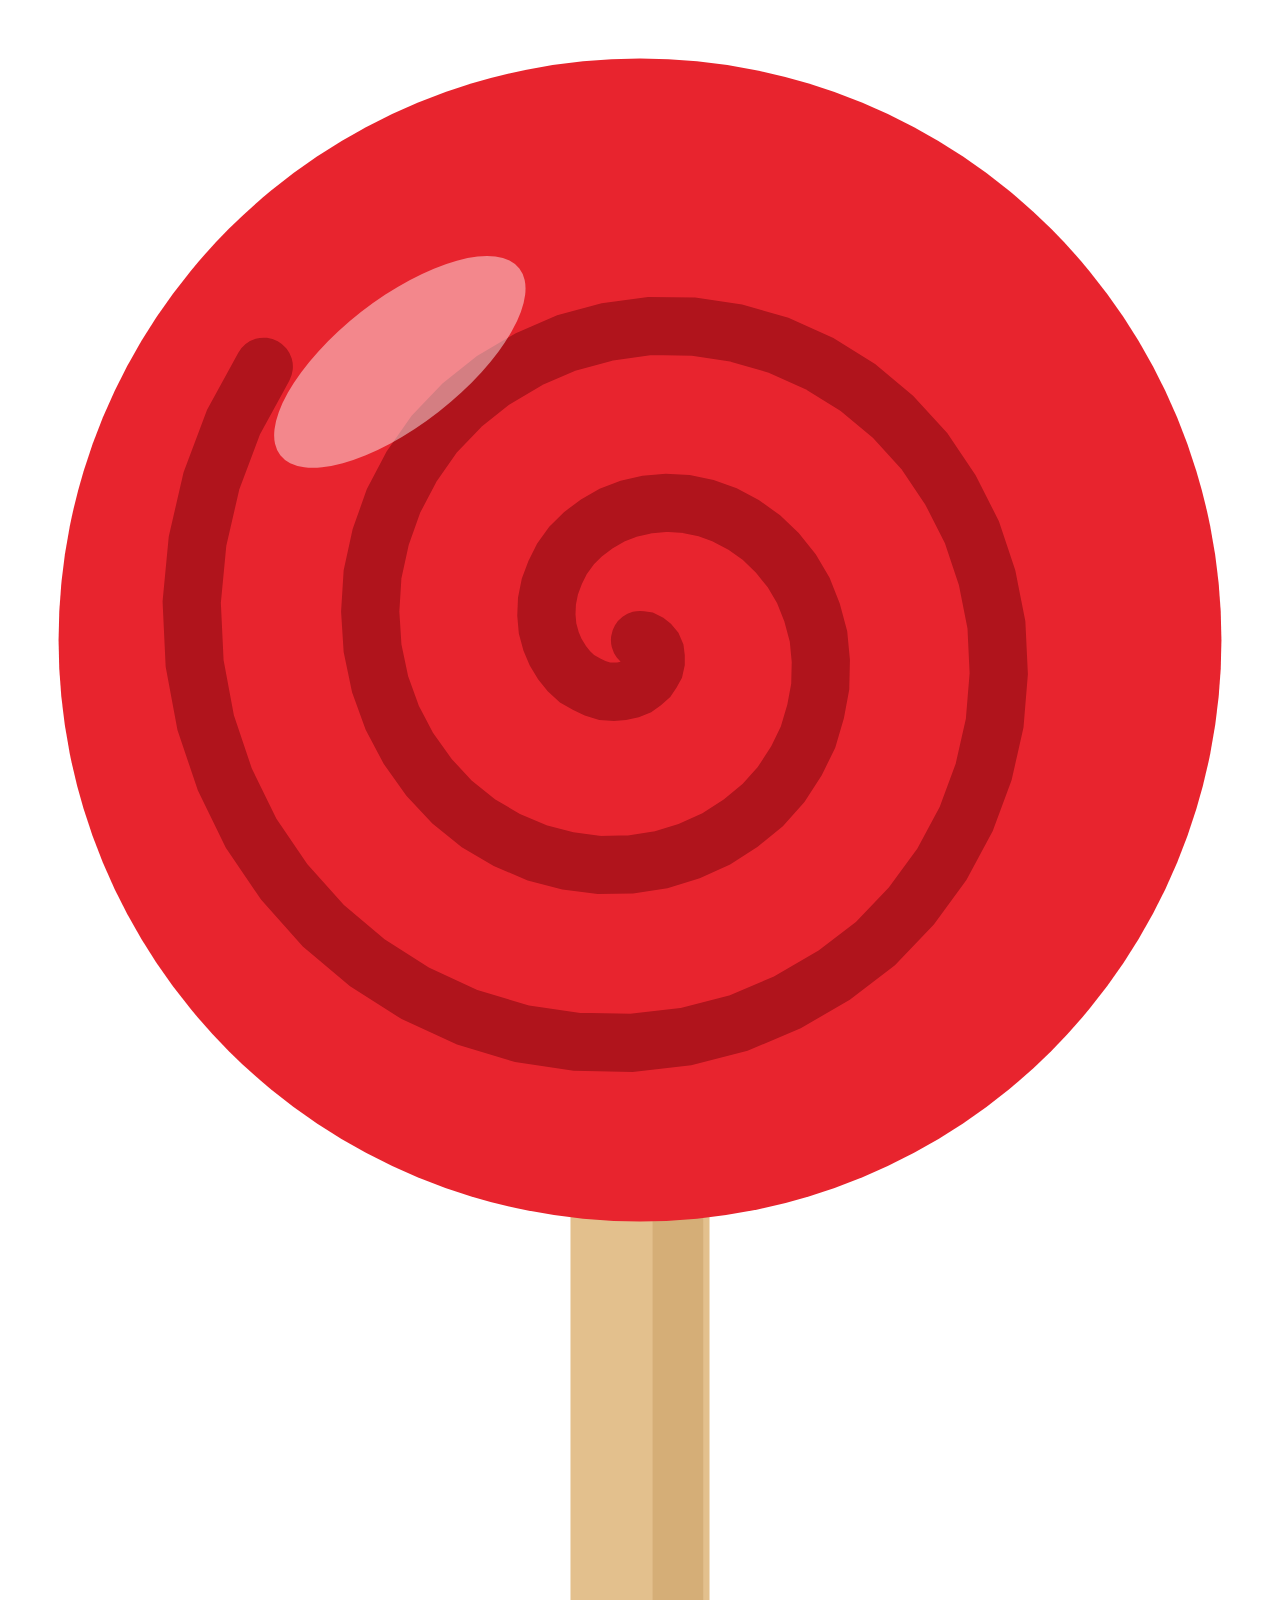
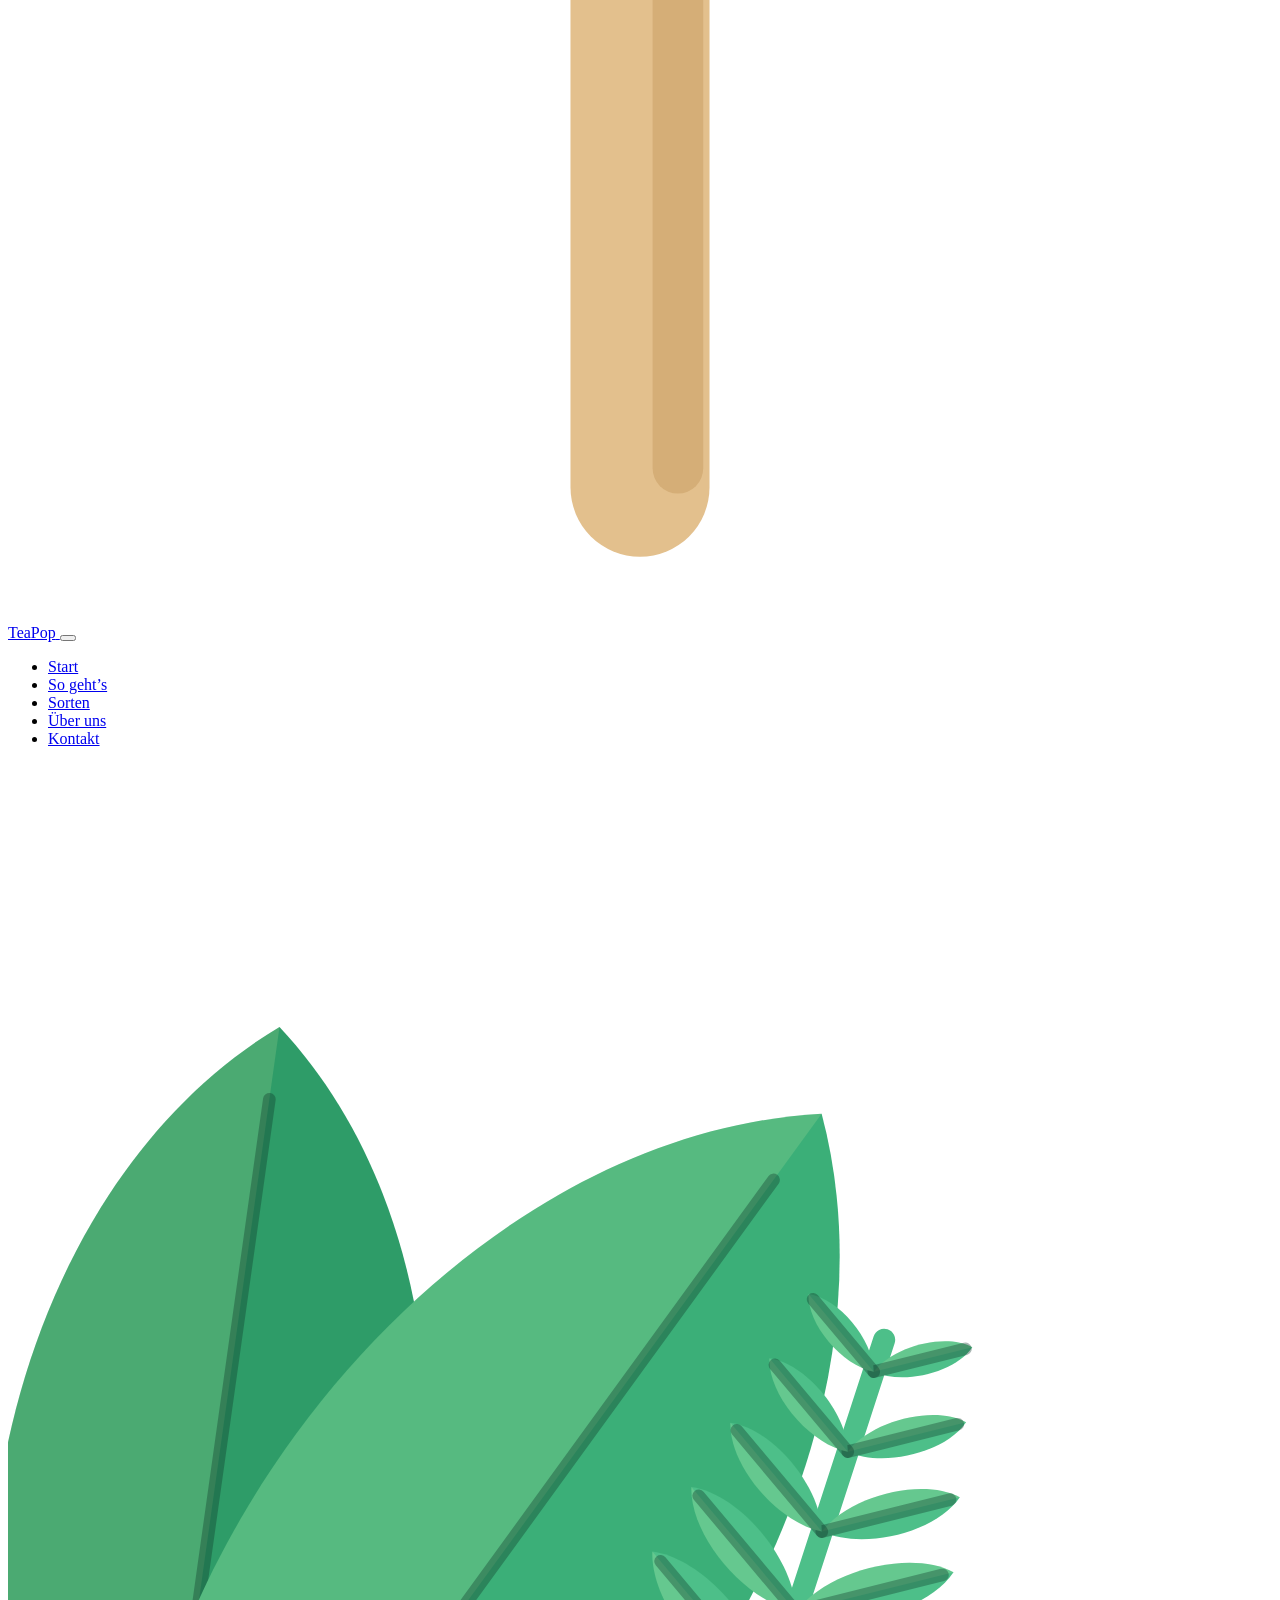
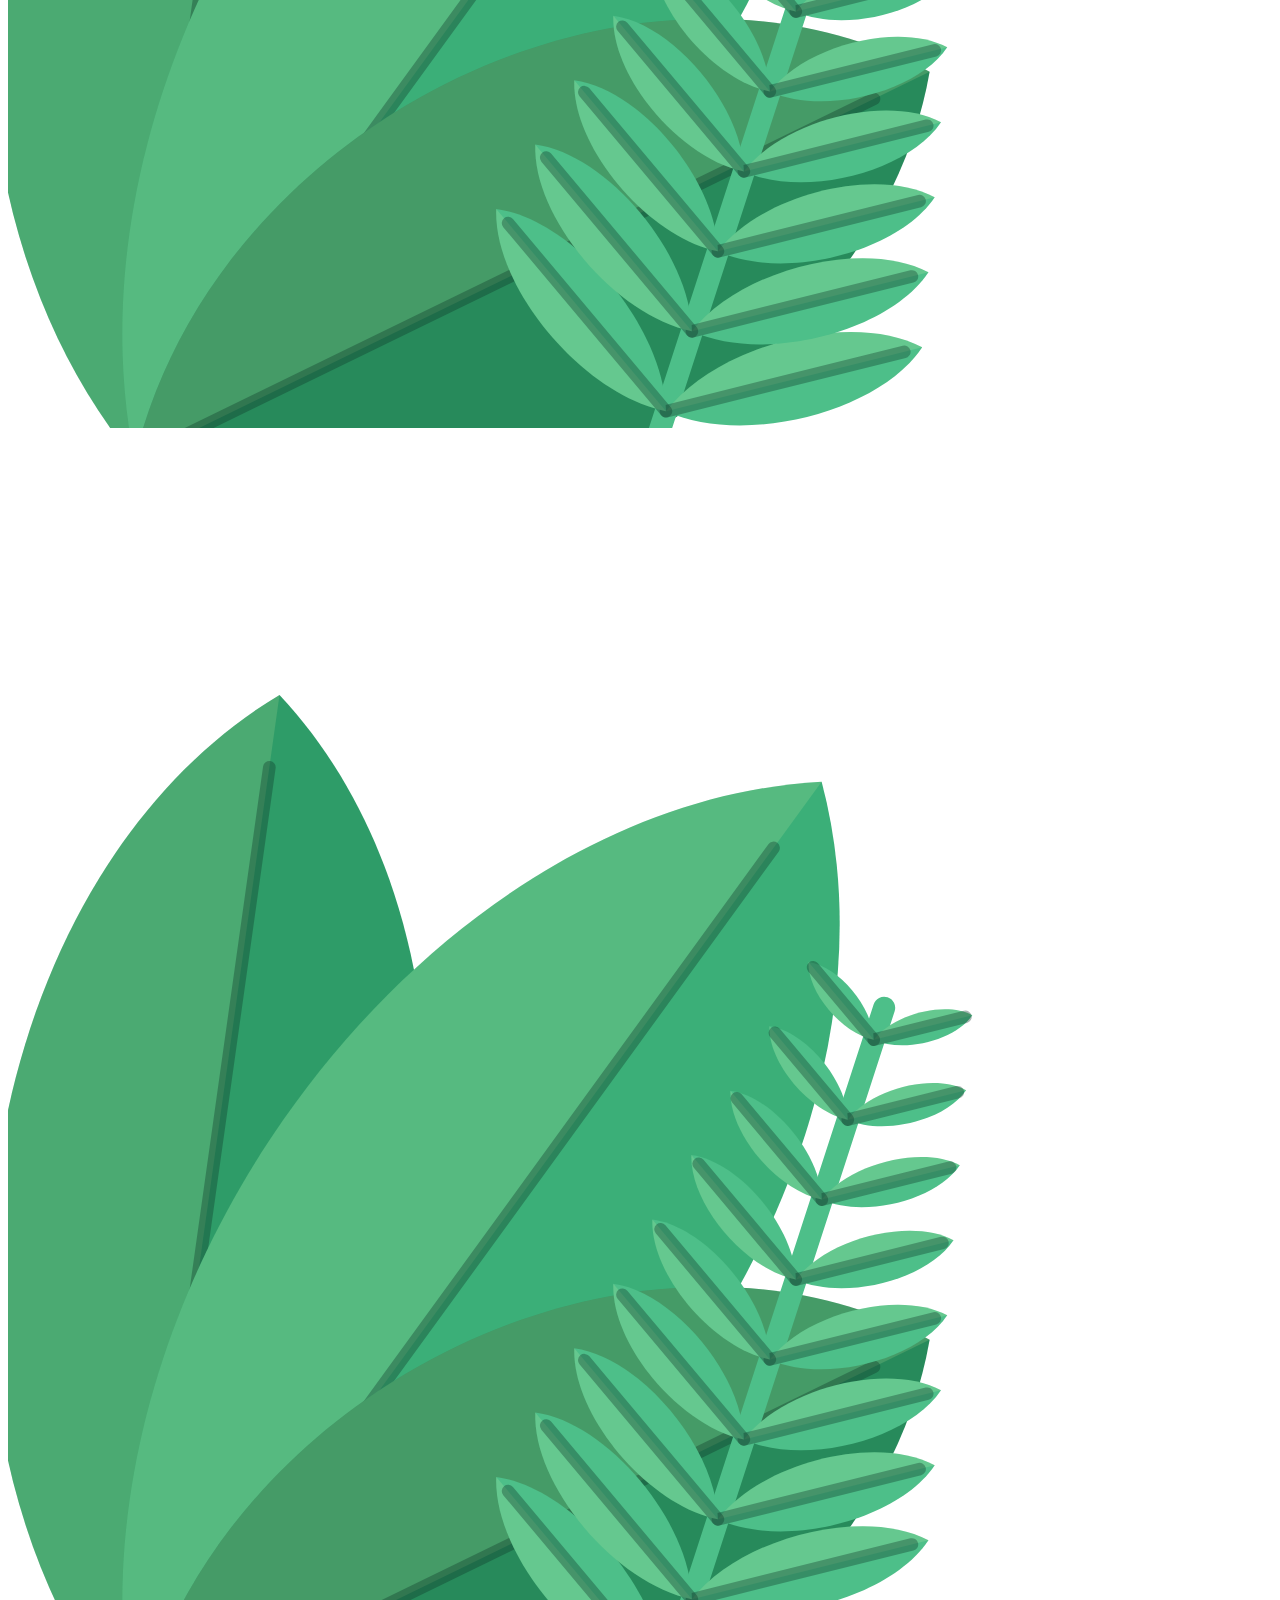
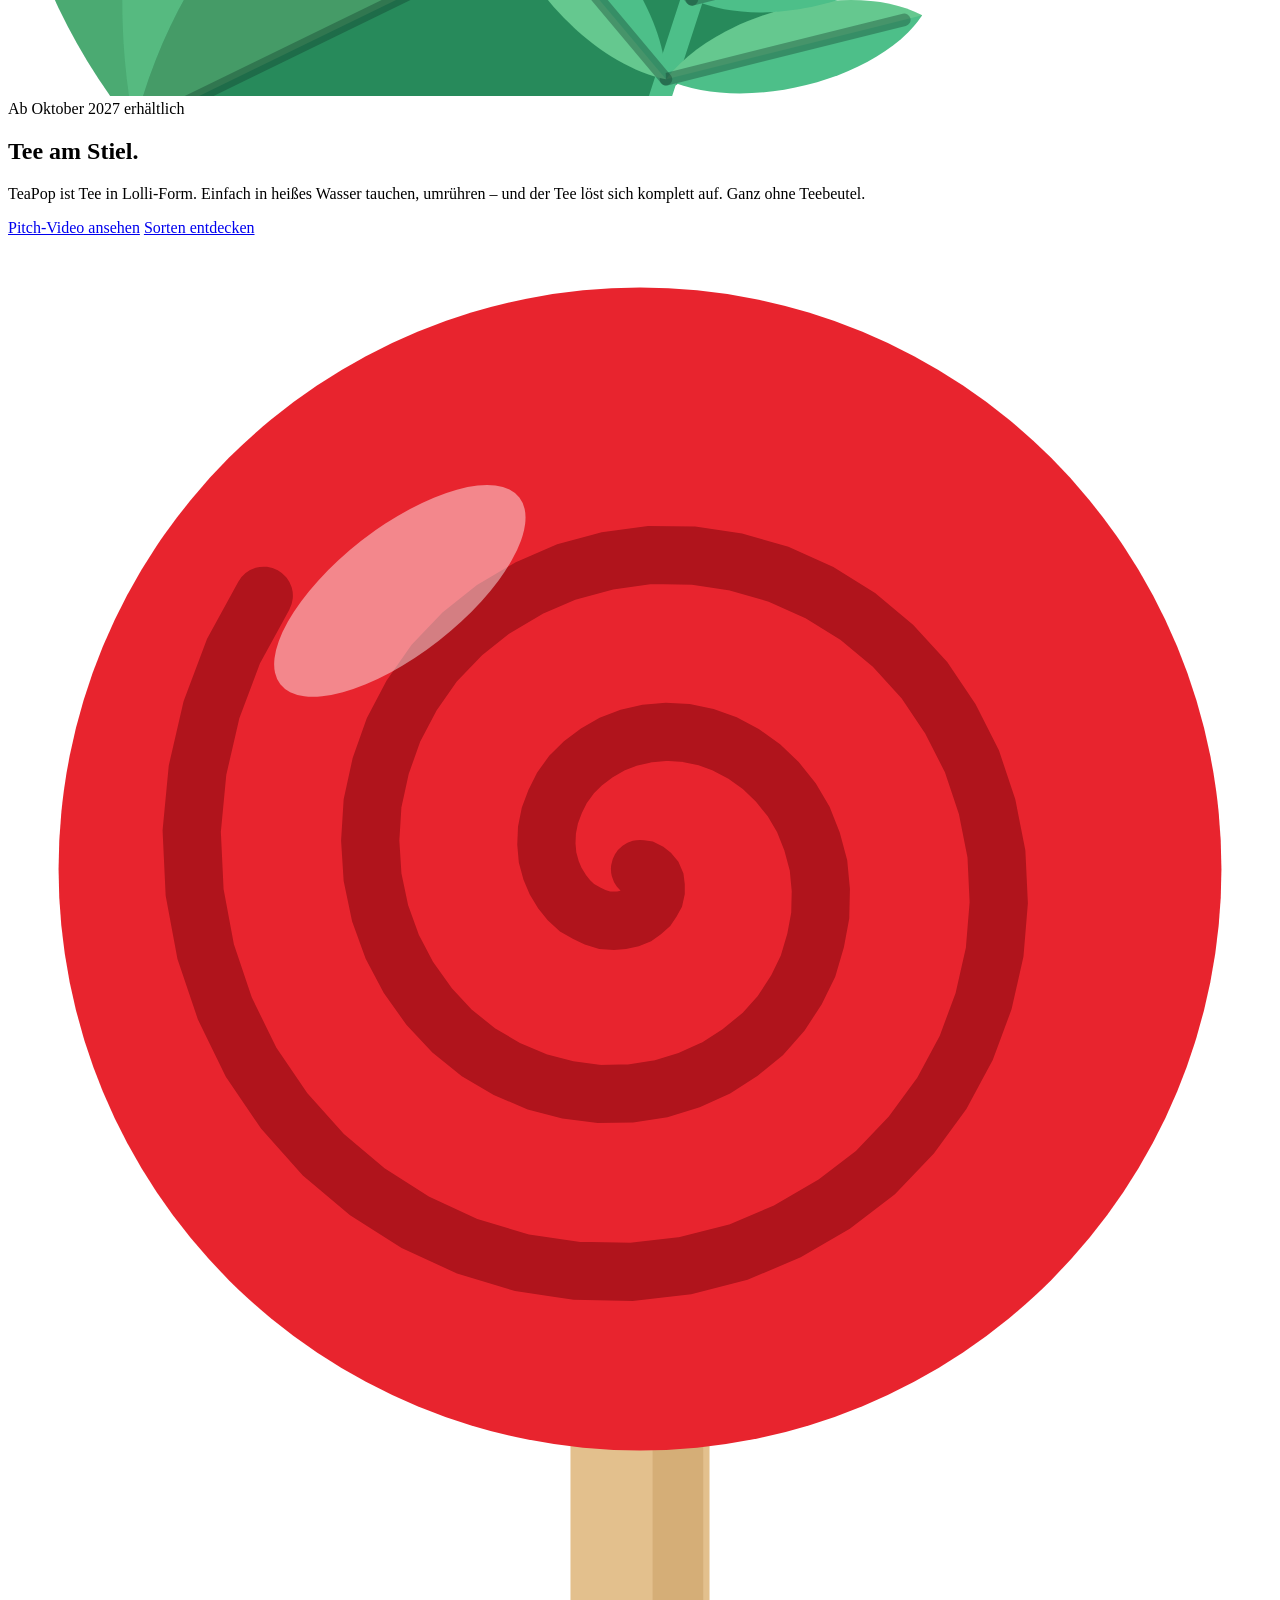
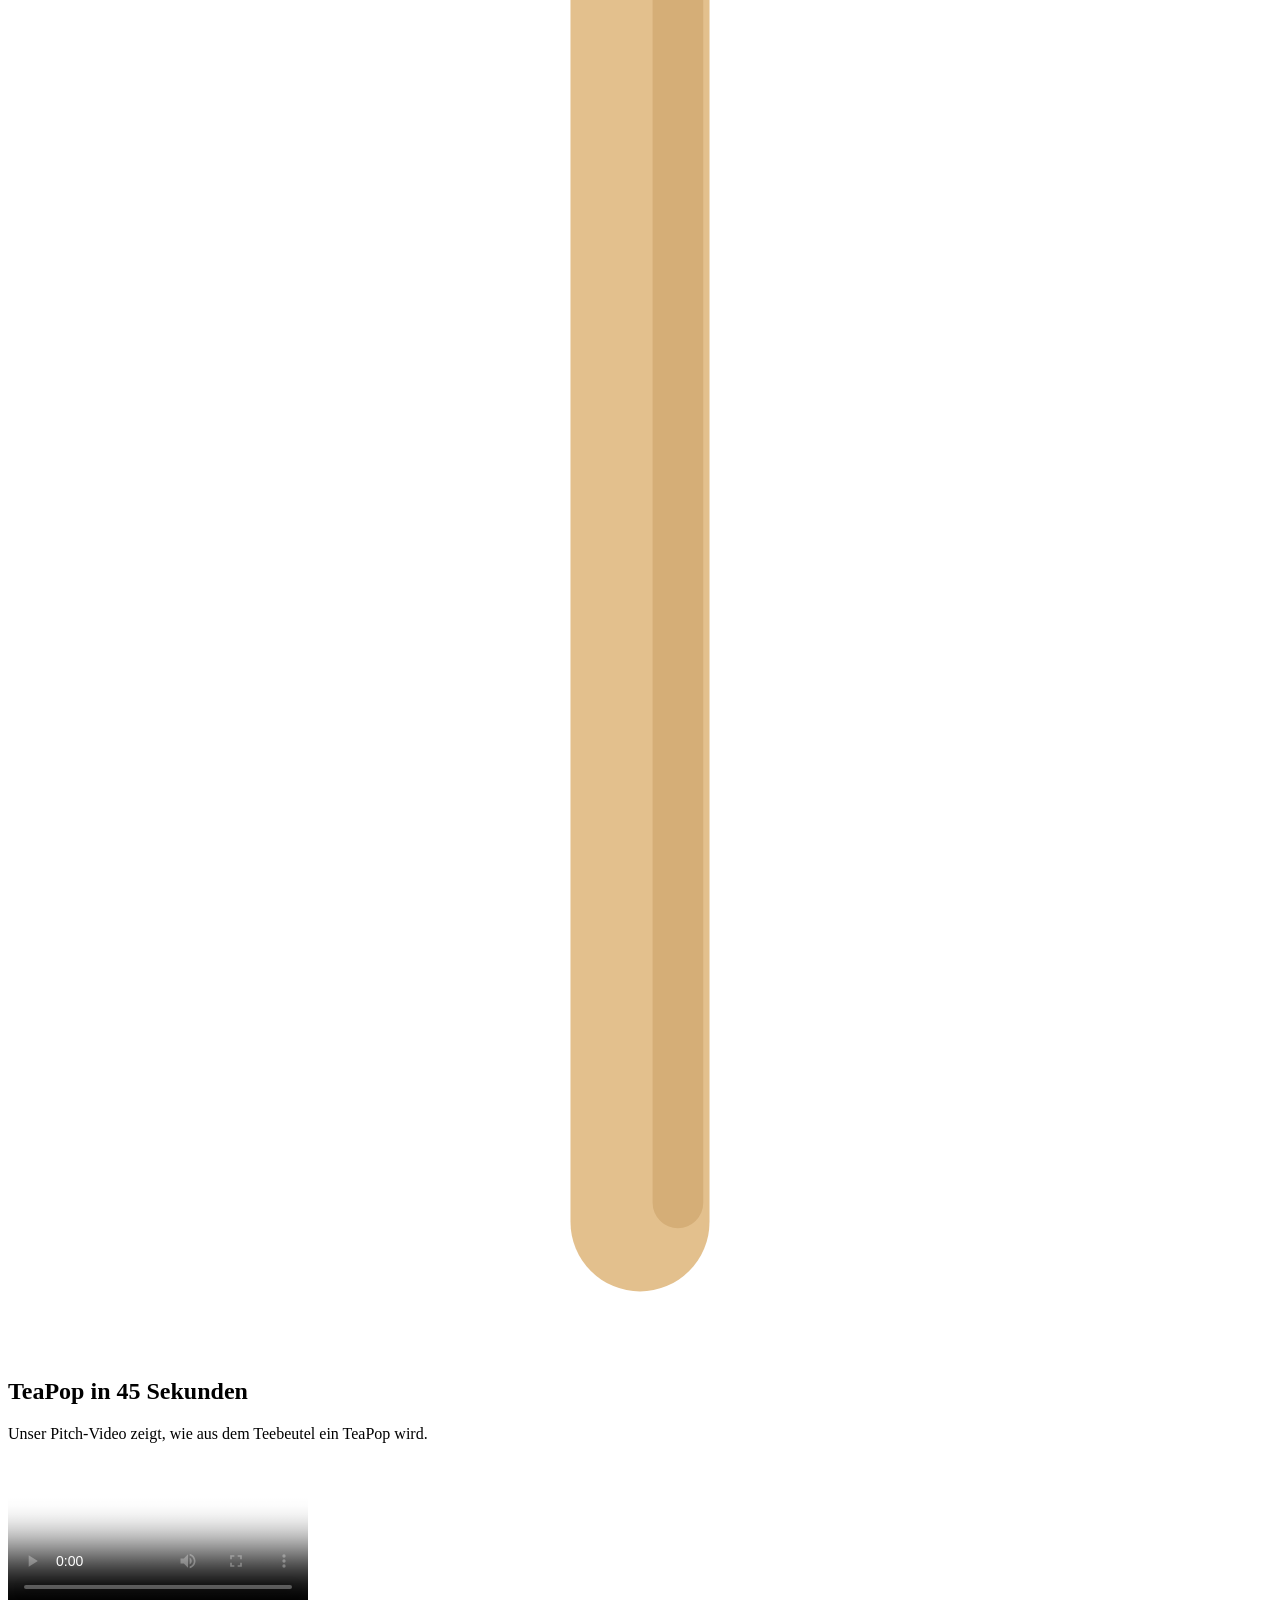
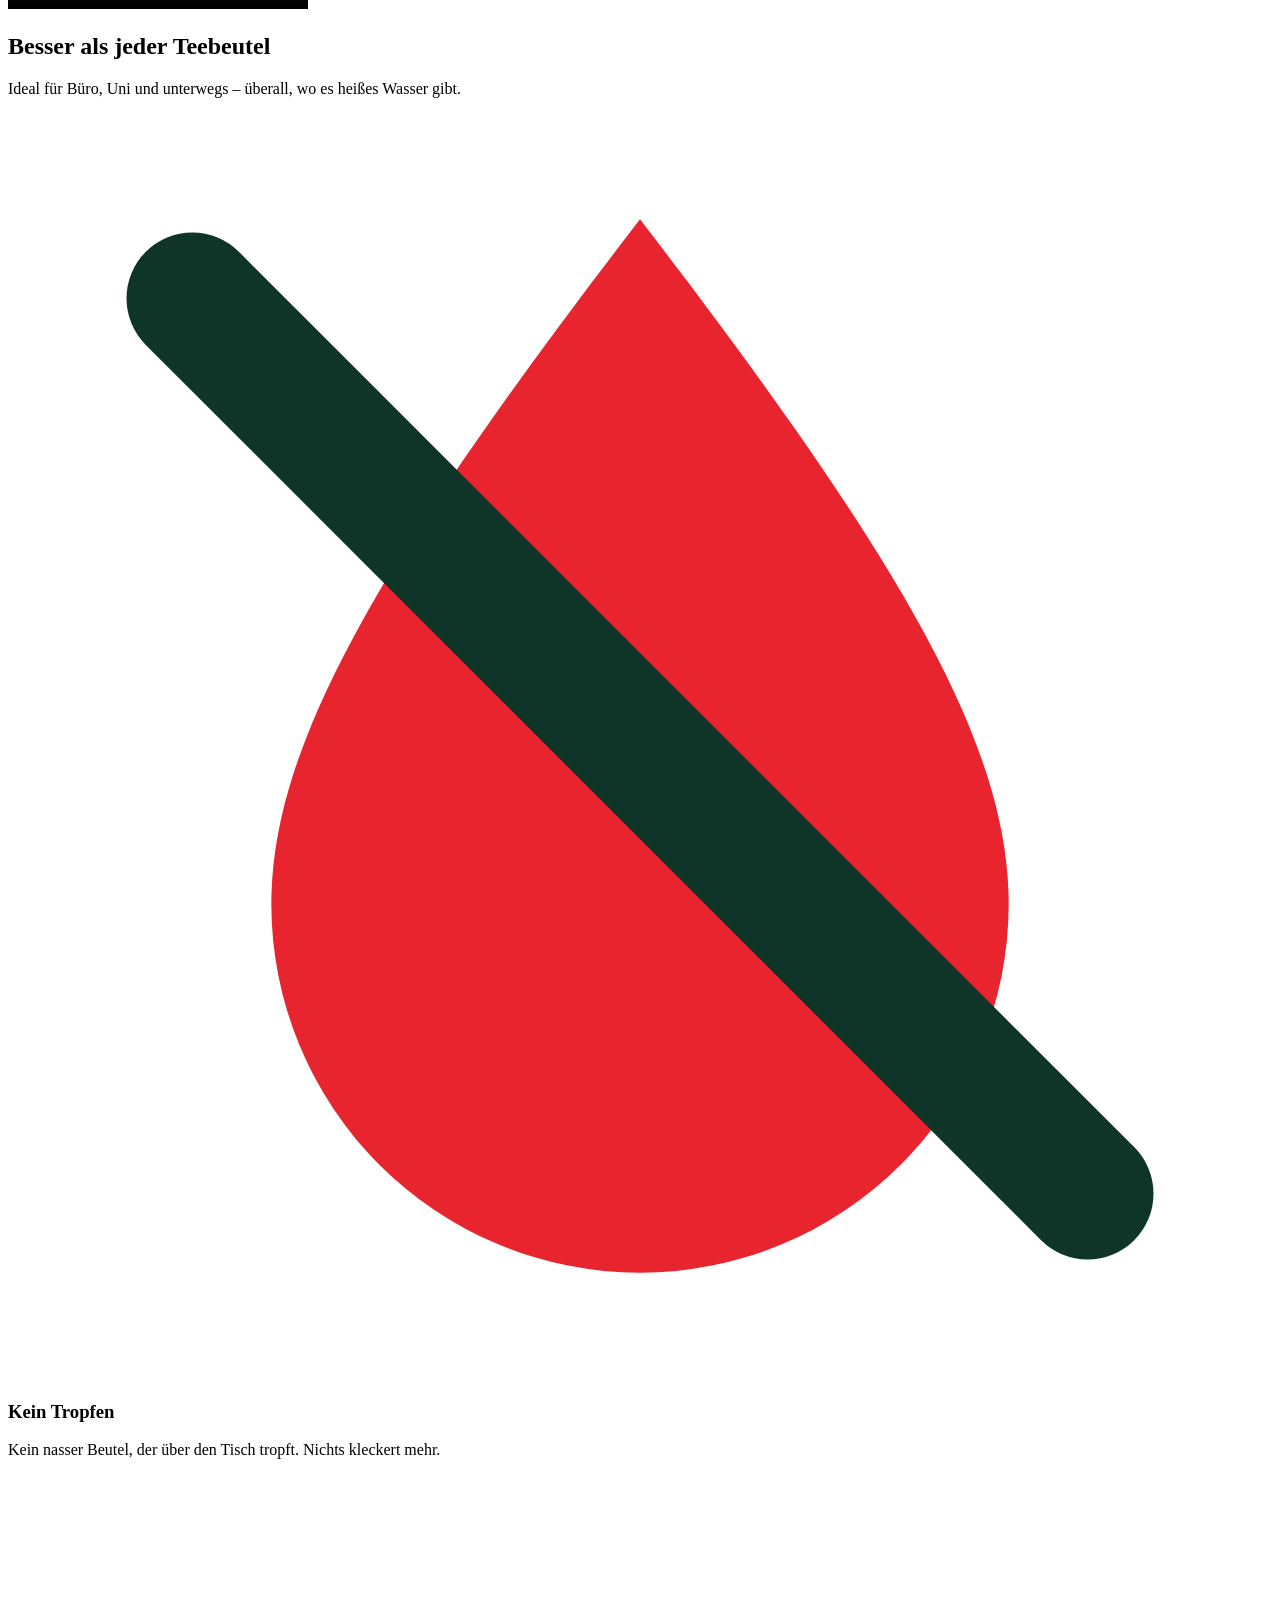
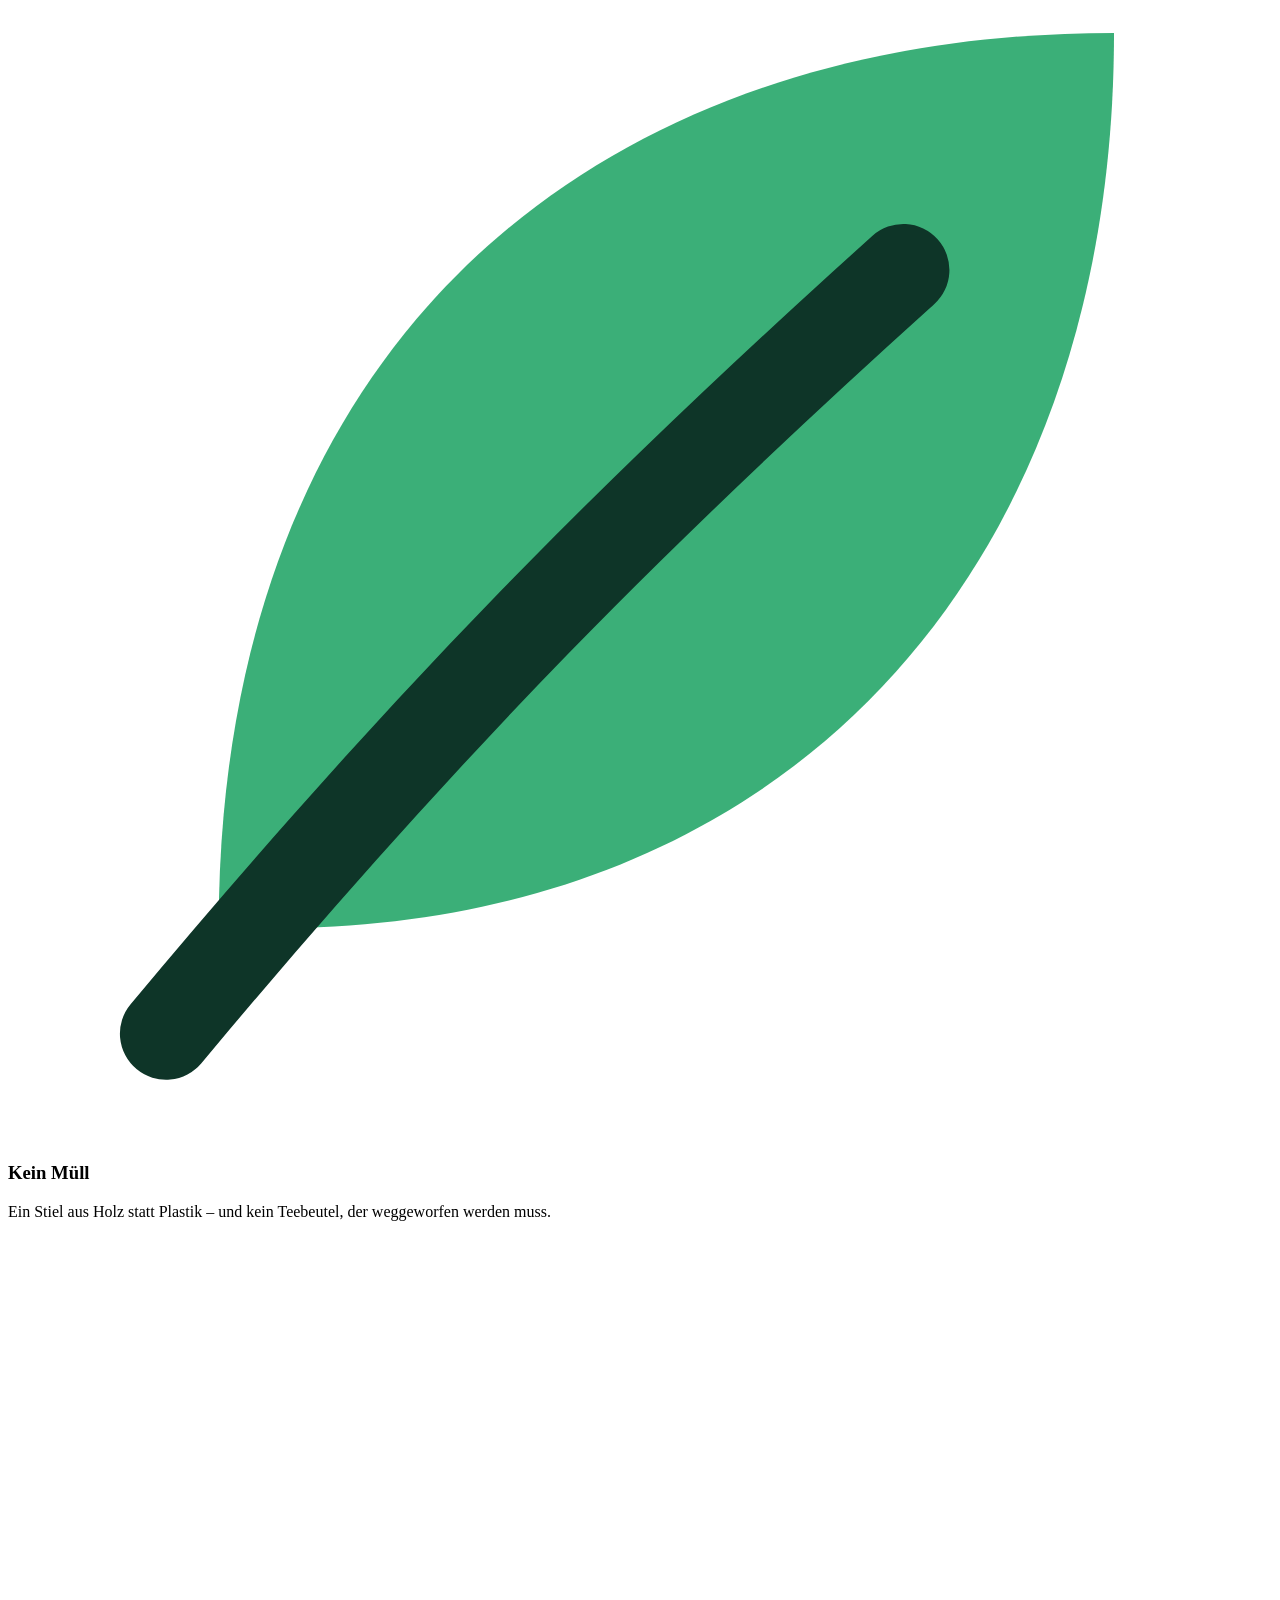
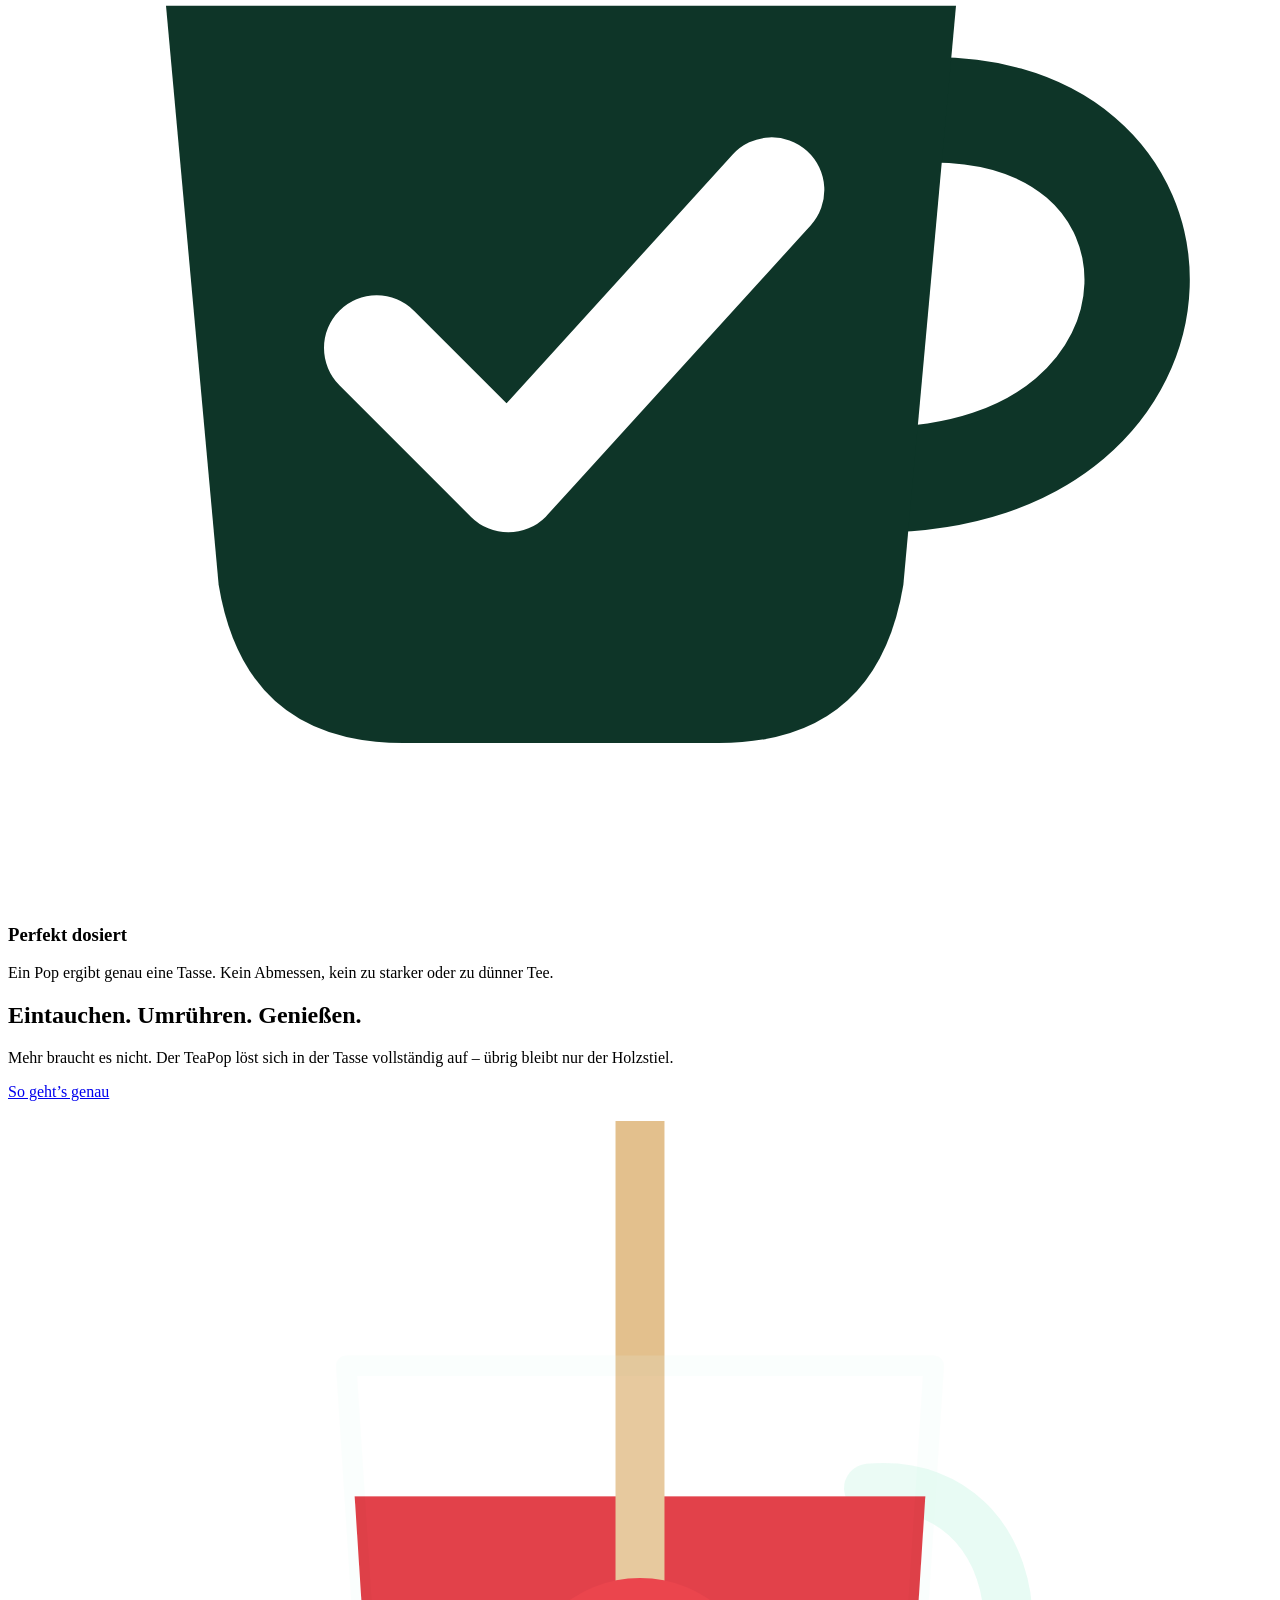
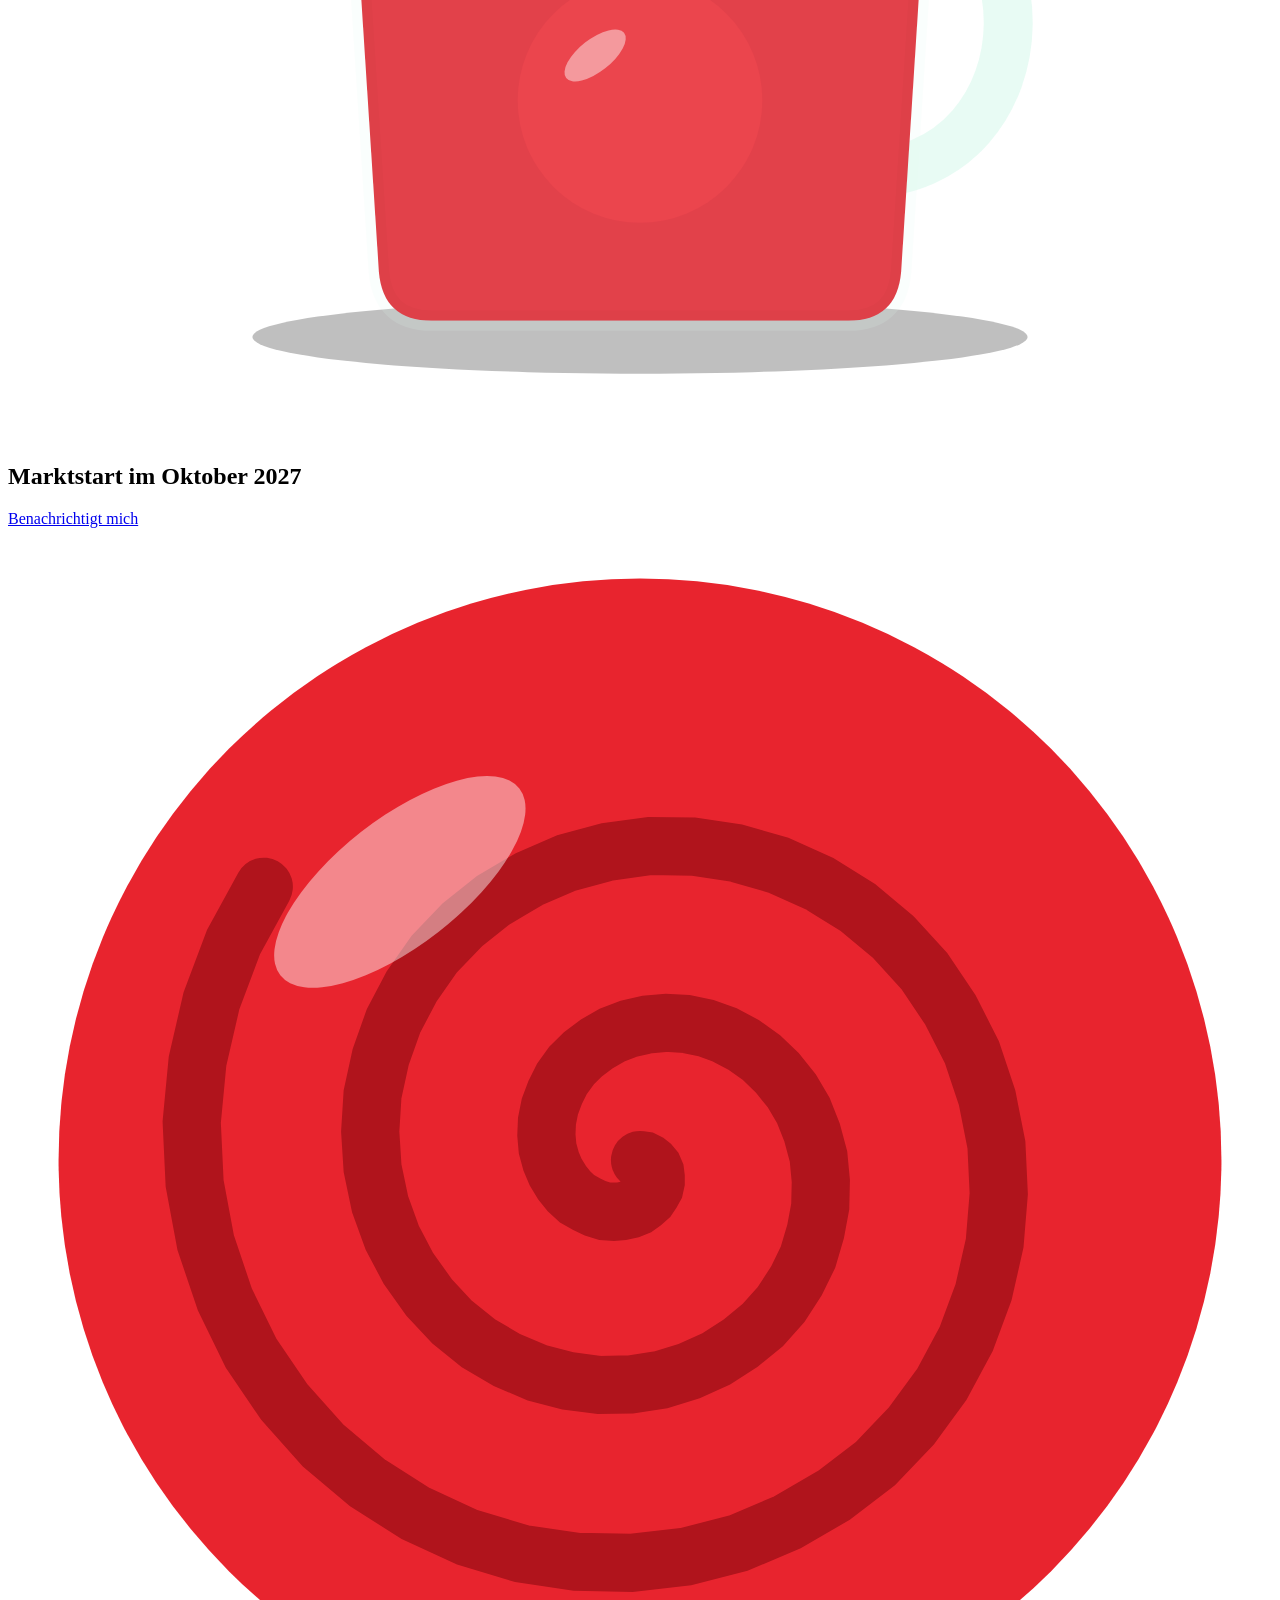
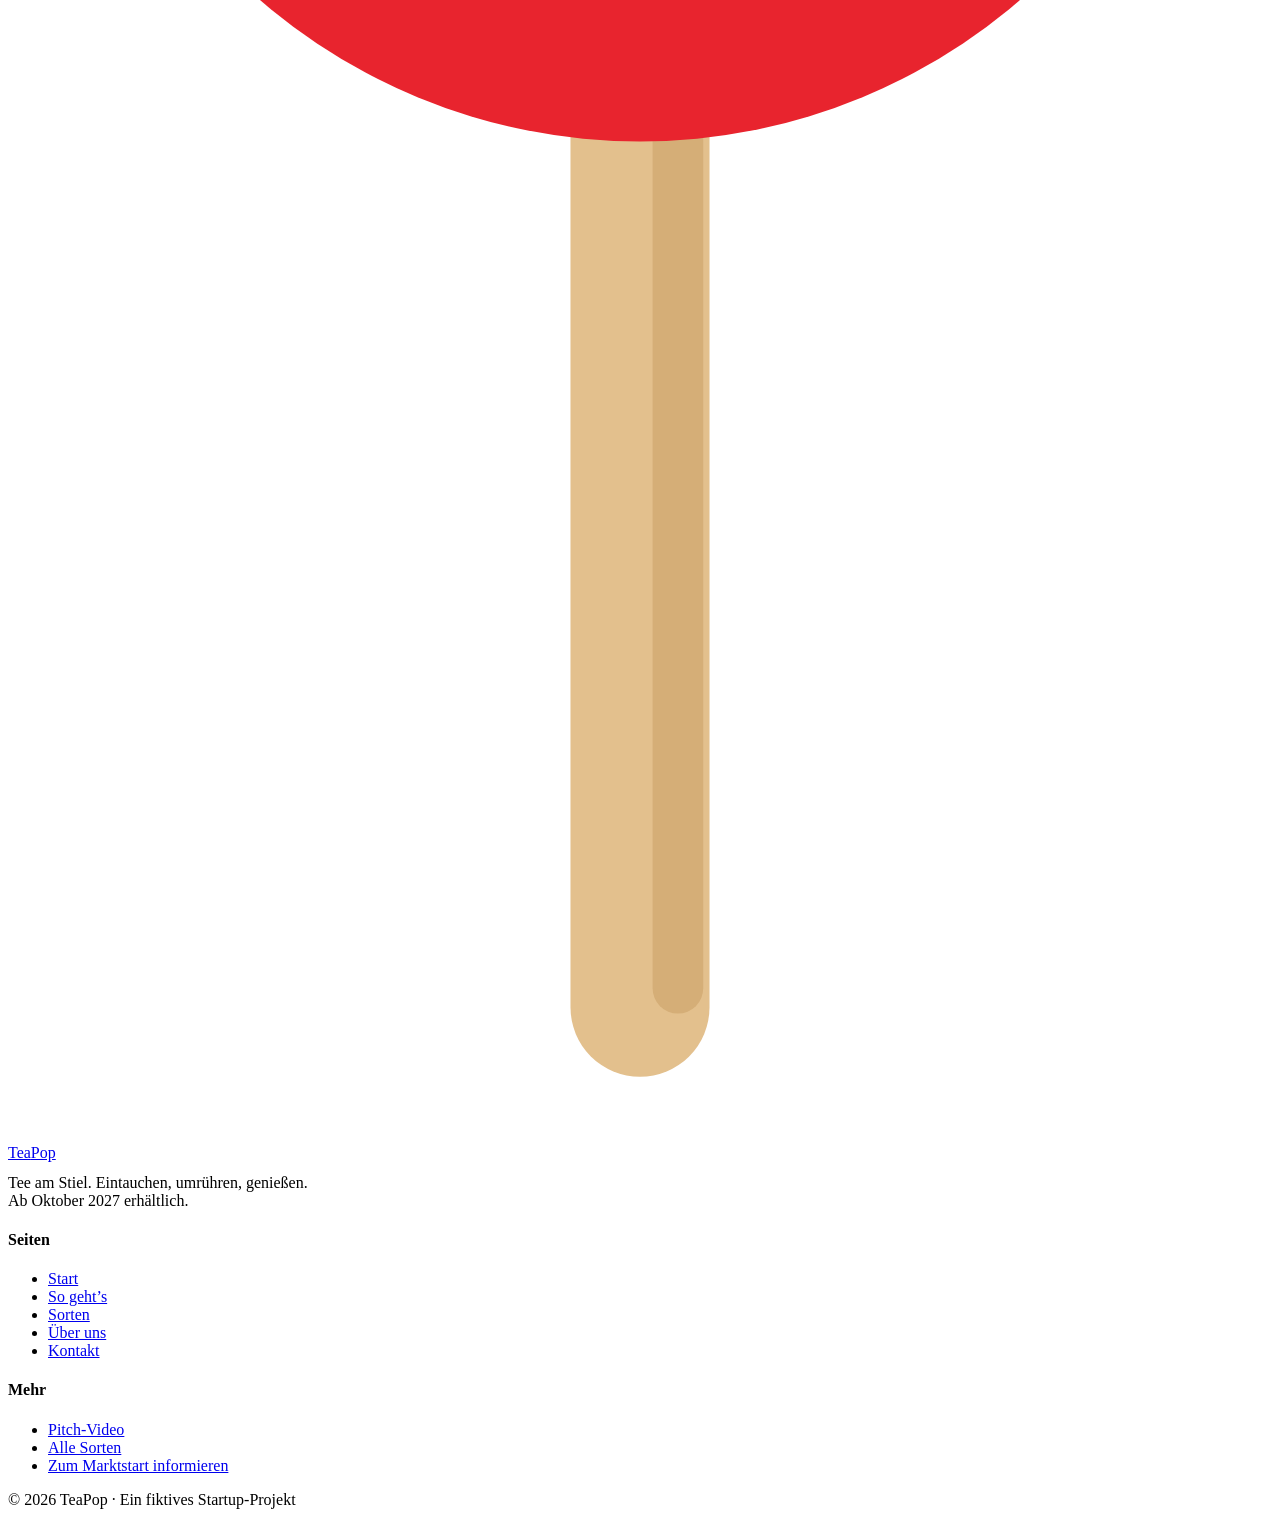
==== index.html @ 4ae007fb "likaunruh.github.io" ====
<!DOCTYPE html>
<html lang="de">
<head>
  <meta charset="utf-8">
  <meta name="viewport" content="width=device-width, initial-scale=1">
  <title>TeaPop – Tee am Stiel</title>
  <meta name="description" content="TeaPop ist Tee in Lolli-Form: eintauchen, umrühren, genießen. Ab Oktober 2027 erhältlich.">
  <link rel="preconnect" href="https://fonts.googleapis.com">
  <link rel="preconnect" href="https://fonts.gstatic.com" crossorigin>
  <link href="https://fonts.googleapis.com/css2?family=Poppins:wght@300;400;500;600;700&display=swap" rel="stylesheet">
  <link rel="stylesheet" href="style.css">
</head>
<body>

  <header class="kopf">
    <div class="wrap">
      <a class="logo" href="index.html" aria-label="TeaPop – zur Startseite">
        <svg class="" viewBox="0 0 200 350" aria-hidden="true"><rect x="89" y="100" width="22" height="240" rx="11" fill="#E3C08D"/><rect x="102" y="100" width="8" height="230" rx="4" fill="#C4975C" opacity=".45"/><circle cx="100" cy="100" r="92" fill="#E8242E"/><path d="M0.000,0.000 L0.007,0.001 L0.013,0.004 L0.018,0.008 L0.023,0.014 L0.026,0.021 L0.027,0.029 L0.027,0.038 L0.025,0.047 L0.020,0.056 L0.014,0.065 L0.005,0.073 L-0.005,0.080 L-0.017,0.085 L-0.031,0.088 L-0.045,0.089 L-0.061,0.088 L-0.077,0.083 L-0.092,0.076 L-0.108,0.067 L-0.122,0.054 L-0.134,0.039 L-0.145,0.021 L-0.153,0.002 L-0.159,-0.020 L-0.161,-0.043 L-0.160,-0.067 L-0.155,-0.092 L-0.146,-0.116 L-0.134,-0.140 L-0.118,-0.162 L-0.098,-0.182 L-0.074,-0.200 L-0.048,-0.215 L-0.019,-0.226 L0.012,-0.233 L0.045,-0.236 L0.079,-0.234 L0.113,-0.227 L0.146,-0.215 L0.178,-0.198 L0.209,-0.176 L0.236,-0.150 L0.261,-0.119 L0.281,-0.085 L0.296,-0.047 L0.307,-0.006 L0.311,0.036 L0.310,0.080 L0.302,0.123 L0.289,0.167 L0.269,0.208 L0.243,0.248 L0.211,0.284 L0.173,0.315 L0.131,0.342 L0.085,0.363 L0.036,0.378 L-0.016,0.386 L-0.070,0.387 L-0.124,0.380 L-0.177,0.366 L-0.229,0.344 L-0.278,0.315 L-0.323,0.279 L-0.363,0.236 L-0.398,0.187 L-0.426,0.134 L-0.447,0.076 L-0.460,0.014 L-0.464,-0.049 L-0.460,-0.113 L-0.446,-0.177 L-0.424,-0.239 L-0.393,-0.298 L-0.354,-0.354 L-0.306,-0.404 L-0.252,-0.447 L-0.191,-0.483 L-0.126,-0.511 L-0.056,-0.530 L0.017,-0.540 L0.091,-0.539 L0.165,-0.528 L0.238,-0.507 L0.309,-0.475 L0.375,-0.434 L0.435,-0.384 L0.489,-0.325 L0.534,-0.258 L0.571,-0.185 L0.597,-0.107 L0.613,-0.026 L0.617,0.058 L0.610,0.143 L0.591,0.227 L0.561,0.308 L0.519,0.386 L0.467,0.457 L0.405,0.522 L0.333,0.577 L0.254,0.623 L0.169,0.659 L0.079,0.682 L-0.015,0.693 L-0.110,0.691 L-0.204,0.677 L-0.297,0.649 L-0.386,0.608 L-0.469,0.555 L-0.545,0.491 L-0.612,0.416 L-0.669,0.332 L-0.714,0.240 L-0.747,0.142 L-0.766,0.040 L-0.771,-0.065 L-0.761,-0.170 L-0.737,-0.274 L-0.699,-0.375 L-0.647,-0.470" transform="translate(100 100) scale(92)" fill="none" stroke="#B0141C" stroke-width=".1" stroke-linecap="round"/><ellipse cx="62" cy="56" rx="24" ry="10" fill="#fff" opacity=".45" transform="rotate(-38 62 56)"/></svg>
        <span>Tea<span class="pop">Pop</span></span>
      </a>
      <button class="menue-knopf" aria-label="Menü öffnen" aria-expanded="false" aria-controls="hauptmenue"><span></span></button>
      <nav aria-label="Hauptmenü">
        <ul class="nav" id="hauptmenue">
          <li><a href="index.html" aria-current="page">Start</a></li><li><a href="so-gehts.html">So geht’s</a></li><li><a href="sorten.html">Sorten</a></li><li><a href="ueber-uns.html">Über uns</a></li><li><a href="kontakt.html">Kontakt</a></li>
        </ul>
      </nav>
    </div>
  </header>

  <main>

    <section class="hero">
      <div class="sonne"></div><div class="blaetter links"><svg viewBox="0 0 400 400" aria-hidden="true"><g class="blatt-wiege"><g transform="translate(40,410)"><g transform="rotate(8)"><path d="M0,0 C 90,-82.5 90,-257.40000000000003 0,-330 C -90,-257.40000000000003 -90,-82.5 0,0Z" fill="#2E9C68"/><path d="M0,0 C -90,-82.5 -90,-257.40000000000003 0,-330 Z" fill="#F4FFB0" opacity=".14"/><path d="M0,0 L0,-306.90000000000003" stroke="#0E3528" stroke-width="4" opacity=".35" stroke-linecap="round"/></g><g transform="rotate(36)"><path d="M0,0 C 100,-92.5 100,-288.6 0,-370 C -100,-288.6 -100,-92.5 0,0Z" fill="#3BAF78"/><path d="M0,0 C -100,-92.5 -100,-288.6 0,-370 Z" fill="#F4FFB0" opacity=".14"/><path d="M0,0 L0,-344.1" stroke="#0E3528" stroke-width="4" opacity=".35" stroke-linecap="round"/></g><g transform="rotate(64)"><path d="M0,0 C 85,-70.0 85,-218.4 0,-280 C -85,-218.4 -85,-70.0 0,0Z" fill="#278A5B"/><path d="M0,0 C -85,-70.0 -85,-218.4 0,-280 Z" fill="#F4FFB0" opacity=".14"/><path d="M0,0 L0,-260.40000000000003" stroke="#0E3528" stroke-width="4" opacity=".35" stroke-linecap="round"/></g></g><g transform="translate(200,420)"><g transform="rotate(18)"><path d="M0,0 L0,-250" stroke="#4DBF89" stroke-width="7" stroke-linecap="round"/><g transform="translate(0,-26.6)"><g transform="rotate(58)"><path d="M0,0 C 16.714285714285715,-20.892857142857142 16.714285714285715,-65.18571428571428 0,-83.57142857142857 C -16.714285714285715,-65.18571428571428 -16.714285714285715,-20.892857142857142 0,0Z" fill="#4DBF89"/><path d="M0,0 C -16.714285714285715,-20.892857142857142 -16.714285714285715,-65.18571428571428 0,-83.57142857142857 Z" fill="#F4FFB0" opacity=".14"/><path d="M0,0 L0,-77.72142857142858" stroke="#0E3528" stroke-width="4" opacity=".35" stroke-linecap="round"/></g><g transform="rotate(-58)"><path d="M0,0 C 16.714285714285715,-20.892857142857142 16.714285714285715,-65.18571428571428 0,-83.57142857142857 C -16.714285714285715,-65.18571428571428 -16.714285714285715,-20.892857142857142 0,0Z" fill="#4DBF89"/><path d="M0,0 C -16.714285714285715,-20.892857142857142 -16.714285714285715,-65.18571428571428 0,-83.57142857142857 Z" fill="#F4FFB0" opacity=".14"/><path d="M0,0 L0,-77.72142857142858" stroke="#0E3528" stroke-width="4" opacity=".35" stroke-linecap="round"/></g></g><g transform="translate(0,-53.2)"><g transform="rotate(58)"><path d="M0,0 C 15.42857142857143,-19.28571428571429 15.42857142857143,-60.17142857142858 0,-77.14285714285715 C -15.42857142857143,-60.17142857142858 -15.42857142857143,-19.28571428571429 0,0Z" fill="#4DBF89"/><path d="M0,0 C -15.42857142857143,-19.28571428571429 -15.42857142857143,-60.17142857142858 0,-77.14285714285715 Z" fill="#F4FFB0" opacity=".14"/><path d="M0,0 L0,-71.74285714285716" stroke="#0E3528" stroke-width="4" opacity=".35" stroke-linecap="round"/></g><g transform="rotate(-58)"><path d="M0,0 C 15.42857142857143,-19.28571428571429 15.42857142857143,-60.17142857142858 0,-77.14285714285715 C -15.42857142857143,-60.17142857142858 -15.42857142857143,-19.28571428571429 0,0Z" fill="#4DBF89"/><path d="M0,0 C -15.42857142857143,-19.28571428571429 -15.42857142857143,-60.17142857142858 0,-77.14285714285715 Z" fill="#F4FFB0" opacity=".14"/><path d="M0,0 L0,-71.74285714285716" stroke="#0E3528" stroke-width="4" opacity=".35" stroke-linecap="round"/></g></g><g transform="translate(0,-79.8)"><g transform="rotate(58)"><path d="M0,0 C 14.142857142857142,-17.678571428571427 14.142857142857142,-55.15714285714285 0,-70.71428571428571 C -14.142857142857142,-55.15714285714285 -14.142857142857142,-17.678571428571427 0,0Z" fill="#4DBF89"/><path d="M0,0 C -14.142857142857142,-17.678571428571427 -14.142857142857142,-55.15714285714285 0,-70.71428571428571 Z" fill="#F4FFB0" opacity=".14"/><path d="M0,0 L0,-65.7642857142857" stroke="#0E3528" stroke-width="4" opacity=".35" stroke-linecap="round"/></g><g transform="rotate(-58)"><path d="M0,0 C 14.142857142857142,-17.678571428571427 14.142857142857142,-55.15714285714285 0,-70.71428571428571 C -14.142857142857142,-55.15714285714285 -14.142857142857142,-17.678571428571427 0,0Z" fill="#4DBF89"/><path d="M0,0 C -14.142857142857142,-17.678571428571427 -14.142857142857142,-55.15714285714285 0,-70.71428571428571 Z" fill="#F4FFB0" opacity=".14"/><path d="M0,0 L0,-65.7642857142857" stroke="#0E3528" stroke-width="4" opacity=".35" stroke-linecap="round"/></g></g><g transform="translate(0,-106.4)"><g transform="rotate(58)"><path d="M0,0 C 12.85714285714286,-16.071428571428573 12.85714285714286,-50.142857142857146 0,-64.28571428571429 C -12.85714285714286,-50.142857142857146 -12.85714285714286,-16.071428571428573 0,0Z" fill="#4DBF89"/><path d="M0,0 C -12.85714285714286,-16.071428571428573 -12.85714285714286,-50.142857142857146 0,-64.28571428571429 Z" fill="#F4FFB0" opacity=".14"/><path d="M0,0 L0,-59.78571428571429" stroke="#0E3528" stroke-width="4" opacity=".35" stroke-linecap="round"/></g><g transform="rotate(-58)"><path d="M0,0 C 12.85714285714286,-16.071428571428573 12.85714285714286,-50.142857142857146 0,-64.28571428571429 C -12.85714285714286,-50.142857142857146 -12.85714285714286,-16.071428571428573 0,0Z" fill="#4DBF89"/><path d="M0,0 C -12.85714285714286,-16.071428571428573 -12.85714285714286,-50.142857142857146 0,-64.28571428571429 Z" fill="#F4FFB0" opacity=".14"/><path d="M0,0 L0,-59.78571428571429" stroke="#0E3528" stroke-width="4" opacity=".35" stroke-linecap="round"/></g></g><g transform="translate(0,-133.0)"><g transform="rotate(58)"><path d="M0,0 C 11.571428571428571,-14.464285714285714 11.571428571428571,-45.128571428571426 0,-57.857142857142854 C -11.571428571428571,-45.128571428571426 -11.571428571428571,-14.464285714285714 0,0Z" fill="#4DBF89"/><path d="M0,0 C -11.571428571428571,-14.464285714285714 -11.571428571428571,-45.128571428571426 0,-57.857142857142854 Z" fill="#F4FFB0" opacity=".14"/><path d="M0,0 L0,-53.80714285714286" stroke="#0E3528" stroke-width="4" opacity=".35" stroke-linecap="round"/></g><g transform="rotate(-58)"><path d="M0,0 C 11.571428571428571,-14.464285714285714 11.571428571428571,-45.128571428571426 0,-57.857142857142854 C -11.571428571428571,-45.128571428571426 -11.571428571428571,-14.464285714285714 0,0Z" fill="#4DBF89"/><path d="M0,0 C -11.571428571428571,-14.464285714285714 -11.571428571428571,-45.128571428571426 0,-57.857142857142854 Z" fill="#F4FFB0" opacity=".14"/><path d="M0,0 L0,-53.80714285714286" stroke="#0E3528" stroke-width="4" opacity=".35" stroke-linecap="round"/></g></g><g transform="translate(0,-159.6)"><g transform="rotate(58)"><path d="M0,0 C 10.285714285714285,-12.857142857142856 10.285714285714285,-40.114285714285714 0,-51.42857142857142 C -10.285714285714285,-40.114285714285714 -10.285714285714285,-12.857142857142856 0,0Z" fill="#4DBF89"/><path d="M0,0 C -10.285714285714285,-12.857142857142856 -10.285714285714285,-40.114285714285714 0,-51.42857142857142 Z" fill="#F4FFB0" opacity=".14"/><path d="M0,0 L0,-47.82857142857143" stroke="#0E3528" stroke-width="4" opacity=".35" stroke-linecap="round"/></g><g transform="rotate(-58)"><path d="M0,0 C 10.285714285714285,-12.857142857142856 10.285714285714285,-40.114285714285714 0,-51.42857142857142 C -10.285714285714285,-40.114285714285714 -10.285714285714285,-12.857142857142856 0,0Z" fill="#4DBF89"/><path d="M0,0 C -10.285714285714285,-12.857142857142856 -10.285714285714285,-40.114285714285714 0,-51.42857142857142 Z" fill="#F4FFB0" opacity=".14"/><path d="M0,0 L0,-47.82857142857143" stroke="#0E3528" stroke-width="4" opacity=".35" stroke-linecap="round"/></g></g><g transform="translate(0,-186.2)"><g transform="rotate(58)"><path d="M0,0 C 9.0,-11.25 9.0,-35.1 0,-45.0 C -9.0,-35.1 -9.0,-11.25 0,0Z" fill="#4DBF89"/><path d="M0,0 C -9.0,-11.25 -9.0,-35.1 0,-45.0 Z" fill="#F4FFB0" opacity=".14"/><path d="M0,0 L0,-41.85" stroke="#0E3528" stroke-width="4" opacity=".35" stroke-linecap="round"/></g><g transform="rotate(-58)"><path d="M0,0 C 9.0,-11.25 9.0,-35.1 0,-45.0 C -9.0,-35.1 -9.0,-11.25 0,0Z" fill="#4DBF89"/><path d="M0,0 C -9.0,-11.25 -9.0,-35.1 0,-45.0 Z" fill="#F4FFB0" opacity=".14"/><path d="M0,0 L0,-41.85" stroke="#0E3528" stroke-width="4" opacity=".35" stroke-linecap="round"/></g></g><g transform="translate(0,-212.8)"><g transform="rotate(58)"><path d="M0,0 C 7.714285714285715,-9.642857142857144 7.714285714285715,-30.08571428571429 0,-38.57142857142858 C -7.714285714285715,-30.08571428571429 -7.714285714285715,-9.642857142857144 0,0Z" fill="#4DBF89"/><path d="M0,0 C -7.714285714285715,-9.642857142857144 -7.714285714285715,-30.08571428571429 0,-38.57142857142858 Z" fill="#F4FFB0" opacity=".14"/><path d="M0,0 L0,-35.87142857142858" stroke="#0E3528" stroke-width="4" opacity=".35" stroke-linecap="round"/></g><g transform="rotate(-58)"><path d="M0,0 C 7.714285714285715,-9.642857142857144 7.714285714285715,-30.08571428571429 0,-38.57142857142858 C -7.714285714285715,-30.08571428571429 -7.714285714285715,-9.642857142857144 0,0Z" fill="#4DBF89"/><path d="M0,0 C -7.714285714285715,-9.642857142857144 -7.714285714285715,-30.08571428571429 0,-38.57142857142858 Z" fill="#F4FFB0" opacity=".14"/><path d="M0,0 L0,-35.87142857142858" stroke="#0E3528" stroke-width="4" opacity=".35" stroke-linecap="round"/></g></g><g transform="translate(0,-239.4)"><g transform="rotate(58)"><path d="M0,0 C 6.428571428571428,-8.035714285714285 6.428571428571428,-25.07142857142857 0,-32.14285714285714 C -6.428571428571428,-25.07142857142857 -6.428571428571428,-8.035714285714285 0,0Z" fill="#4DBF89"/><path d="M0,0 C -6.428571428571428,-8.035714285714285 -6.428571428571428,-25.07142857142857 0,-32.14285714285714 Z" fill="#F4FFB0" opacity=".14"/><path d="M0,0 L0,-29.892857142857142" stroke="#0E3528" stroke-width="4" opacity=".35" stroke-linecap="round"/></g><g transform="rotate(-58)"><path d="M0,0 C 6.428571428571428,-8.035714285714285 6.428571428571428,-25.07142857142857 0,-32.14285714285714 C -6.428571428571428,-25.07142857142857 -6.428571428571428,-8.035714285714285 0,0Z" fill="#4DBF89"/><path d="M0,0 C -6.428571428571428,-8.035714285714285 -6.428571428571428,-25.07142857142857 0,-32.14285714285714 Z" fill="#F4FFB0" opacity=".14"/><path d="M0,0 L0,-29.892857142857142" stroke="#0E3528" stroke-width="4" opacity=".35" stroke-linecap="round"/></g></g></g></g></g></svg></div><div class="blaetter rechts"><svg viewBox="0 0 400 400" aria-hidden="true"><g class="blatt-wiege"><g transform="translate(40,410)"><g transform="rotate(8)"><path d="M0,0 C 90,-82.5 90,-257.40000000000003 0,-330 C -90,-257.40000000000003 -90,-82.5 0,0Z" fill="#2E9C68"/><path d="M0,0 C -90,-82.5 -90,-257.40000000000003 0,-330 Z" fill="#F4FFB0" opacity=".14"/><path d="M0,0 L0,-306.90000000000003" stroke="#0E3528" stroke-width="4" opacity=".35" stroke-linecap="round"/></g><g transform="rotate(36)"><path d="M0,0 C 100,-92.5 100,-288.6 0,-370 C -100,-288.6 -100,-92.5 0,0Z" fill="#3BAF78"/><path d="M0,0 C -100,-92.5 -100,-288.6 0,-370 Z" fill="#F4FFB0" opacity=".14"/><path d="M0,0 L0,-344.1" stroke="#0E3528" stroke-width="4" opacity=".35" stroke-linecap="round"/></g><g transform="rotate(64)"><path d="M0,0 C 85,-70.0 85,-218.4 0,-280 C -85,-218.4 -85,-70.0 0,0Z" fill="#278A5B"/><path d="M0,0 C -85,-70.0 -85,-218.4 0,-280 Z" fill="#F4FFB0" opacity=".14"/><path d="M0,0 L0,-260.40000000000003" stroke="#0E3528" stroke-width="4" opacity=".35" stroke-linecap="round"/></g></g><g transform="translate(200,420)"><g transform="rotate(18)"><path d="M0,0 L0,-250" stroke="#4DBF89" stroke-width="7" stroke-linecap="round"/><g transform="translate(0,-26.6)"><g transform="rotate(58)"><path d="M0,0 C 16.714285714285715,-20.892857142857142 16.714285714285715,-65.18571428571428 0,-83.57142857142857 C -16.714285714285715,-65.18571428571428 -16.714285714285715,-20.892857142857142 0,0Z" fill="#4DBF89"/><path d="M0,0 C -16.714285714285715,-20.892857142857142 -16.714285714285715,-65.18571428571428 0,-83.57142857142857 Z" fill="#F4FFB0" opacity=".14"/><path d="M0,0 L0,-77.72142857142858" stroke="#0E3528" stroke-width="4" opacity=".35" stroke-linecap="round"/></g><g transform="rotate(-58)"><path d="M0,0 C 16.714285714285715,-20.892857142857142 16.714285714285715,-65.18571428571428 0,-83.57142857142857 C -16.714285714285715,-65.18571428571428 -16.714285714285715,-20.892857142857142 0,0Z" fill="#4DBF89"/><path d="M0,0 C -16.714285714285715,-20.892857142857142 -16.714285714285715,-65.18571428571428 0,-83.57142857142857 Z" fill="#F4FFB0" opacity=".14"/><path d="M0,0 L0,-77.72142857142858" stroke="#0E3528" stroke-width="4" opacity=".35" stroke-linecap="round"/></g></g><g transform="translate(0,-53.2)"><g transform="rotate(58)"><path d="M0,0 C 15.42857142857143,-19.28571428571429 15.42857142857143,-60.17142857142858 0,-77.14285714285715 C -15.42857142857143,-60.17142857142858 -15.42857142857143,-19.28571428571429 0,0Z" fill="#4DBF89"/><path d="M0,0 C -15.42857142857143,-19.28571428571429 -15.42857142857143,-60.17142857142858 0,-77.14285714285715 Z" fill="#F4FFB0" opacity=".14"/><path d="M0,0 L0,-71.74285714285716" stroke="#0E3528" stroke-width="4" opacity=".35" stroke-linecap="round"/></g><g transform="rotate(-58)"><path d="M0,0 C 15.42857142857143,-19.28571428571429 15.42857142857143,-60.17142857142858 0,-77.14285714285715 C -15.42857142857143,-60.17142857142858 -15.42857142857143,-19.28571428571429 0,0Z" fill="#4DBF89"/><path d="M0,0 C -15.42857142857143,-19.28571428571429 -15.42857142857143,-60.17142857142858 0,-77.14285714285715 Z" fill="#F4FFB0" opacity=".14"/><path d="M0,0 L0,-71.74285714285716" stroke="#0E3528" stroke-width="4" opacity=".35" stroke-linecap="round"/></g></g><g transform="translate(0,-79.8)"><g transform="rotate(58)"><path d="M0,0 C 14.142857142857142,-17.678571428571427 14.142857142857142,-55.15714285714285 0,-70.71428571428571 C -14.142857142857142,-55.15714285714285 -14.142857142857142,-17.678571428571427 0,0Z" fill="#4DBF89"/><path d="M0,0 C -14.142857142857142,-17.678571428571427 -14.142857142857142,-55.15714285714285 0,-70.71428571428571 Z" fill="#F4FFB0" opacity=".14"/><path d="M0,0 L0,-65.7642857142857" stroke="#0E3528" stroke-width="4" opacity=".35" stroke-linecap="round"/></g><g transform="rotate(-58)"><path d="M0,0 C 14.142857142857142,-17.678571428571427 14.142857142857142,-55.15714285714285 0,-70.71428571428571 C -14.142857142857142,-55.15714285714285 -14.142857142857142,-17.678571428571427 0,0Z" fill="#4DBF89"/><path d="M0,0 C -14.142857142857142,-17.678571428571427 -14.142857142857142,-55.15714285714285 0,-70.71428571428571 Z" fill="#F4FFB0" opacity=".14"/><path d="M0,0 L0,-65.7642857142857" stroke="#0E3528" stroke-width="4" opacity=".35" stroke-linecap="round"/></g></g><g transform="translate(0,-106.4)"><g transform="rotate(58)"><path d="M0,0 C 12.85714285714286,-16.071428571428573 12.85714285714286,-50.142857142857146 0,-64.28571428571429 C -12.85714285714286,-50.142857142857146 -12.85714285714286,-16.071428571428573 0,0Z" fill="#4DBF89"/><path d="M0,0 C -12.85714285714286,-16.071428571428573 -12.85714285714286,-50.142857142857146 0,-64.28571428571429 Z" fill="#F4FFB0" opacity=".14"/><path d="M0,0 L0,-59.78571428571429" stroke="#0E3528" stroke-width="4" opacity=".35" stroke-linecap="round"/></g><g transform="rotate(-58)"><path d="M0,0 C 12.85714285714286,-16.071428571428573 12.85714285714286,-50.142857142857146 0,-64.28571428571429 C -12.85714285714286,-50.142857142857146 -12.85714285714286,-16.071428571428573 0,0Z" fill="#4DBF89"/><path d="M0,0 C -12.85714285714286,-16.071428571428573 -12.85714285714286,-50.142857142857146 0,-64.28571428571429 Z" fill="#F4FFB0" opacity=".14"/><path d="M0,0 L0,-59.78571428571429" stroke="#0E3528" stroke-width="4" opacity=".35" stroke-linecap="round"/></g></g><g transform="translate(0,-133.0)"><g transform="rotate(58)"><path d="M0,0 C 11.571428571428571,-14.464285714285714 11.571428571428571,-45.128571428571426 0,-57.857142857142854 C -11.571428571428571,-45.128571428571426 -11.571428571428571,-14.464285714285714 0,0Z" fill="#4DBF89"/><path d="M0,0 C -11.571428571428571,-14.464285714285714 -11.571428571428571,-45.128571428571426 0,-57.857142857142854 Z" fill="#F4FFB0" opacity=".14"/><path d="M0,0 L0,-53.80714285714286" stroke="#0E3528" stroke-width="4" opacity=".35" stroke-linecap="round"/></g><g transform="rotate(-58)"><path d="M0,0 C 11.571428571428571,-14.464285714285714 11.571428571428571,-45.128571428571426 0,-57.857142857142854 C -11.571428571428571,-45.128571428571426 -11.571428571428571,-14.464285714285714 0,0Z" fill="#4DBF89"/><path d="M0,0 C -11.571428571428571,-14.464285714285714 -11.571428571428571,-45.128571428571426 0,-57.857142857142854 Z" fill="#F4FFB0" opacity=".14"/><path d="M0,0 L0,-53.80714285714286" stroke="#0E3528" stroke-width="4" opacity=".35" stroke-linecap="round"/></g></g><g transform="translate(0,-159.6)"><g transform="rotate(58)"><path d="M0,0 C 10.285714285714285,-12.857142857142856 10.285714285714285,-40.114285714285714 0,-51.42857142857142 C -10.285714285714285,-40.114285714285714 -10.285714285714285,-12.857142857142856 0,0Z" fill="#4DBF89"/><path d="M0,0 C -10.285714285714285,-12.857142857142856 -10.285714285714285,-40.114285714285714 0,-51.42857142857142 Z" fill="#F4FFB0" opacity=".14"/><path d="M0,0 L0,-47.82857142857143" stroke="#0E3528" stroke-width="4" opacity=".35" stroke-linecap="round"/></g><g transform="rotate(-58)"><path d="M0,0 C 10.285714285714285,-12.857142857142856 10.285714285714285,-40.114285714285714 0,-51.42857142857142 C -10.285714285714285,-40.114285714285714 -10.285714285714285,-12.857142857142856 0,0Z" fill="#4DBF89"/><path d="M0,0 C -10.285714285714285,-12.857142857142856 -10.285714285714285,-40.114285714285714 0,-51.42857142857142 Z" fill="#F4FFB0" opacity=".14"/><path d="M0,0 L0,-47.82857142857143" stroke="#0E3528" stroke-width="4" opacity=".35" stroke-linecap="round"/></g></g><g transform="translate(0,-186.2)"><g transform="rotate(58)"><path d="M0,0 C 9.0,-11.25 9.0,-35.1 0,-45.0 C -9.0,-35.1 -9.0,-11.25 0,0Z" fill="#4DBF89"/><path d="M0,0 C -9.0,-11.25 -9.0,-35.1 0,-45.0 Z" fill="#F4FFB0" opacity=".14"/><path d="M0,0 L0,-41.85" stroke="#0E3528" stroke-width="4" opacity=".35" stroke-linecap="round"/></g><g transform="rotate(-58)"><path d="M0,0 C 9.0,-11.25 9.0,-35.1 0,-45.0 C -9.0,-35.1 -9.0,-11.25 0,0Z" fill="#4DBF89"/><path d="M0,0 C -9.0,-11.25 -9.0,-35.1 0,-45.0 Z" fill="#F4FFB0" opacity=".14"/><path d="M0,0 L0,-41.85" stroke="#0E3528" stroke-width="4" opacity=".35" stroke-linecap="round"/></g></g><g transform="translate(0,-212.8)"><g transform="rotate(58)"><path d="M0,0 C 7.714285714285715,-9.642857142857144 7.714285714285715,-30.08571428571429 0,-38.57142857142858 C -7.714285714285715,-30.08571428571429 -7.714285714285715,-9.642857142857144 0,0Z" fill="#4DBF89"/><path d="M0,0 C -7.714285714285715,-9.642857142857144 -7.714285714285715,-30.08571428571429 0,-38.57142857142858 Z" fill="#F4FFB0" opacity=".14"/><path d="M0,0 L0,-35.87142857142858" stroke="#0E3528" stroke-width="4" opacity=".35" stroke-linecap="round"/></g><g transform="rotate(-58)"><path d="M0,0 C 7.714285714285715,-9.642857142857144 7.714285714285715,-30.08571428571429 0,-38.57142857142858 C -7.714285714285715,-30.08571428571429 -7.714285714285715,-9.642857142857144 0,0Z" fill="#4DBF89"/><path d="M0,0 C -7.714285714285715,-9.642857142857144 -7.714285714285715,-30.08571428571429 0,-38.57142857142858 Z" fill="#F4FFB0" opacity=".14"/><path d="M0,0 L0,-35.87142857142858" stroke="#0E3528" stroke-width="4" opacity=".35" stroke-linecap="round"/></g></g><g transform="translate(0,-239.4)"><g transform="rotate(58)"><path d="M0,0 C 6.428571428571428,-8.035714285714285 6.428571428571428,-25.07142857142857 0,-32.14285714285714 C -6.428571428571428,-25.07142857142857 -6.428571428571428,-8.035714285714285 0,0Z" fill="#4DBF89"/><path d="M0,0 C -6.428571428571428,-8.035714285714285 -6.428571428571428,-25.07142857142857 0,-32.14285714285714 Z" fill="#F4FFB0" opacity=".14"/><path d="M0,0 L0,-29.892857142857142" stroke="#0E3528" stroke-width="4" opacity=".35" stroke-linecap="round"/></g><g transform="rotate(-58)"><path d="M0,0 C 6.428571428571428,-8.035714285714285 6.428571428571428,-25.07142857142857 0,-32.14285714285714 C -6.428571428571428,-25.07142857142857 -6.428571428571428,-8.035714285714285 0,0Z" fill="#4DBF89"/><path d="M0,0 C -6.428571428571428,-8.035714285714285 -6.428571428571428,-25.07142857142857 0,-32.14285714285714 Z" fill="#F4FFB0" opacity=".14"/><path d="M0,0 L0,-29.892857142857142" stroke="#0E3528" stroke-width="4" opacity=".35" stroke-linecap="round"/></g></g></g></g></g></svg></div>
      <div class="wrap">
        <div>
          <span class="marke">Ab Oktober 2027 erhältlich</span>
          <h1>Tee am Stiel.</h1>
          <p class="intro">TeaPop ist Tee in Lolli-Form. Einfach in heißes Wasser tauchen, umrühren – und der Tee löst sich komplett auf. Ganz ohne Teebeutel.</p>
          <div class="knoepfe">
            <a class="knopf" href="#video">Pitch-Video ansehen</a>
            <a class="knopf hell" href="sorten.html">Sorten entdecken</a>
          </div>
        </div>
        <div class="bild">
          <span class="funke" style="width:14px;height:14px;left:12%;top:18%"></span>
          <span class="funke" style="width:9px;height:9px;right:14%;top:8%;background:#E8242E"></span>
          <span class="funke" style="width:12px;height:12px;right:6%;top:52%"></span>
          <svg class="lolli-gross" viewBox="0 0 200 430" aria-hidden="true"><rect x="89" y="100" width="22" height="320" rx="11" fill="#E3C08D"/><rect x="102" y="100" width="8" height="310" rx="4" fill="#C4975C" opacity=".45"/><circle cx="100" cy="100" r="92" fill="#E8242E"/><path d="M0.000,0.000 L0.007,0.001 L0.013,0.004 L0.018,0.008 L0.023,0.014 L0.026,0.021 L0.027,0.029 L0.027,0.038 L0.025,0.047 L0.020,0.056 L0.014,0.065 L0.005,0.073 L-0.005,0.080 L-0.017,0.085 L-0.031,0.088 L-0.045,0.089 L-0.061,0.088 L-0.077,0.083 L-0.092,0.076 L-0.108,0.067 L-0.122,0.054 L-0.134,0.039 L-0.145,0.021 L-0.153,0.002 L-0.159,-0.020 L-0.161,-0.043 L-0.160,-0.067 L-0.155,-0.092 L-0.146,-0.116 L-0.134,-0.140 L-0.118,-0.162 L-0.098,-0.182 L-0.074,-0.200 L-0.048,-0.215 L-0.019,-0.226 L0.012,-0.233 L0.045,-0.236 L0.079,-0.234 L0.113,-0.227 L0.146,-0.215 L0.178,-0.198 L0.209,-0.176 L0.236,-0.150 L0.261,-0.119 L0.281,-0.085 L0.296,-0.047 L0.307,-0.006 L0.311,0.036 L0.310,0.080 L0.302,0.123 L0.289,0.167 L0.269,0.208 L0.243,0.248 L0.211,0.284 L0.173,0.315 L0.131,0.342 L0.085,0.363 L0.036,0.378 L-0.016,0.386 L-0.070,0.387 L-0.124,0.380 L-0.177,0.366 L-0.229,0.344 L-0.278,0.315 L-0.323,0.279 L-0.363,0.236 L-0.398,0.187 L-0.426,0.134 L-0.447,0.076 L-0.460,0.014 L-0.464,-0.049 L-0.460,-0.113 L-0.446,-0.177 L-0.424,-0.239 L-0.393,-0.298 L-0.354,-0.354 L-0.306,-0.404 L-0.252,-0.447 L-0.191,-0.483 L-0.126,-0.511 L-0.056,-0.530 L0.017,-0.540 L0.091,-0.539 L0.165,-0.528 L0.238,-0.507 L0.309,-0.475 L0.375,-0.434 L0.435,-0.384 L0.489,-0.325 L0.534,-0.258 L0.571,-0.185 L0.597,-0.107 L0.613,-0.026 L0.617,0.058 L0.610,0.143 L0.591,0.227 L0.561,0.308 L0.519,0.386 L0.467,0.457 L0.405,0.522 L0.333,0.577 L0.254,0.623 L0.169,0.659 L0.079,0.682 L-0.015,0.693 L-0.110,0.691 L-0.204,0.677 L-0.297,0.649 L-0.386,0.608 L-0.469,0.555 L-0.545,0.491 L-0.612,0.416 L-0.669,0.332 L-0.714,0.240 L-0.747,0.142 L-0.766,0.040 L-0.771,-0.065 L-0.761,-0.170 L-0.737,-0.274 L-0.699,-0.375 L-0.647,-0.470" transform="translate(100 100) scale(92)" fill="none" stroke="#B0141C" stroke-width=".1" stroke-linecap="round"/><ellipse cx="62" cy="56" rx="24" ry="10" fill="#fff" opacity=".45" transform="rotate(-38 62 56)"/></svg>
        </div>
      </div>
    </section>

    <section class="band" id="video">
      <div class="wrap">
        <div class="titel mitte">
          <h2>TeaPop in <span class="rot">45 Sekunden</span></h2>
          <p>Unser Pitch-Video zeigt, wie aus dem Teebeutel ein TeaPop wird.</p>
        </div>
        <div class="video-rahmen">
          <!-- VIDEO: Die Datei liegt im Ordner "video".
               Wenn das Video auf YouTube ist, kannst du den <video>-Block
               durch den YouTube-Code ersetzen, zum Beispiel:
               <iframe src="https://www.youtube.com/embed/DEINE-VIDEO-ID"
                       title="TeaPop Pitch-Video" allowfullscreen></iframe> -->
          <video controls preload="metadata" poster="video/poster.jpg" playsinline>
            <source src="video/teapop-pitch.mp4" type="video/mp4">
            Dein Browser kann das Video leider nicht abspielen.
            <a href="video/teapop-pitch.mp4">Video herunterladen</a>.
          </video>
        </div>
      </div>
    </section>

    <section class="band">
      <div class="wrap">
        <div class="titel">
          <h2>Besser als jeder Teebeutel</h2>
          <p>Ideal für Büro, Uni und unterwegs – überall, wo es heißes Wasser gibt.</p>
        </div>
        
        <div class="raster">
          <article class="karte"><div class="symbol"><svg viewBox="0 0 48 48"><path d="M24,4 C 34,17 38,24 38,30 A14,14 0 1 1 10,30 C 10,24 14,17 24,4Z" fill="#E8242E"/><line x1="7" y1="7" x2="41" y2="41" stroke="#0E3528" stroke-width="5" stroke-linecap="round"/></svg></div><h3>Kein Tropfen</h3><p>Kein nasser Beutel, der über den Tisch tropft. Nichts kleckert mehr.</p></article>
          <article class="karte"><div class="symbol"><svg viewBox="0 0 48 48"><path d="M8,40 C 8,18 22,6 42,6 C 42,26 30,40 10,40 Z" fill="#3BAF78"/><path d="M6,44 C 16,32 24,24 34,15" fill="none" stroke="#0E3528" stroke-width="3.5" stroke-linecap="round"/></svg></div><h3>Kein Müll</h3><p>Ein Stiel aus Holz statt Plastik – und kein Teebeutel, der weggeworfen werden muss.</p></article>
          <article class="karte"><div class="symbol"><svg viewBox="0 0 48 48"><path d="M34,18 C 46,17 46,32 33,32" fill="none" stroke="#0E3528" stroke-width="4" stroke-linecap="round"/><path d="M6,14 h30 l-2,22 q-1,6 -7,6 h-12 q-6,0 -7,-6 Z" fill="#0E3528"/><path d="M14,27 l5,5 l10,-11" fill="none" stroke="#fff" stroke-width="4" stroke-linecap="round" stroke-linejoin="round"/></svg></div><h3>Perfekt dosiert</h3><p>Ein Pop ergibt genau eine Tasse. Kein Abmessen, kein zu starker oder zu dünner Tee.</p></article>
        </div>
      </div>
    </section>

    <section class="band">
      <div class="wrap zwei">
        <div>
          <h2>Eintauchen. Umrühren. <span class="rot">Genießen.</span></h2>
          <p class="leise">Mehr braucht es nicht. Der TeaPop löst sich in der Tasse vollständig auf – übrig bleibt nur der Holzstiel.</p>
          <div class="knoepfe"><a class="knopf hell" href="so-gehts.html">So geht’s genau</a></div>
        </div>
        <div class="schritt" style="padding:20px"><svg class="szene" viewBox="0 0 300 220" aria-hidden="true"><ellipse cx="150" cy="200" rx="95" ry="9" fill="#000" opacity=".25"/><path d="M206,90 C 252,86 252,160 204,160" fill="none" stroke="#E4FBF2" stroke-width="12" stroke-linecap="round" opacity=".85"/><clipPath id="cDD1F2A"><path d="M78,60 L86,184 Q87,196 99,196 L201,196 Q213,196 214,184 L222,60 Z"/></clipPath><g clip-path="url(#cDD1F2A)"><rect x="70" y="92" width="160" height="110" fill="#DD1F2A"/></g><g transform="translate(150,120) rotate(180)"><rect x="-6" y="0" width="12" height="140" rx="6" fill="#E3C08D"/></g><circle cx="150" cy="142" r="30" fill="#E8242E"/><ellipse cx="139" cy="131" rx="9" ry="4" fill="#fff" opacity=".45" transform="rotate(-38 139 131)"/><path d="M78,60 L86,184 Q87,196 99,196 L201,196 Q213,196 214,184 L222,60 Z" fill="#fff" opacity=".15" stroke="#E4FBF2" stroke-width="5" stroke-linejoin="round"/></svg></div>
      </div>
    </section>

    <section class="band aufruf">
      <div class="wrap">
        <h2>Marktstart im Oktober 2027</h2>
        <a class="knopf" href="kontakt.html#newsletter">Benachrichtigt mich</a>
      </div>
    </section>

  </main>

  <footer class="fuss">
    <div class="wrap">
      <div>
        <a class="logo" href="index.html"><svg class="" viewBox="0 0 200 350" aria-hidden="true"><rect x="89" y="100" width="22" height="240" rx="11" fill="#E3C08D"/><rect x="102" y="100" width="8" height="230" rx="4" fill="#C4975C" opacity=".45"/><circle cx="100" cy="100" r="92" fill="#E8242E"/><path d="M0.000,0.000 L0.007,0.001 L0.013,0.004 L0.018,0.008 L0.023,0.014 L0.026,0.021 L0.027,0.029 L0.027,0.038 L0.025,0.047 L0.020,0.056 L0.014,0.065 L0.005,0.073 L-0.005,0.080 L-0.017,0.085 L-0.031,0.088 L-0.045,0.089 L-0.061,0.088 L-0.077,0.083 L-0.092,0.076 L-0.108,0.067 L-0.122,0.054 L-0.134,0.039 L-0.145,0.021 L-0.153,0.002 L-0.159,-0.020 L-0.161,-0.043 L-0.160,-0.067 L-0.155,-0.092 L-0.146,-0.116 L-0.134,-0.140 L-0.118,-0.162 L-0.098,-0.182 L-0.074,-0.200 L-0.048,-0.215 L-0.019,-0.226 L0.012,-0.233 L0.045,-0.236 L0.079,-0.234 L0.113,-0.227 L0.146,-0.215 L0.178,-0.198 L0.209,-0.176 L0.236,-0.150 L0.261,-0.119 L0.281,-0.085 L0.296,-0.047 L0.307,-0.006 L0.311,0.036 L0.310,0.080 L0.302,0.123 L0.289,0.167 L0.269,0.208 L0.243,0.248 L0.211,0.284 L0.173,0.315 L0.131,0.342 L0.085,0.363 L0.036,0.378 L-0.016,0.386 L-0.070,0.387 L-0.124,0.380 L-0.177,0.366 L-0.229,0.344 L-0.278,0.315 L-0.323,0.279 L-0.363,0.236 L-0.398,0.187 L-0.426,0.134 L-0.447,0.076 L-0.460,0.014 L-0.464,-0.049 L-0.460,-0.113 L-0.446,-0.177 L-0.424,-0.239 L-0.393,-0.298 L-0.354,-0.354 L-0.306,-0.404 L-0.252,-0.447 L-0.191,-0.483 L-0.126,-0.511 L-0.056,-0.530 L0.017,-0.540 L0.091,-0.539 L0.165,-0.528 L0.238,-0.507 L0.309,-0.475 L0.375,-0.434 L0.435,-0.384 L0.489,-0.325 L0.534,-0.258 L0.571,-0.185 L0.597,-0.107 L0.613,-0.026 L0.617,0.058 L0.610,0.143 L0.591,0.227 L0.561,0.308 L0.519,0.386 L0.467,0.457 L0.405,0.522 L0.333,0.577 L0.254,0.623 L0.169,0.659 L0.079,0.682 L-0.015,0.693 L-0.110,0.691 L-0.204,0.677 L-0.297,0.649 L-0.386,0.608 L-0.469,0.555 L-0.545,0.491 L-0.612,0.416 L-0.669,0.332 L-0.714,0.240 L-0.747,0.142 L-0.766,0.040 L-0.771,-0.065 L-0.761,-0.170 L-0.737,-0.274 L-0.699,-0.375 L-0.647,-0.470" transform="translate(100 100) scale(92)" fill="none" stroke="#B0141C" stroke-width=".1" stroke-linecap="round"/><ellipse cx="62" cy="56" rx="24" ry="10" fill="#fff" opacity=".45" transform="rotate(-38 62 56)"/></svg><span>Tea<span class="pop">Pop</span></span></a>
        <p class="leise" style="margin-top:12px">Tee am Stiel. Eintauchen, umrühren, genießen.<br>Ab Oktober 2027 erhältlich.</p>
      </div>
      <div>
        <h4>Seiten</h4>
        <ul><li><a href="index.html">Start</a></li><li><a href="so-gehts.html">So geht’s</a></li><li><a href="sorten.html">Sorten</a></li><li><a href="ueber-uns.html">Über uns</a></li><li><a href="kontakt.html">Kontakt</a></li></ul>
      </div>
      <div>
        <h4>Mehr</h4>
        <ul>
          <li><a href="index.html#video">Pitch-Video</a></li>
          <li><a href="sorten.html">Alle Sorten</a></li>
          <li><a href="kontakt.html#newsletter">Zum Marktstart informieren</a></li>
        </ul>
      </div>
      <p class="klein">© <span id="jahr">2026</span> TeaPop · Ein fiktives Startup-Projekt</p>
    </div>
  </footer>

  <script src="script.js"></script>
</body>
</html>
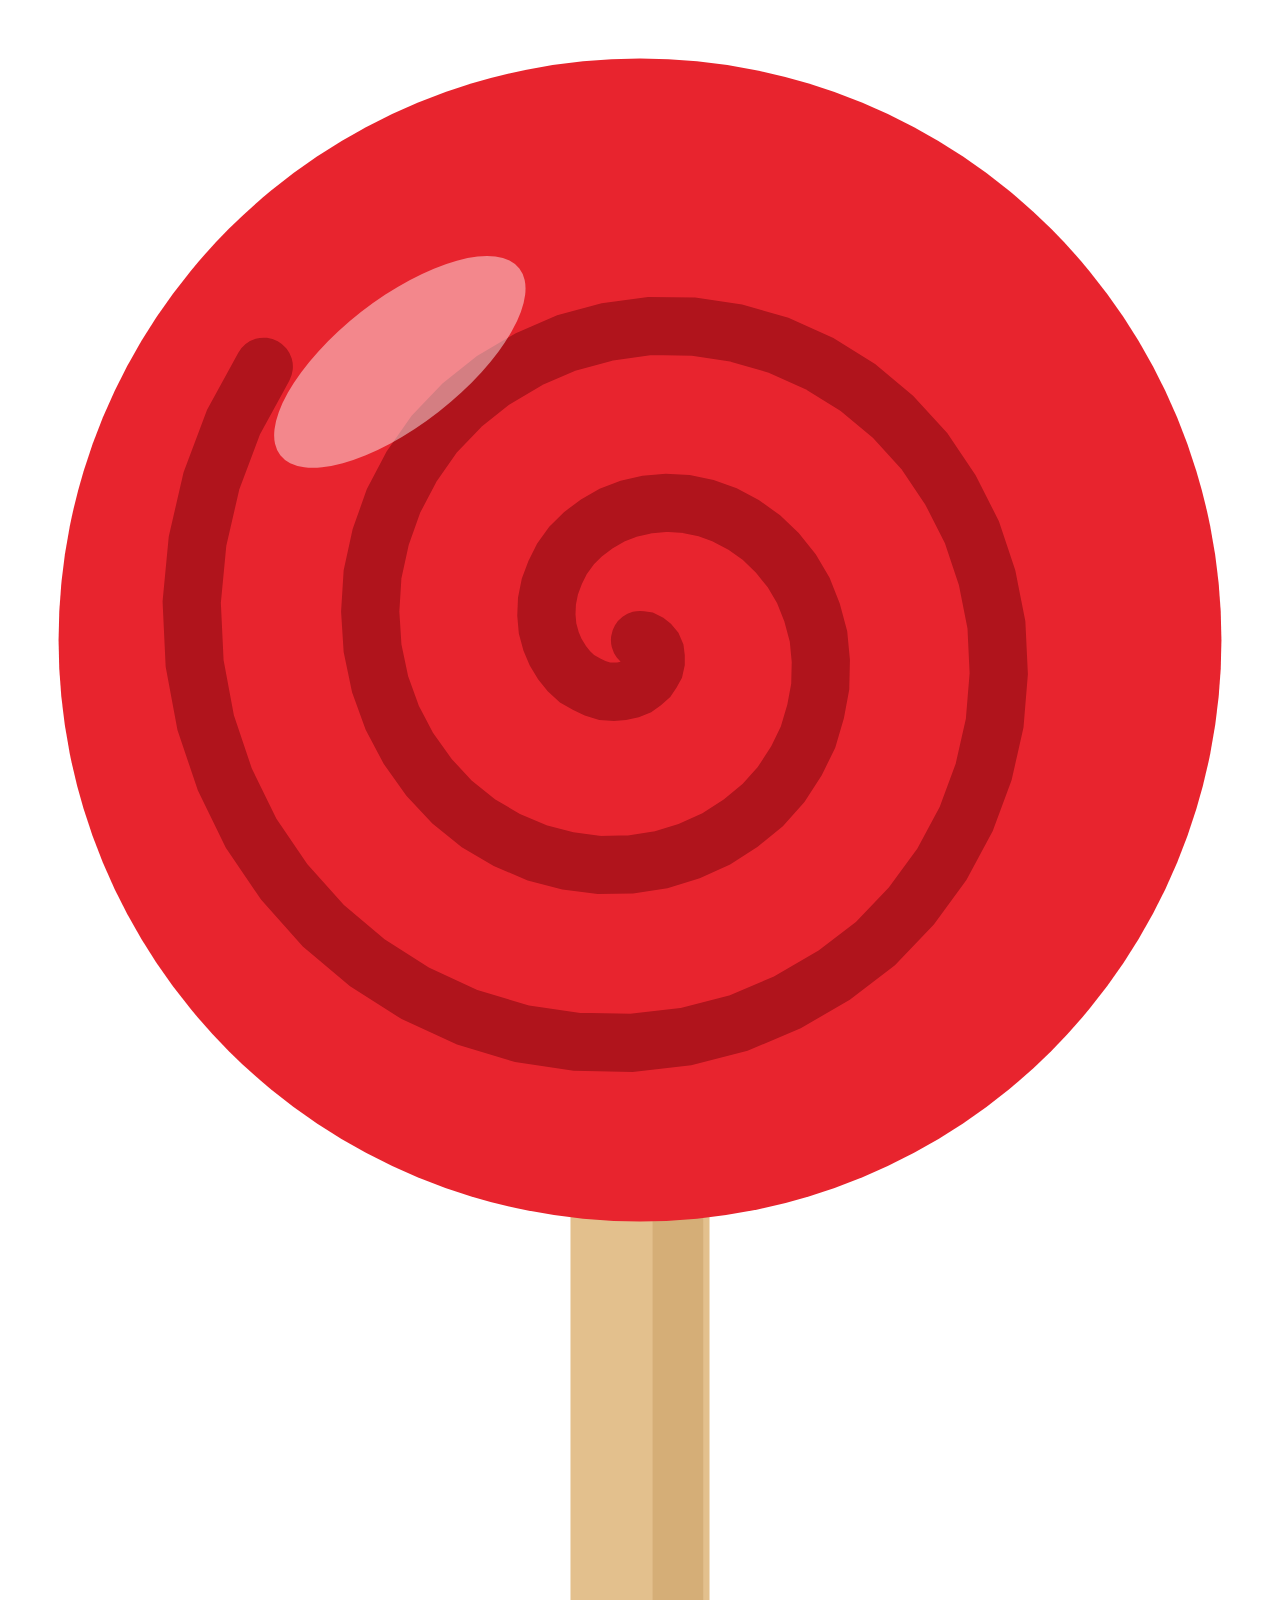
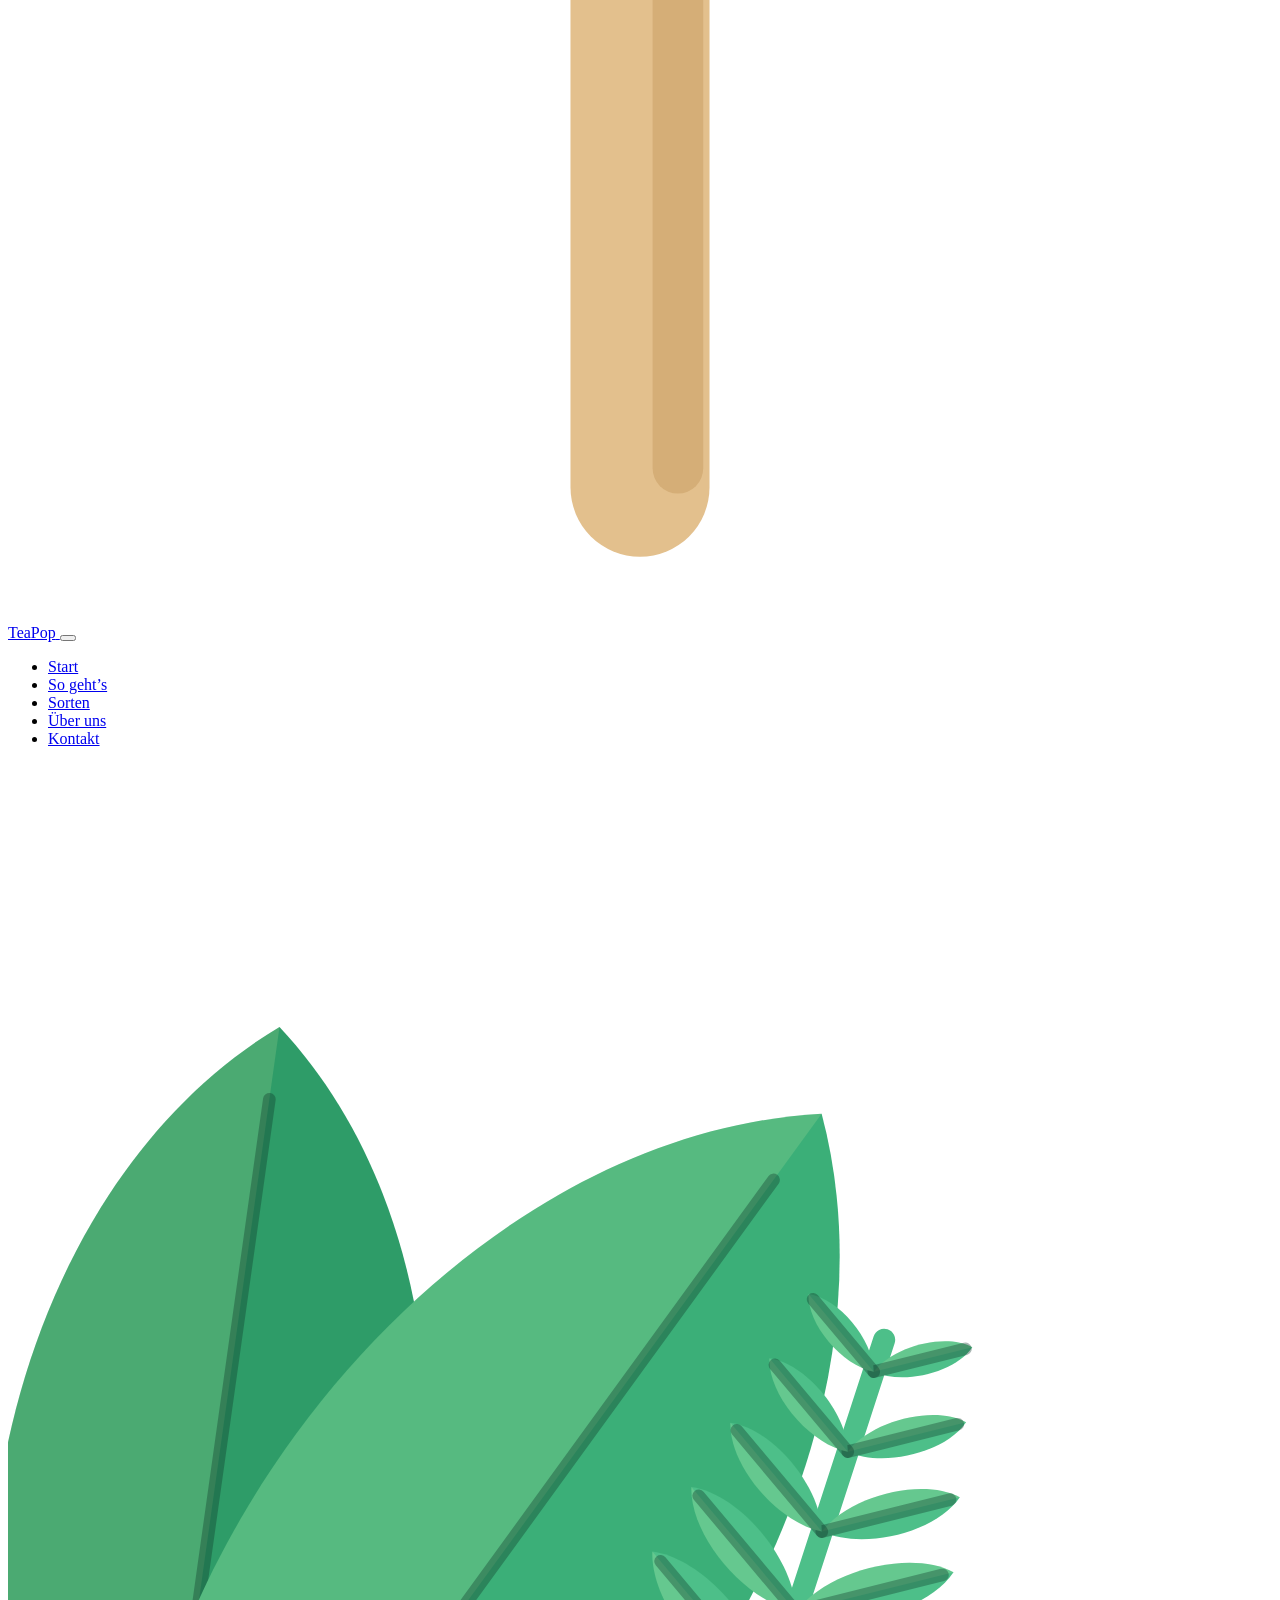
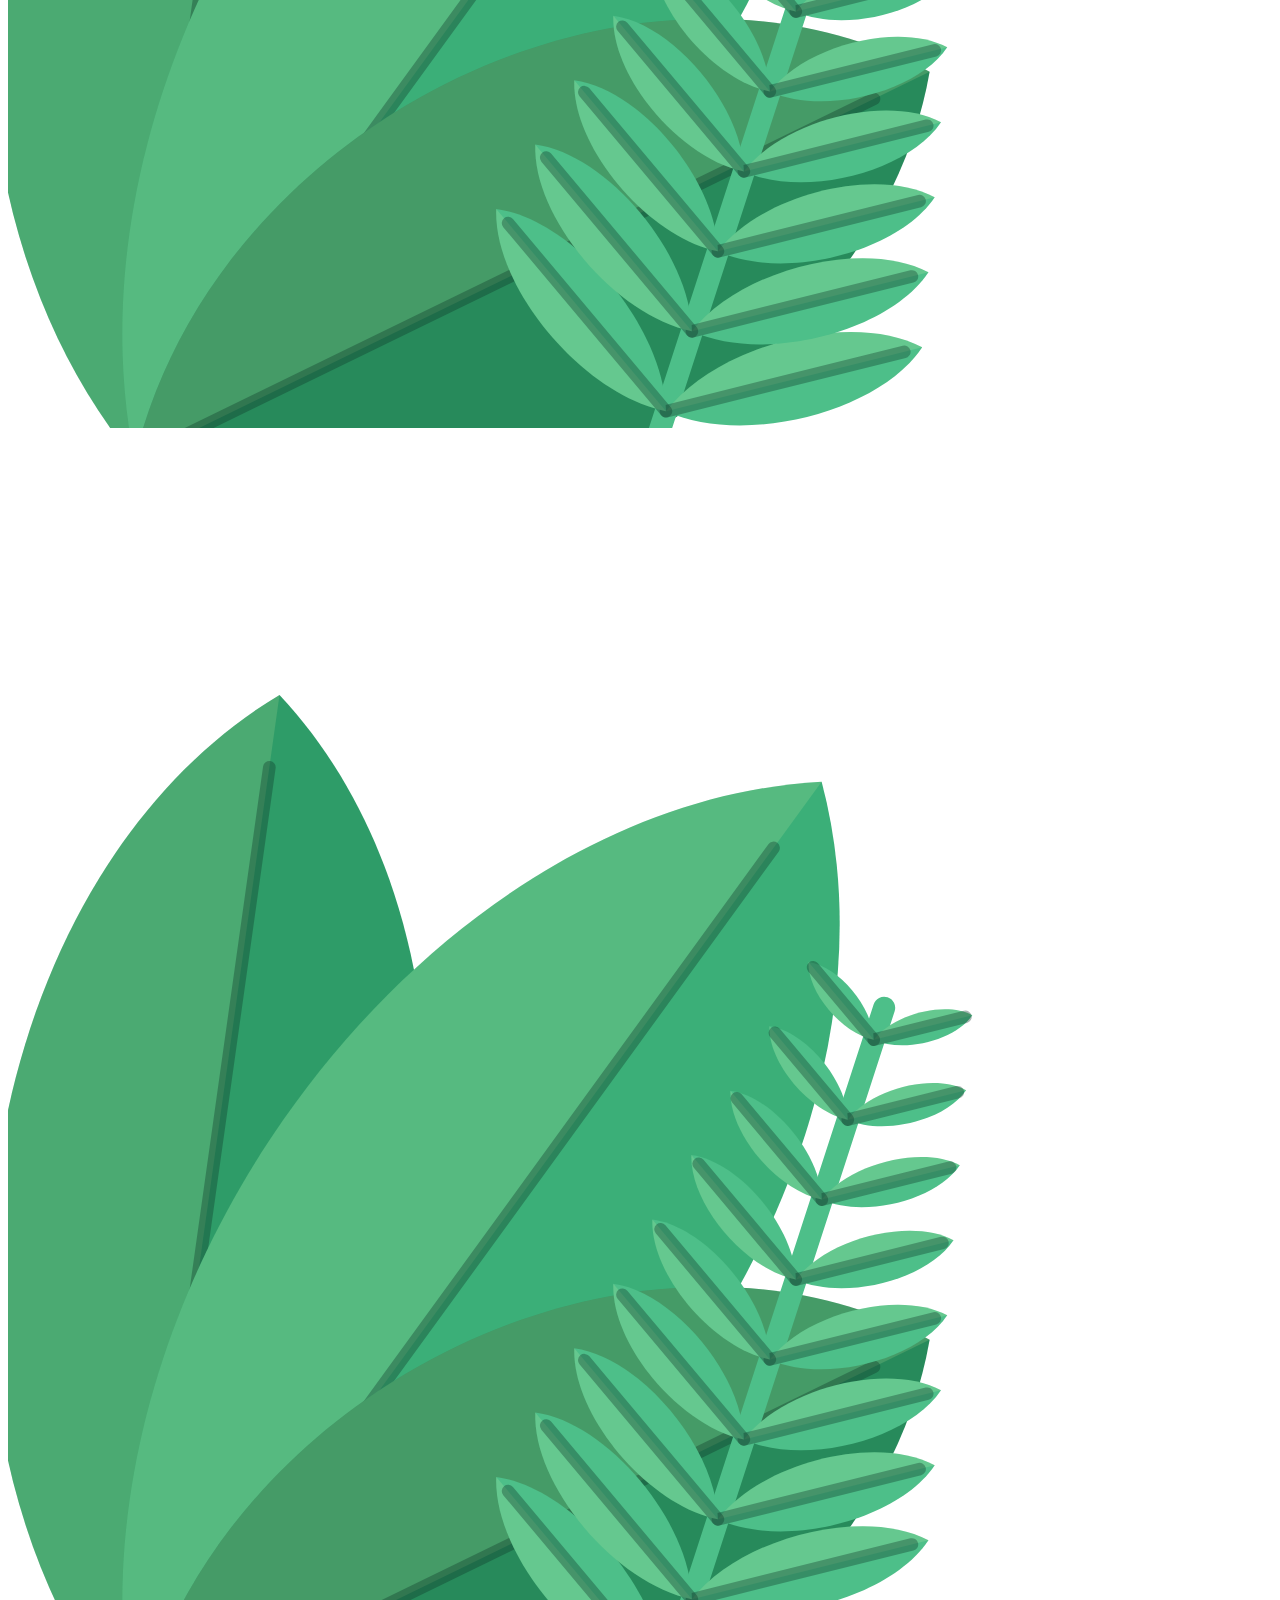
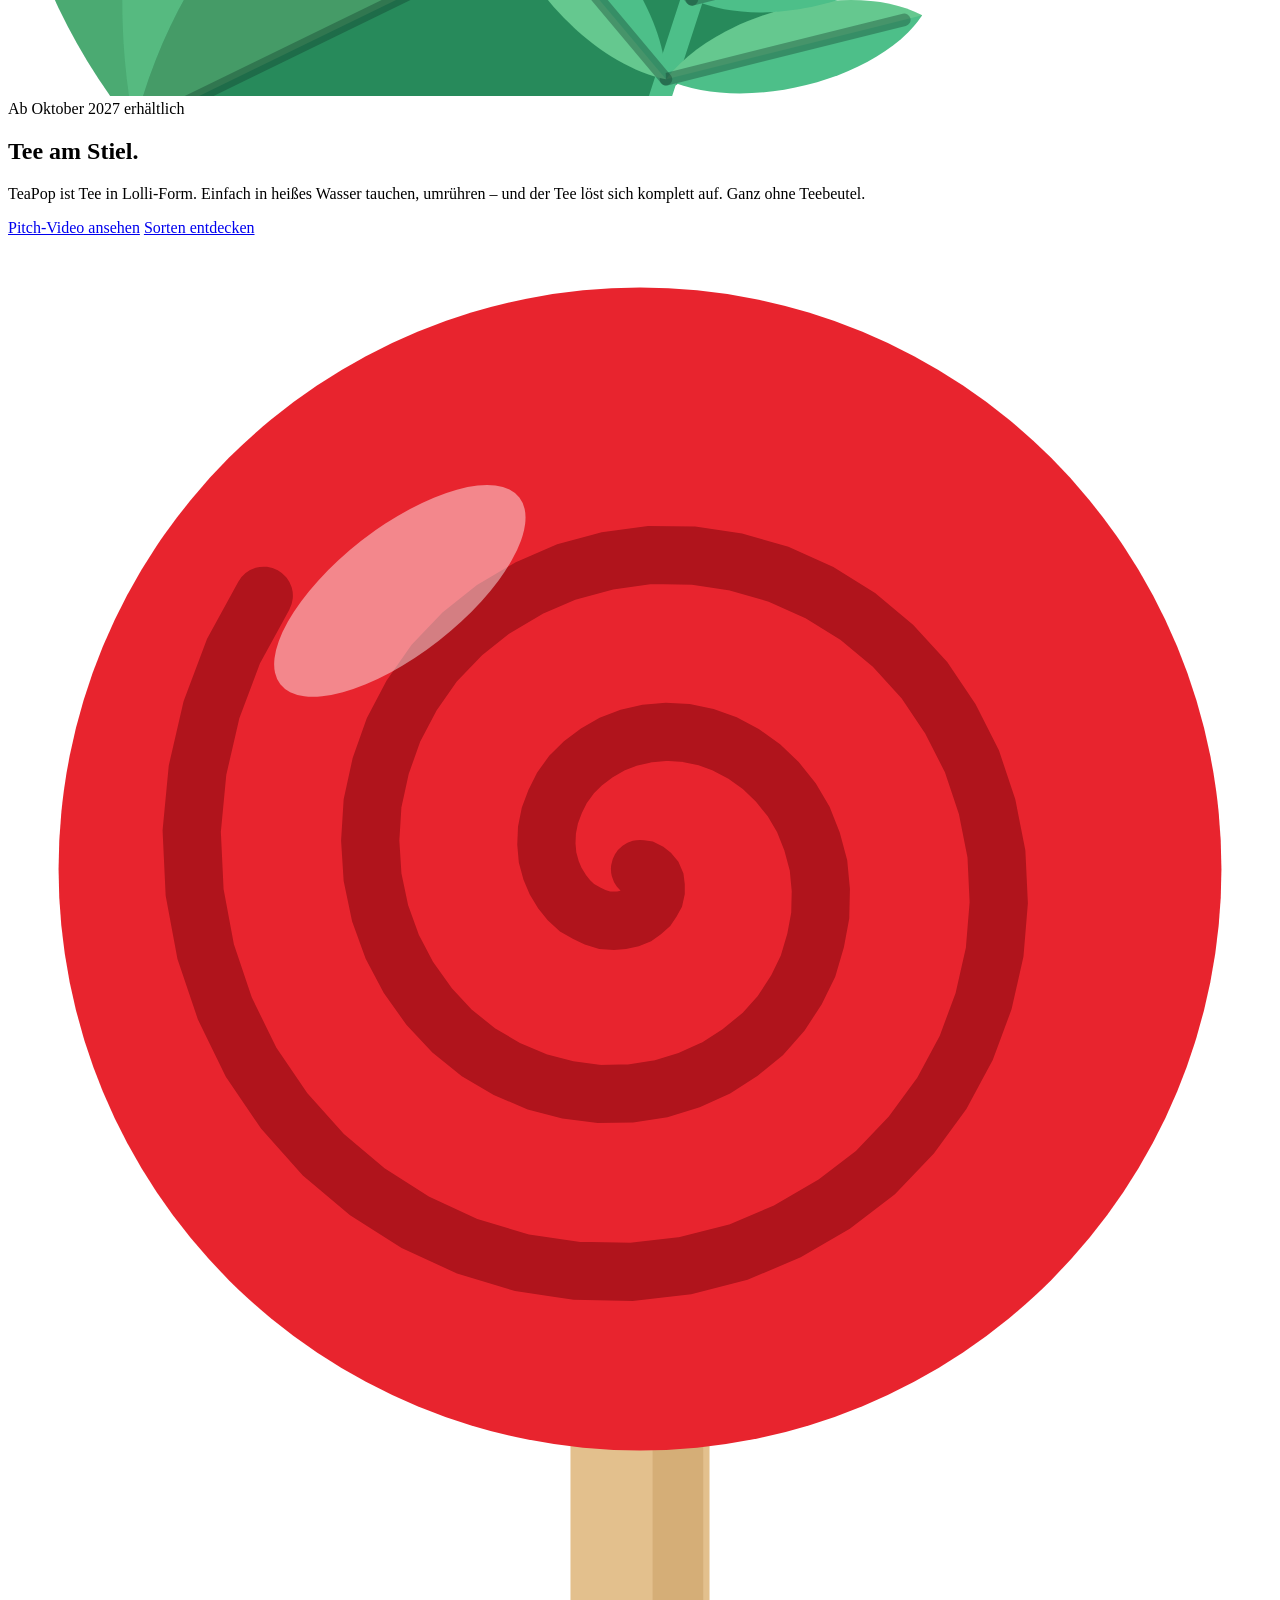
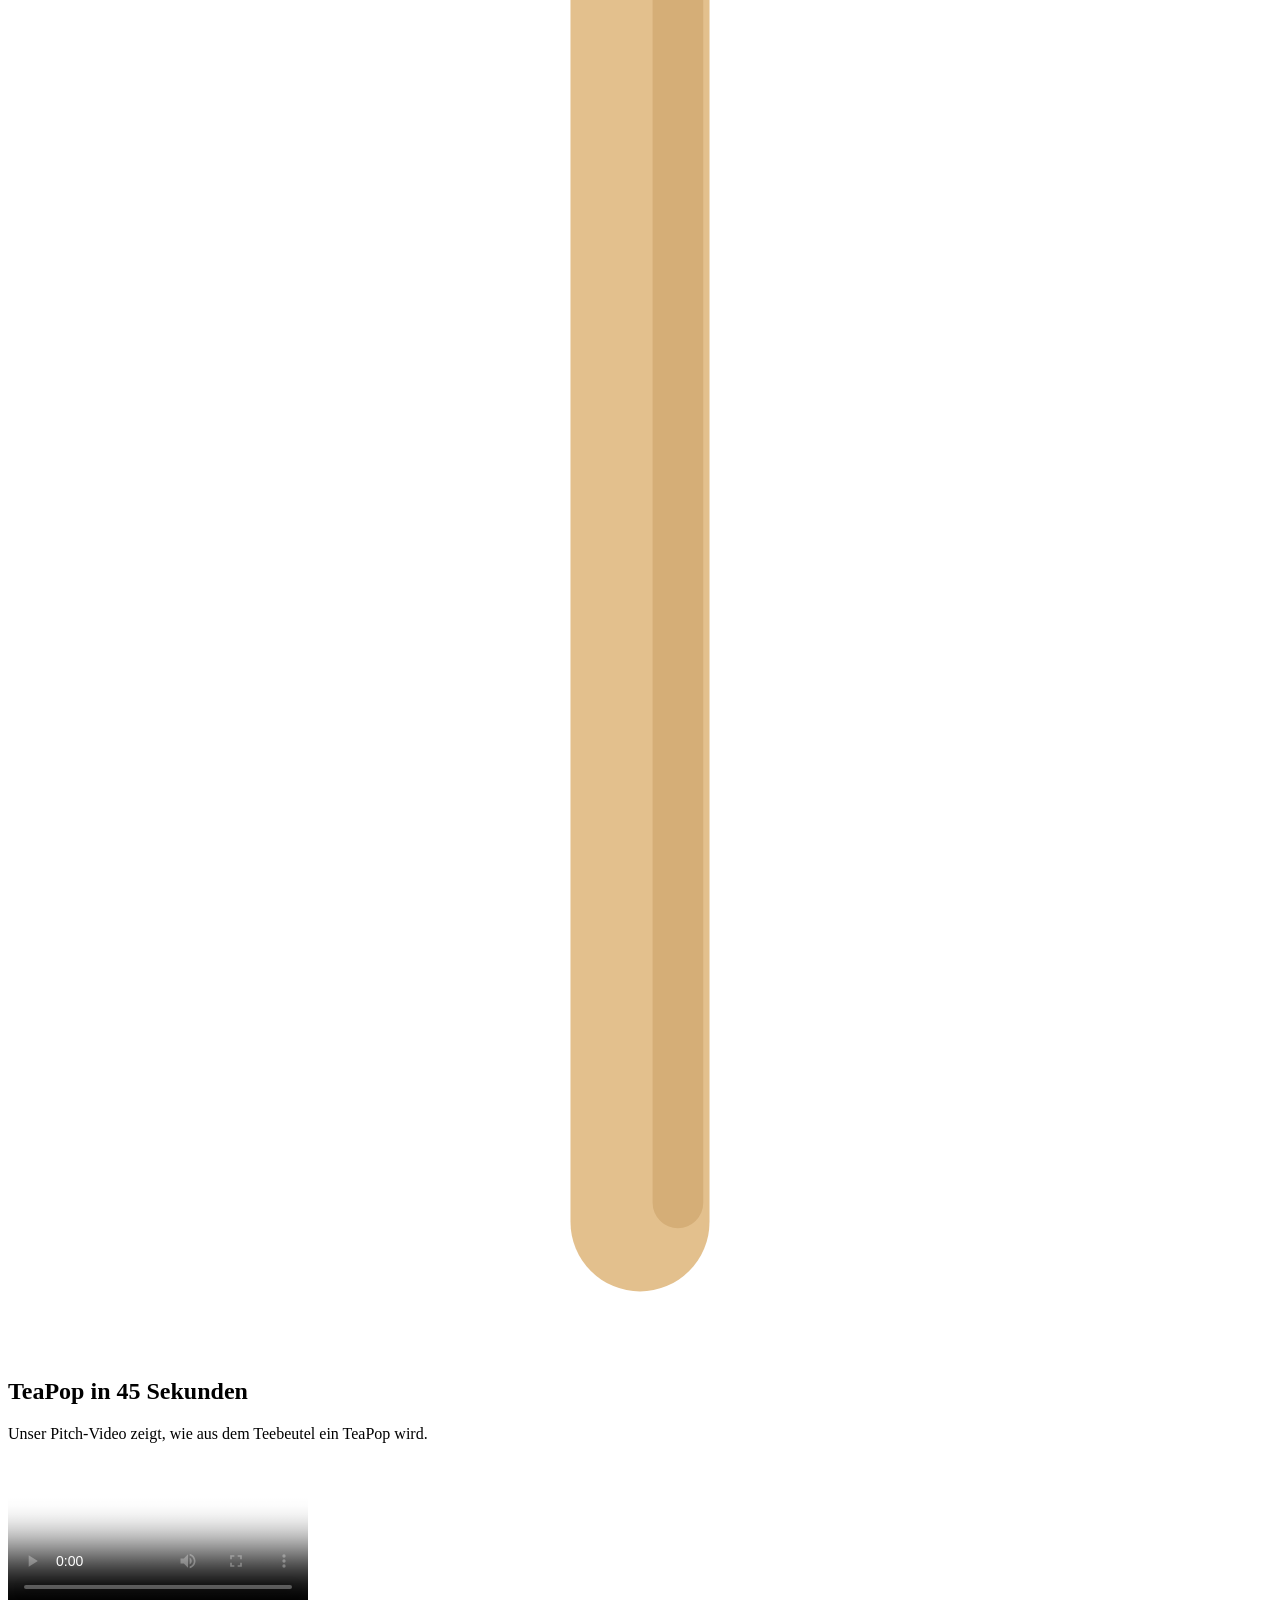
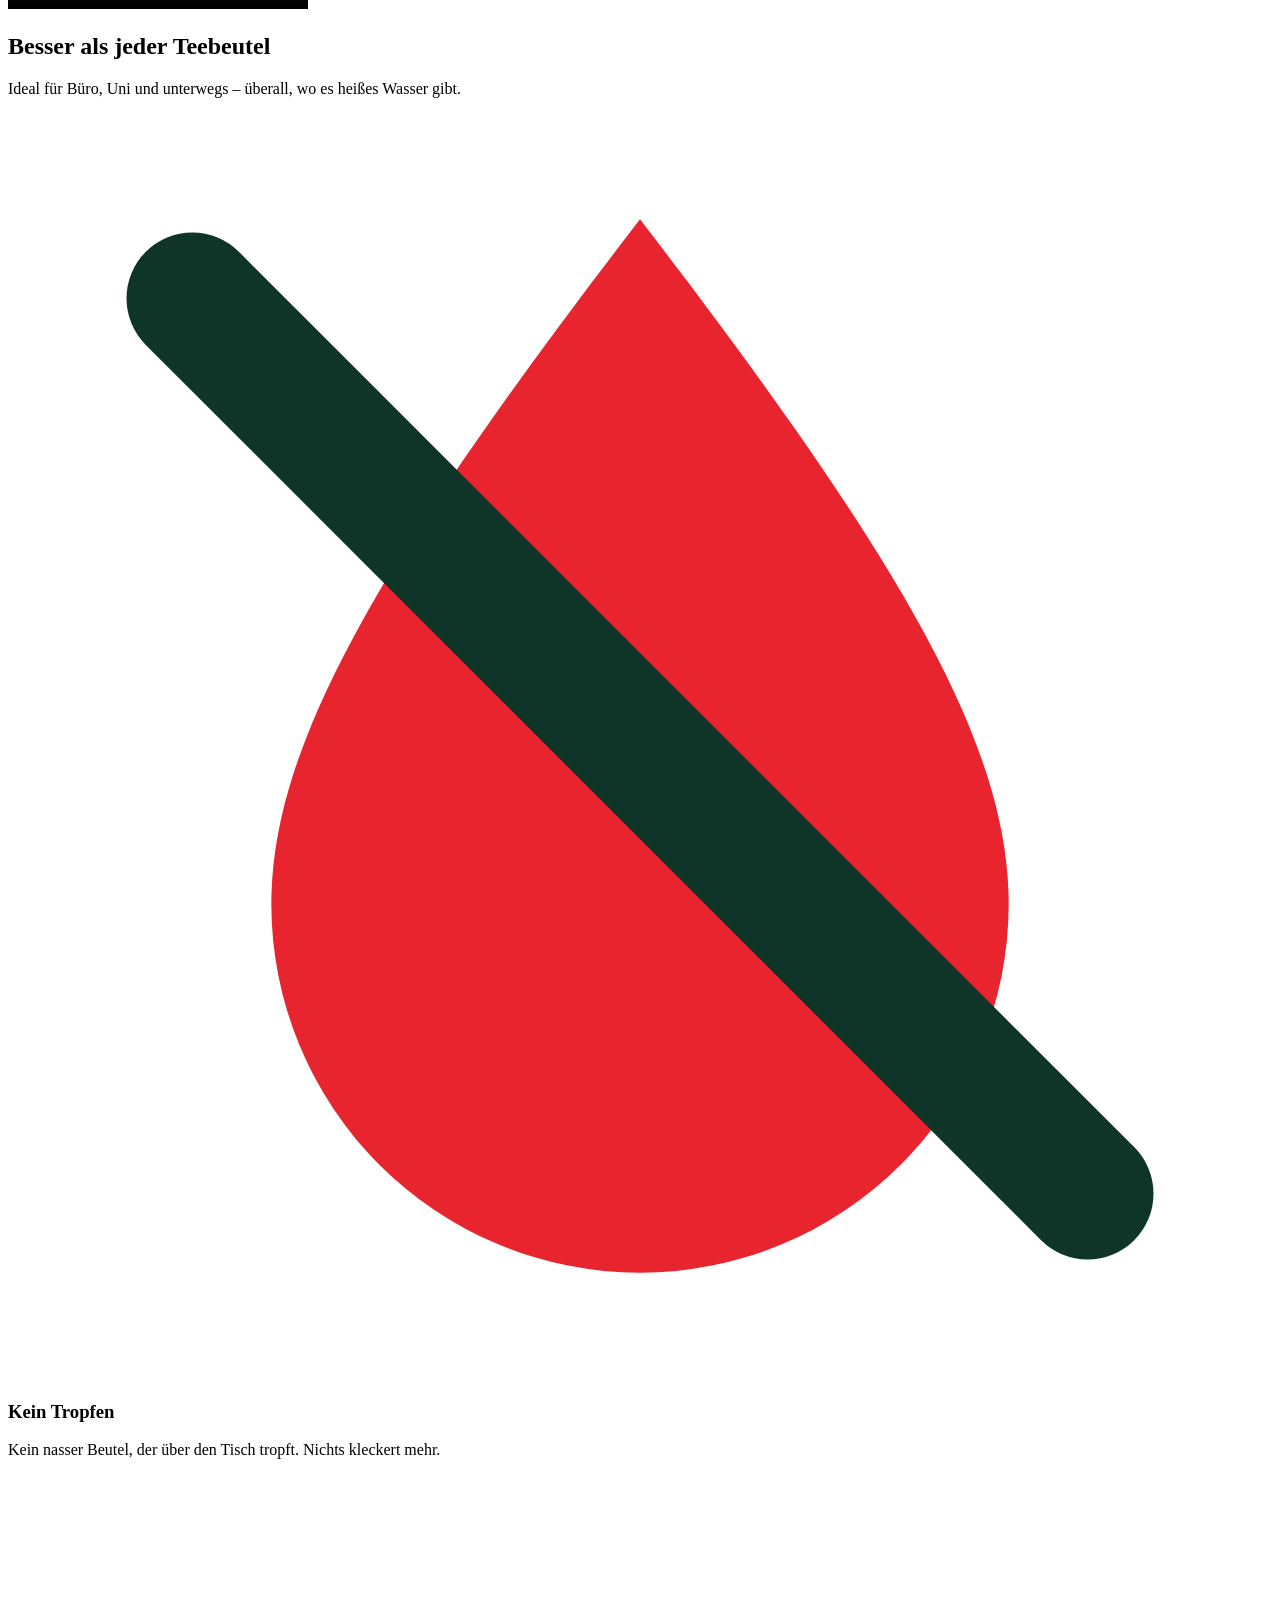
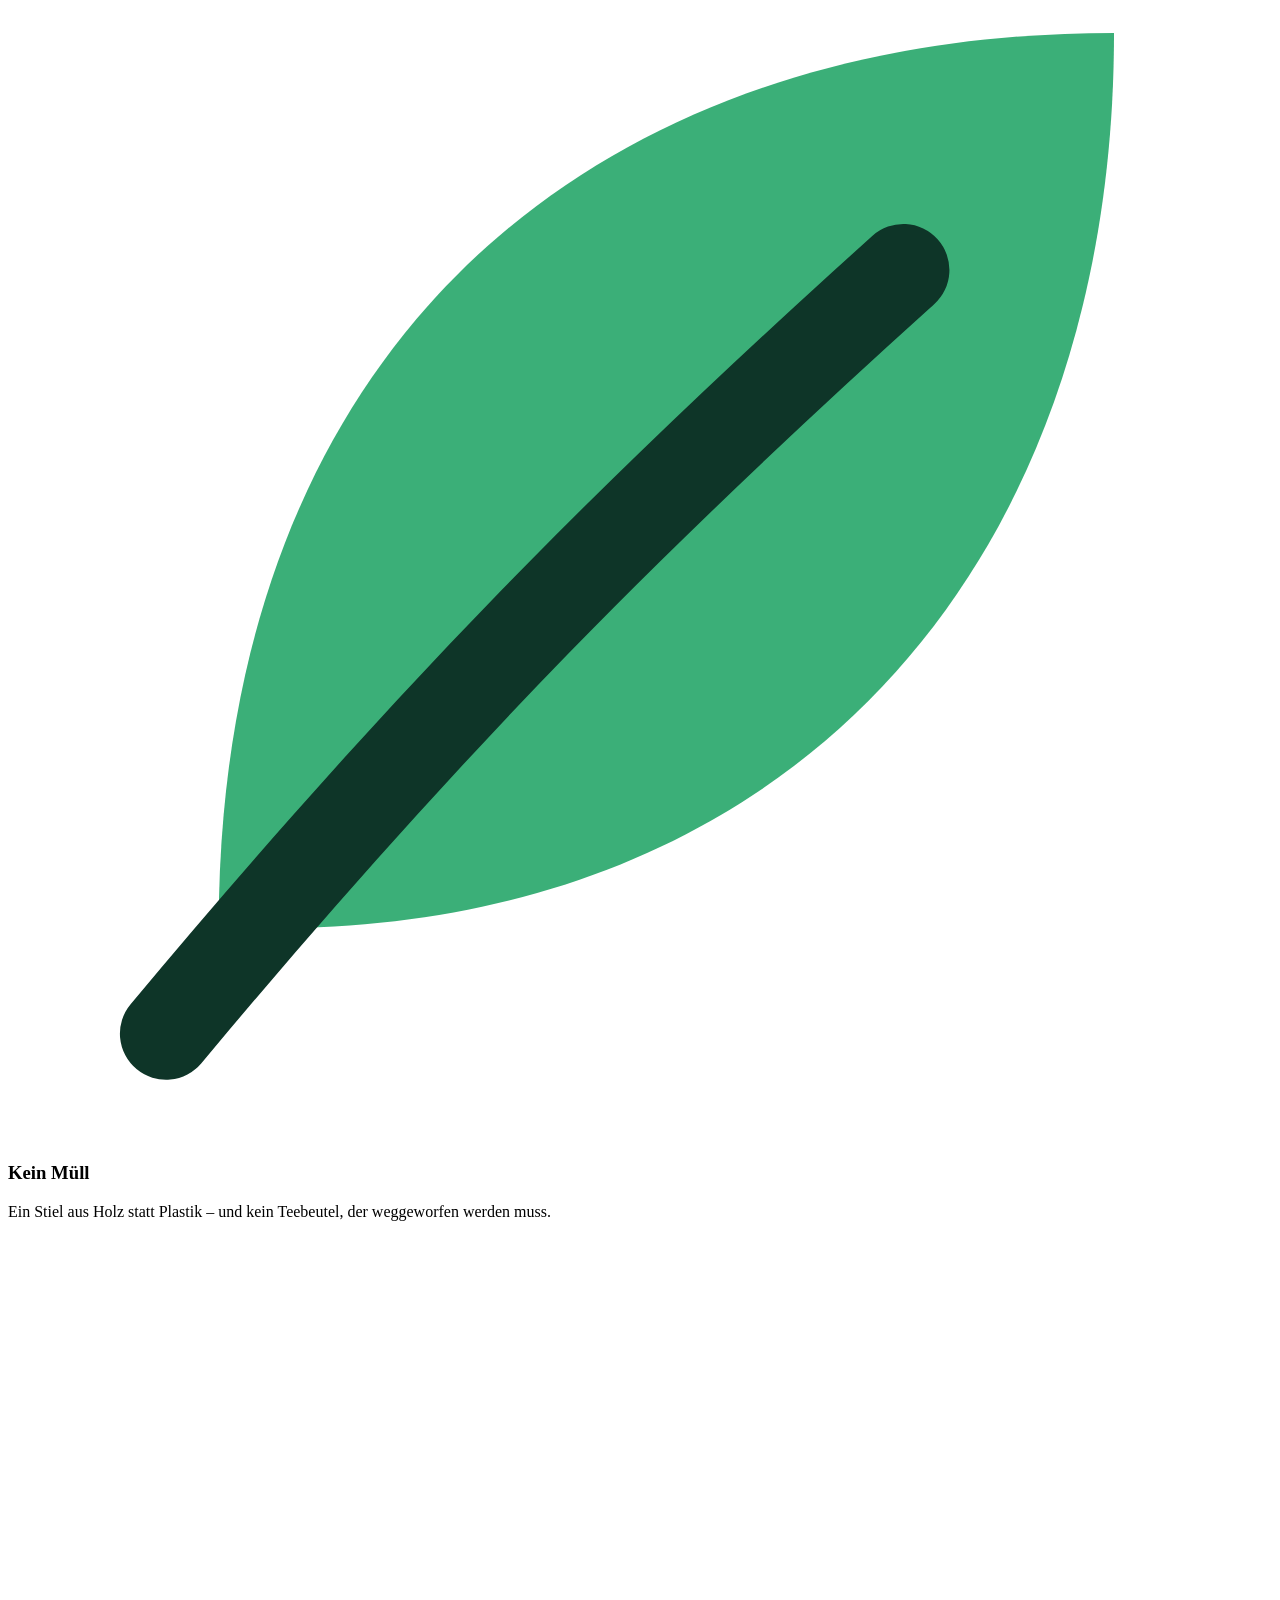
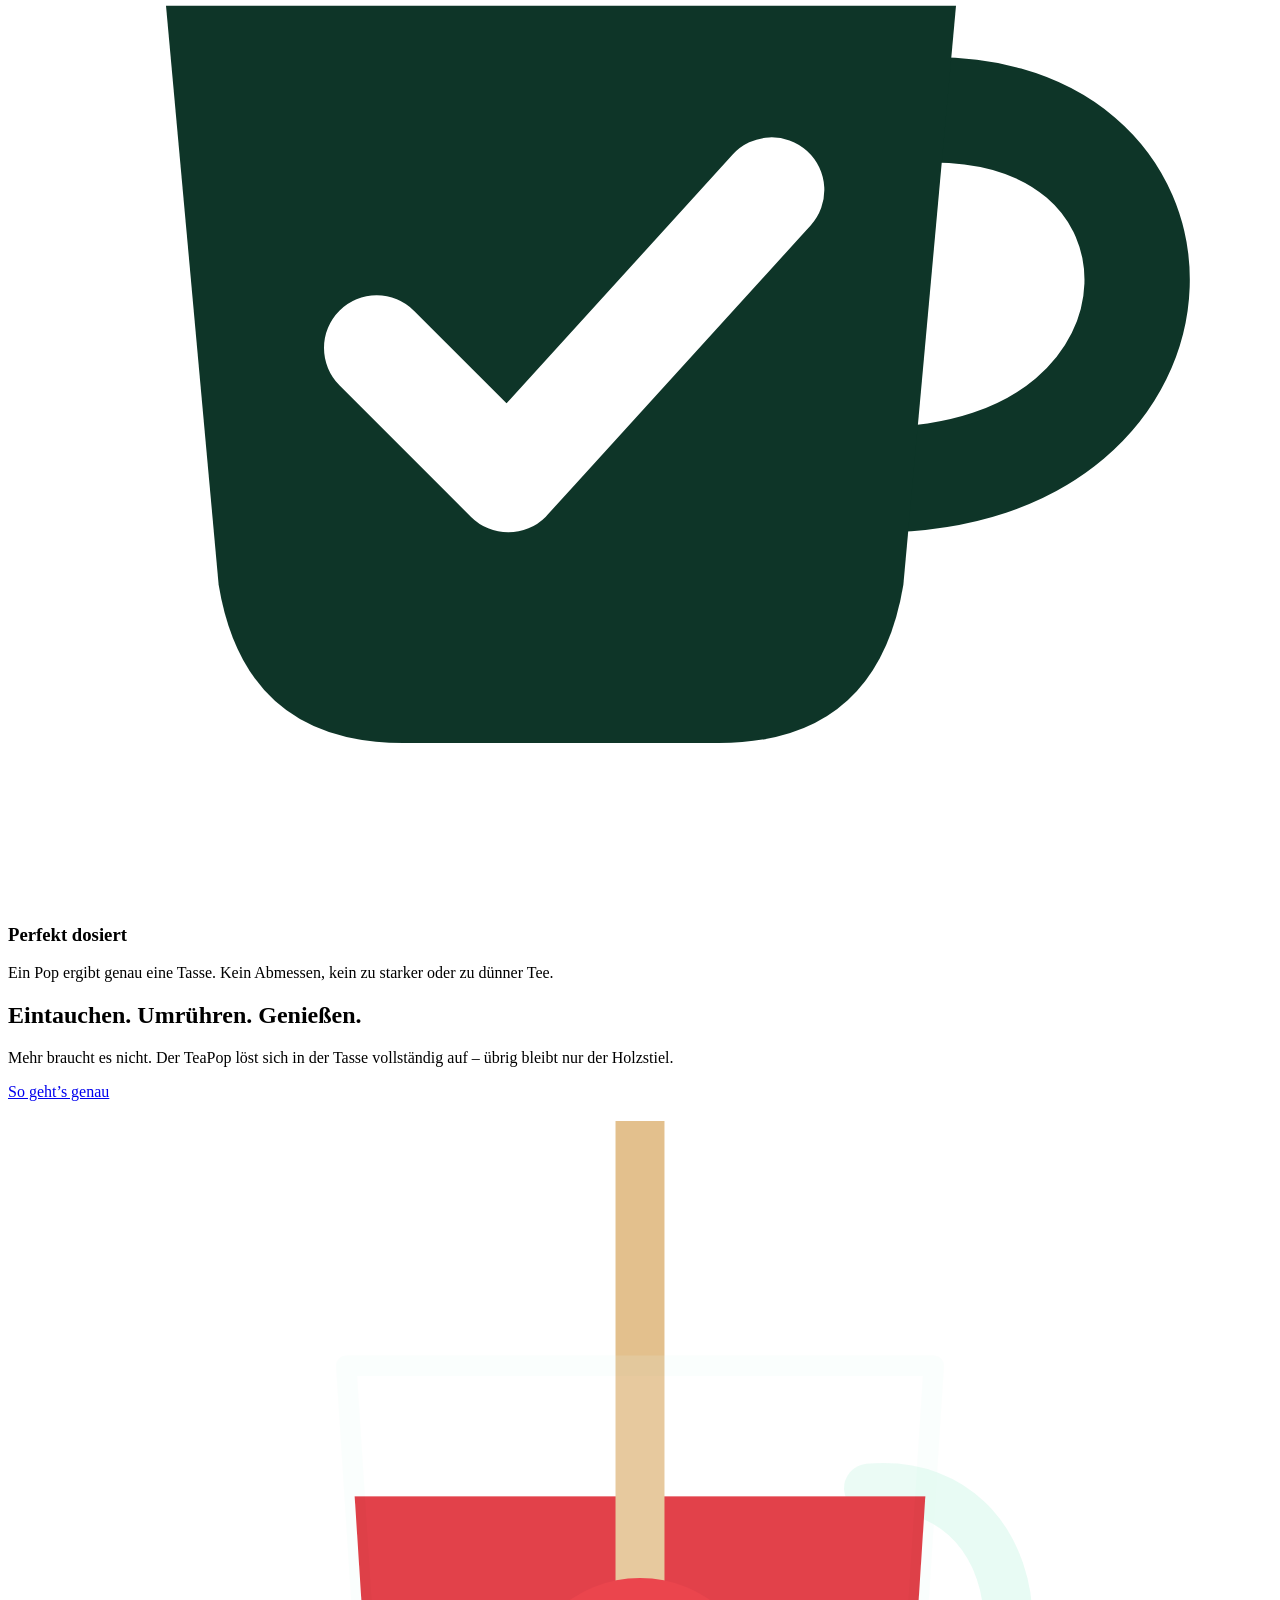
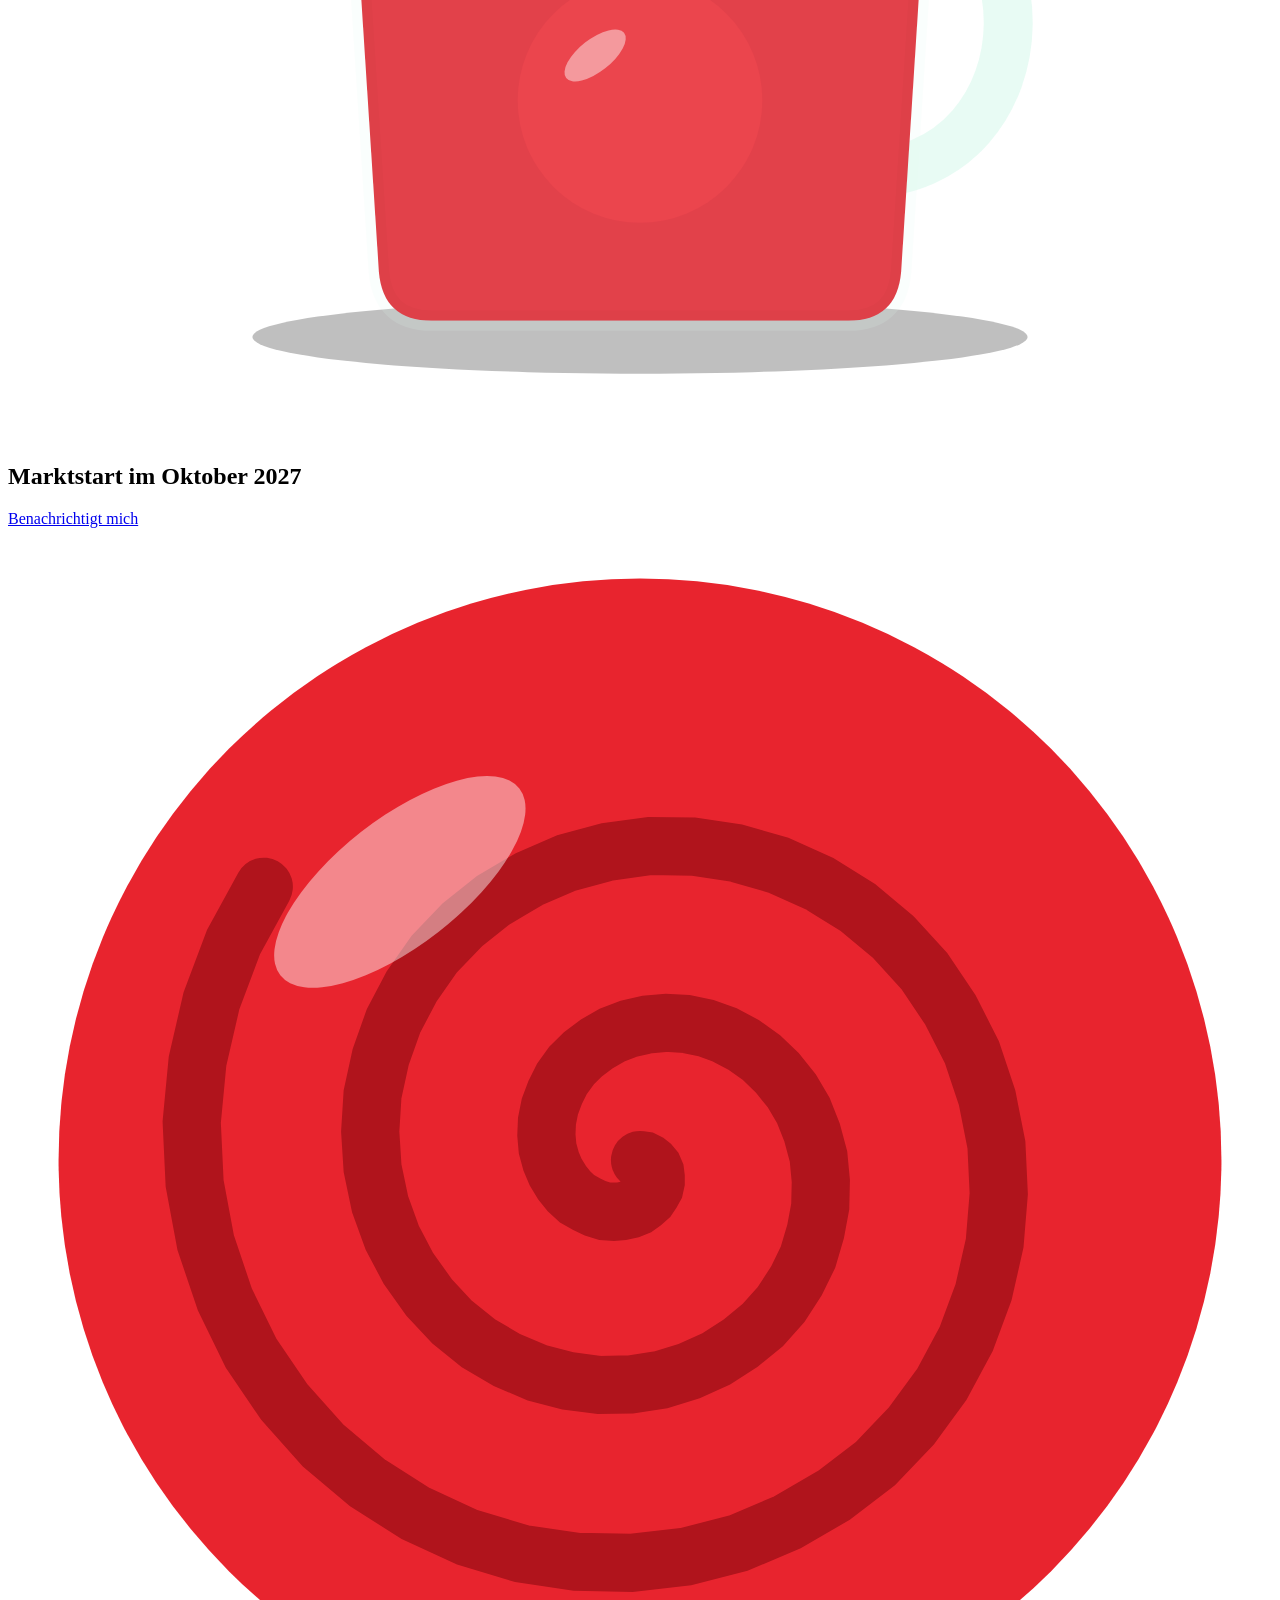
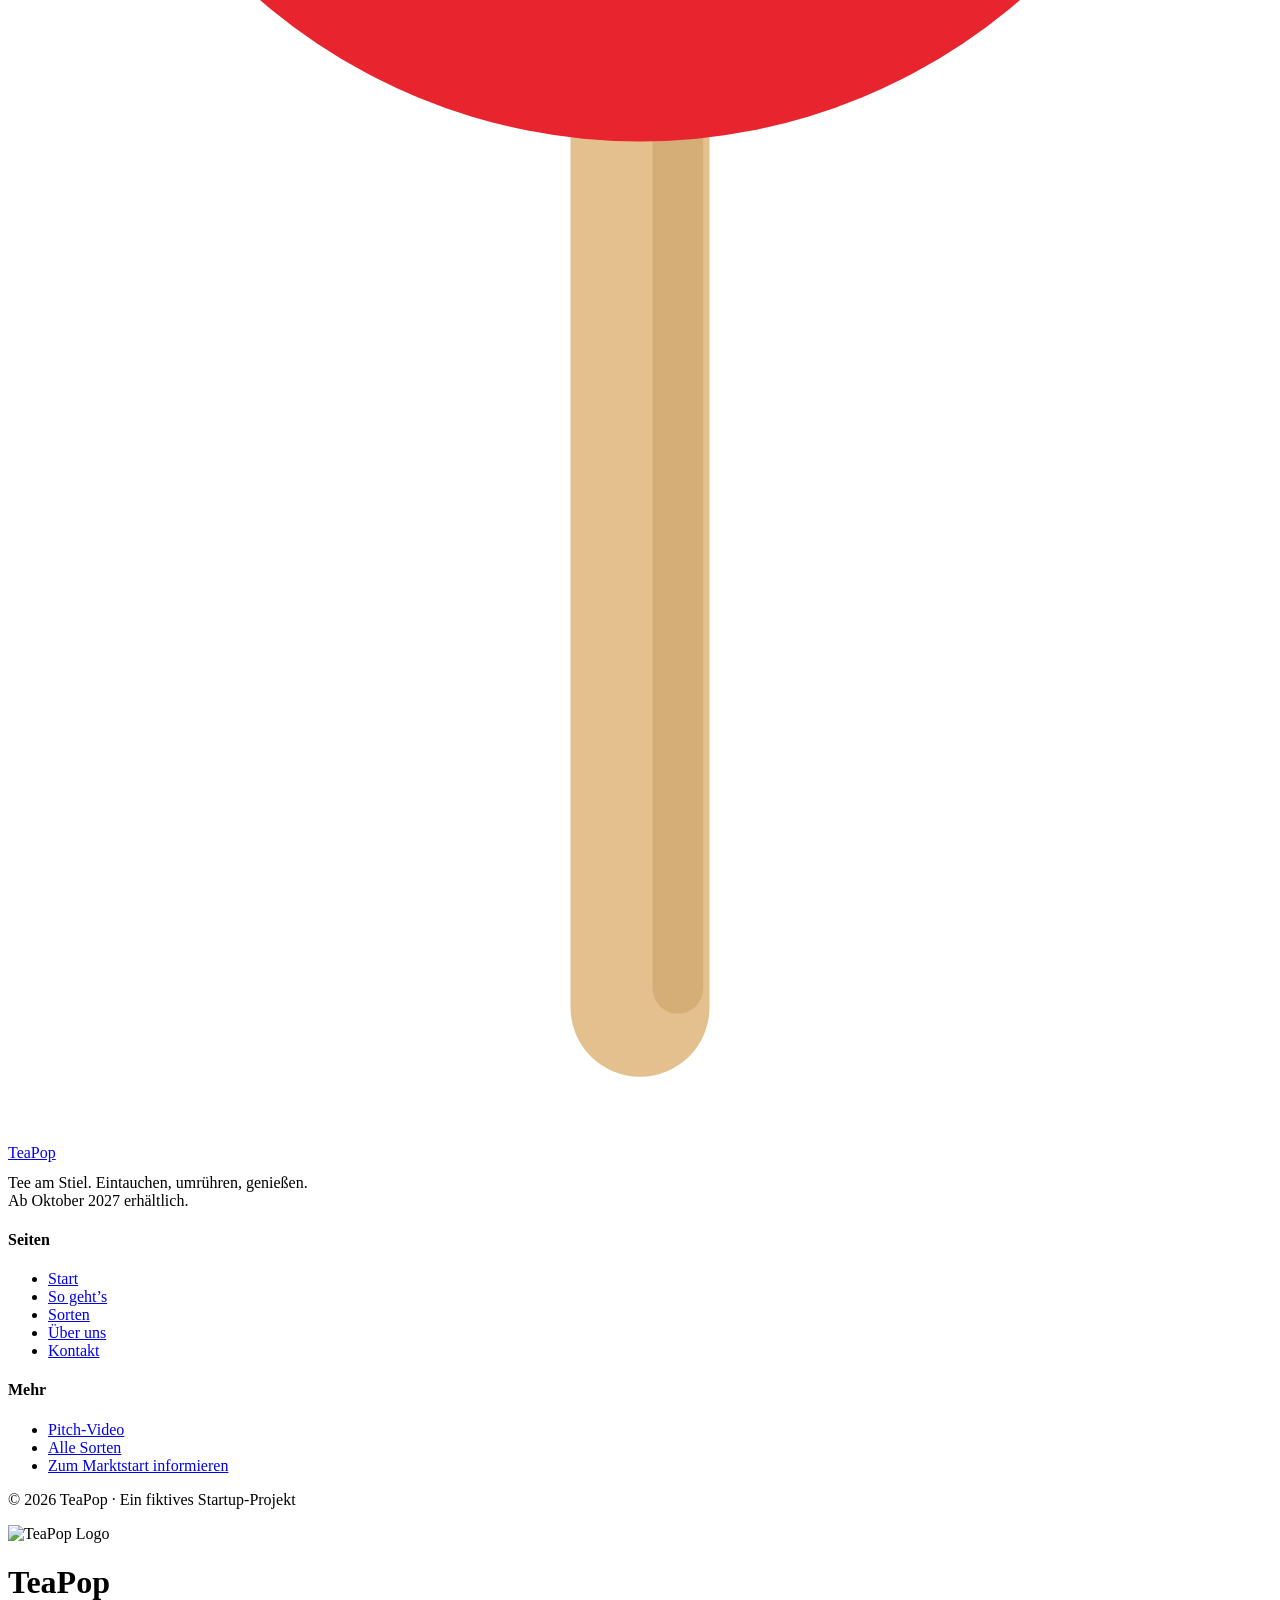
==== commit 1b02b629: "Change 'Hello World' to 'Goodbye World'" ====
--- a/index.html
+++ b/index.html
@@ -131,4 +131,1248 @@
   <script src="script.js"></script>
 </body>
 </html>
-
+<!DOCTYPE html>
+<html lang="de">
+
+<head>
+    <meta charset="UTF-8">
+    <meta name="viewport" content="width=device-width, initial-scale=1.0">
+    <meta name="description" content="Kontakt zu TeaPop">
+    <meta name="keywords" content="Tee, TeaPop, Kontakt, Marktstart">
+    <meta name="author" content="Lika Unruh,Muskan Kaur">
+    <meta name="robots" content="index,follow">
+
+    <title>Kontakt - TeaPop</title>
+
+    <link rel="stylesheet" href="https://fonts.googleapis.com/css2?family=Poppins:wght@400;500;600;700&display=swap">
+    <link rel="stylesheet" href="style.css">
+</head>
+
+<body>
+
+<header>
+
+    <div class="logo">
+        <img src="bilder/logo.png" alt="TeaPop Logo">
+        <h1>Tea<span>Pop</span></h1>
+    </div>
+
+    <nav>
+        <ul>
+            <li><a href="index.html">Startseite</a></li>
+            <li><a href="sogehts.html">So geht's</a></li>
+            <li><a href="sorten.html">Sorten</a></li>
+            <li><a href="ueberuns.html">Über Uns</a></li>
+            <li><a href="kontakt.html" class="aktiv">Kontakt</a></li>
+        </ul>
+    </nav>
+
+</header>
+
+<main>
+
+    <section class="hero">
+        <div class="inhalt">
+            <div class="text">
+                <h2>Kontakt</h2>
+
+                <p>
+                    Fragen, Ideen oder ein Sortenwunsch? Schreib uns –
+                    oder lass dich zum Marktstart informieren.
+                </p>
+            </div>
+        </div>
+    </section>
+
+    <section>
+        <div class="inhalt spalten">
+
+            <div>
+                
+				<form action="bestaetigung.html" method="get">
+
+                    <h2>Schreib uns</h2>
+
+                    <label for="name">Name</label>
+                    <input type="text" id="name" name="name" required>
+
+                    <label for="email">E-Mail</label>
+                    <input type="email" id="email" name="email" required>
+
+                    <label for="nachricht">Nachricht</label>
+                    <textarea id="nachricht" name="nachricht"></textarea>
+
+                    <label class="checkbox">
+                        <input type="checkbox" name="marktstart" checked>
+                        Benachrichtigt mich zum Marktstart im Oktober 2027.
+                    </label>
+
+                    <button type="submit" class="button">Absenden</button>
+
+                    
+
+                </form>
+            </div>
+
+            <div>
+                <h2>Bald in deiner Tasse</h2>
+
+                <p class="leise">
+                    TeaPop kommt im Oktober 2027 auf den Markt.
+                    Setz beim Formular den Haken, wenn du zum Start Bescheid bekommen möchtest.
+                </p>
+
+                <img src="bilder/schritt3.png" alt="Tasse mit fertigem Tee">
+
+                <br>
+
+                <a href="index.html#video" class="button hell">Pitch-Video ansehen</a>
+            </div>
+
+        </div>
+    </section>
+
+</main>
+
+<footer>
+
+    <p>
+                © 2027 TeaPop | Tee am Stiel – eintauchen, umrühren, genießen | <a href="impressum.html">Impressum</a>
+    </p>
+
+</footer>
+
+</body>
+</html>
+<!DOCTYPE html>
+<html lang="de">
+
+<head>
+    <meta charset="UTF-8">
+    <meta name="viewport" content="width=device-width, initial-scale=1.0">
+    <meta name="description" content="So funktioniert TeaPop">
+    <meta name="keywords" content="Tee, TeaPop, Anleitung, Zubereitung">
+    <meta name="author" content="Lika Unruh,Muskan Kaur">
+    <meta name="robots" content="index,follow">
+
+    <title>So geht's - TeaPop</title>
+
+    <link rel="stylesheet" href="https://fonts.googleapis.com/css2?family=Poppins:wght@400;500;600;700&display=swap">
+    <link rel="stylesheet" href="style.css">
+</head>
+
+<body>
+
+<header>
+
+    <div class="logo">
+        <img src="bilder/logo.png" alt="TeaPop Logo">
+        <h1>Tea<span>Pop</span></h1>
+    </div>
+
+    <nav>
+        <ul>
+            <li><a href="index.html">Startseite</a></li>
+            <li><a href="sogehts.html" class="aktiv">So geht's</a></li>
+            <li><a href="sorten.html">Sorten</a></li>
+            <li><a href="ueberuns.html">Über Uns</a></li>
+            <li><a href="kontakt.html">Kontakt</a></li>
+        </ul>
+    </nav>
+
+</header>
+
+<main>
+
+    <section class="hero">
+        <div class="inhalt">
+            <div class="text">
+                <h2>So geht's</h2>
+
+                <p>
+                    Drei Schritte, eine Tasse Tee. Kein Beutel, kein Sieb, kein Abmessen.
+                </p>
+            </div>
+        </div>
+    </section>
+
+    <section>
+        <div class="inhalt schritte">
+
+            <div class="schritt">
+                <img src="bilder/schritt1.png" alt="TeaPop wird in eine Tasse getaucht">
+                <span class="nummer">1</span>
+                <h3>Eintauchen</h3>
+                <p>Den TeaPop am Holzstiel in eine Tasse mit heißem Wasser tauchen.</p>
+            </div>
+
+            <div class="schritt">
+                <img src="bilder/schritt2.png" alt="TeaPop wird umgerührt">
+                <span class="nummer">2</span>
+                <h3>Umrühren</h3>
+                <p>Mit dem Stiel umrühren. Der TeaPop löst sich dabei komplett im Wasser auf.</p>
+            </div>
+
+            <div class="schritt">
+                <img src="bilder/schritt3.png" alt="Fertiger Tee in der Tasse">
+                <span class="nummer">3</span>
+                <h3>Genießen</h3>
+                <p>Stiel herausnehmen – fertig ist der Tee. Kein nasser Beutel, kein Tropfen.</p>
+            </div>
+
+        </div>
+    </section>
+
+    <section>
+        <div class="inhalt spalten">
+
+            <div>
+                <h2>Häufige Fragen</h2>
+
+                <p class="leise">
+                    Noch etwas unklar? Schreib uns über die <a href="kontakt.html">Kontaktseite</a>.
+                </p>
+            </div>
+
+            <div>
+                <details open>
+                    <summary>Wie lange dauert es, bis der Tee fertig ist?</summary>
+                    <p>Nur so lange, bis sich der TeaPop beim Umrühren aufgelöst hat – etwa ein bis zwei Minuten.</p>
+                </details>
+
+                <details>
+                    <summary>Wie heiß sollte das Wasser sein?</summary>
+                    <p>Heiß, aber nicht unbedingt kochend. Je wärmer das Wasser, desto schneller löst sich der TeaPop.</p>
+                </details>
+
+                <details>
+                    <summary>Was passiert mit dem Stiel?</summary>
+                    <p>Der Stiel ist aus Holz statt Plastik. Nach dem Umrühren kannst du ihn einfach entsorgen.</p>
+                </details>
+
+                <details>
+                    <summary>Wie viele Tassen ergibt ein TeaPop?</summary>
+                    <p>Genau eine. Jeder TeaPop ist für eine normale Tasse abgestimmt.</p>
+                </details>
+
+                <details>
+                    <summary>Wann kann ich TeaPop kaufen?</summary>
+                    <p>TeaPop kommt im Oktober 2027 auf den Markt.</p>
+                </details>
+            </div>
+
+        </div>
+    </section>
+
+    <section class="aufruf">
+        <div class="inhalt">
+            <h2>Lieber im Video sehen?</h2>
+            <a href="index.html#video" class="button">Zum Pitch-Video</a>
+        </div>
+    </section>
+
+</main>
+
+<footer>
+
+    <p>
+                © 2027 TeaPop | Tee am Stiel – eintauchen, umrühren, genießen | <a href="impressum.html">Impressum</a>
+    </p>
+
+</footer>
+
+</body>
+</html>
+<!DOCTYPE html>
+<html lang="de">
+
+<head>
+    <meta charset="UTF-8">
+    <meta name="viewport" content="width=device-width, initial-scale=1.0">
+    <meta name="description" content="Die Sorten von TeaPop">
+    <meta name="keywords" content="Tee, TeaPop, Sorten, Minze, Waldbeere, Matcha, Hibiskus">
+    <meta name="author" content="Lika Unruh,Muskan Kaur">
+    <meta name="robots" content="index,follow">
+
+    <title>Sorten - TeaPop</title>
+
+    <link rel="stylesheet" href="https://fonts.googleapis.com/css2?family=Poppins:wght@400;500;600;700&display=swap">
+    <link rel="stylesheet" href="style.css">
+</head>
+
+<body>
+
+<header>
+
+    <div class="logo">
+        <img src="bilder/logo.png" alt="TeaPop Logo">
+        <h1>Tea<span>Pop</span></h1>
+    </div>
+
+    <nav>
+        <ul>
+            <li><a href="index.html">Startseite</a></li>
+            <li><a href="sogehts.html">So geht's</a></li>
+            <li><a href="sorten.html" class="aktiv">Sorten</a></li>
+            <li><a href="ueberuns.html">Über Uns</a></li>
+            <li><a href="kontakt.html">Kontakt</a></li>
+        </ul>
+    </nav>
+
+</header>
+
+<main>
+
+    <section class="hero">
+        <div class="inhalt">
+            <div class="text">
+                <h2>Vier Sorten zum Start</h2>
+
+                <p>
+                    Von frisch bis fruchtig: Zum Marktstart gibt es TeaPop
+                    in vier Geschmacksrichtungen.
+                </p>
+            </div>
+        </div>
+    </section>
+
+    <section>
+        <div class="inhalt">
+
+            <ul class="karten">
+                <li class="sorte">
+                    <img src="bilder/minze.png" alt="Grüner TeaPop Minze">
+                    <br>
+                    <span class="etikett" style="background-color: #2FA06B;">frisch</span>
+                    <h3>Minze</h3>
+                    <p>Kühl und klar – der Klassiker für zwischendurch und nach dem Essen.</p>
+                </li>
+                <li class="sorte">
+                    <img src="bilder/waldbeere.png" alt="Roter TeaPop Waldbeere">
+                    <br>
+                    <span class="etikett" style="background-color: #E8242E;">fruchtig</span>
+                    <h3>Waldbeere</h3>
+                    <p>Süß-säuerlich nach roten Beeren. Unsere Sorte in TeaPop-Rot.</p>
+                </li>
+                <li class="sorte">
+                    <img src="bilder/matcha.png" alt="Hellgrüner TeaPop Matcha">
+                    <br>
+                    <span class="etikett" style="background-color: #6E9A2A;">grün und mild</span>
+                    <h3>Matcha</h3>
+                    <p>Fein-herber grüner Tee mit sanfter, langanhaltender Note.</p>
+                </li>
+                <li class="sorte">
+                    <img src="bilder/hibiskus.png" alt="Dunkelroter TeaPop Hibiskus">
+                    <br>
+                    <span class="etikett" style="background-color: #A30F2D;">blumig-herb</span>
+                    <h3>Hibiskus</h3>
+                    <p>Tiefrot, leicht säuerlich und blumig – schmeckt auch lauwarm.</p>
+                </li>
+            </ul>
+
+        </div>
+    </section>
+
+    <section>
+        <div class="inhalt spalten">
+
+            <div>
+                <h2>Welche Sorte wird deine?</h2>
+
+                <p class="leise">
+                    Alle vier Sorten funktionieren gleich: eintauchen, umrühren, genießen.
+                    Ein TeaPop ergibt immer genau eine Tasse.
+                </p>
+            </div>
+
+            <div>
+                <a href="sogehts.html" class="button">So geht's</a>
+                <a href="kontakt.html" class="button hell">Sortenwunsch schicken</a>
+            </div>
+
+        </div>
+    </section>
+
+</main>
+
+<footer>
+
+    <p>
+                © 2027 TeaPop | Tee am Stiel – eintauchen, umrühren, genießen | <a href="impressum.html">Impressum</a>
+    </p>
+
+</footer>
+
+</body>
+</html>
+<!DOCTYPE html>
+<html lang="de">
+
+<head>
+    <meta charset="UTF-8">
+    <meta name="viewport" content="width=device-width, initial-scale=1.0">
+    <meta name="description" content="Über TeaPop">
+    <meta name="keywords" content="Tee, TeaPop, Über uns, Idee, Startup">
+    <meta name="author" content="Lika Unruh,Muskan Kaur">
+    <meta name="robots" content="index,follow">
+
+    <title>Über Uns - TeaPop</title>
+
+    <link rel="stylesheet" href="https://fonts.googleapis.com/css2?family=Poppins:wght@400;500;600;700&display=swap">
+    <link rel="stylesheet" href="style.css">
+</head>
+
+<body>
+
+<header>
+
+    <div class="logo">
+        <img src="bilder/logo.png" alt="TeaPop Logo">
+        <h1>Tea<span>Pop</span></h1>
+    </div>
+
+    <nav>
+        <ul>
+            <li><a href="index.html">Startseite</a></li>
+            <li><a href="sogehts.html">So geht's</a></li>
+            <li><a href="sorten.html">Sorten</a></li>
+            <li><a href="ueberuns.html" class="aktiv">Über Uns</a></li>
+            <li><a href="kontakt.html">Kontakt</a></li>
+        </ul>
+    </nav>
+
+</header>
+
+<main>
+
+    <section class="hero">
+        <div class="inhalt">
+            <div class="text">
+                <h2>Über Uns</h2>
+
+                <p>
+                    Wir finden: Tee sollte so einfach sein wie ein Lolli.
+                    Deshalb haben wir TeaPop erfunden.
+                </p>
+            </div>
+        </div>
+    </section>
+
+    <section>
+        <div class="inhalt spalten">
+
+            <div>
+                <h2>Die Idee</h2>
+
+                <p class="leise">
+                    Teebeutel tropfen, kleckern und landen nach einer Tasse im Müll.<br>
+                    Wir wollten eine nachhaltigere Lösung für dieses Problem entwickeln.
+                </p>
+
+                <p class="leise">
+                    Die Lösung: TeaPop
+					Tee in Lolli-Form an einem Holzstiel.
+                    In heißem Wasser umgerührt, löst er sich vollständig auf –
+                    zurück bleibt nur der Stiel.
+                </p>
+            </div>
+
+            <div>
+                <ul class="karten">
+                    <li>
+                        <img src="bilder/icon-blatt.png" alt="" class="symbol">
+                        <h3>Weniger Müll</h3>
+                        <p>Kein Beutel, keine Plastikverpackung pro Tasse – nur ein Stiel aus Holz.</p>
+                    </li>
+                    <li>
+                        <img src="bilder/icon-tasse.png" alt="" class="symbol">
+                        <h3>Einfach</h3>
+                        <p>Drei Schritte, keine Hilfsmittel. Funktioniert überall, wo es heißes Wasser gibt.</p>
+                    </li>
+                </ul>
+            </div>
+
+        </div>
+    </section>
+
+    <section>
+        <div class="inhalt spalten">
+
+            <div>
+                <h2>Unser Weg</h2>
+
+                <p class="leise">Von der ersten Idee bis zum Marktstart.</p>
+            </div>
+
+            <div>
+                <ol class="zeitstrahl">
+                    <li>
+                        <strong>Am Anfang</strong>
+                        <h3>Die Idee</h3>
+                        <p class="leise">Tee am Stiel statt im Beutel – so entstand TeaPop.</p>
+                    </li>
+                    <li>
+                        <strong>2026</strong>
+                        <h3>Der Pitch</h3>
+                        <p class="leise">Wir stellen TeaPop in unserem 45-Sekunden-Video vor.</p>
+                    </li>
+                    <li class="jetzt">
+                        <strong>Oktober 2027</strong>
+                        <h3>Marktstart</h3>
+                        <p class="leise">TeaPop kommt mit vier Sorten in den Handel.</p>
+                    </li>
+                </ol>
+            </div>
+
+        </div>
+    </section>
+
+    <section class="aufruf">
+        <div class="inhalt">
+            <h2>Lust, uns kennenzulernen?</h2>
+            <a href="kontakt.html" class="button">Kontakt aufnehmen</a>
+        </div>
+    </section>
+
+</main>
+
+<footer>
+
+    <p>
+                © 2027 TeaPop | Tee am Stiel – eintauchen, umrühren, genießen | <a href="impressum.html">Impressum</a>
+    </p>
+
+</footer>
+
+</body>
+</html>
+<!DOCTYPE html>
+<html lang="de">
+
+<head>
+    <meta charset="UTF-8">
+    <meta name="viewport" content="width=device-width, initial-scale=1.0">
+    <meta name="description" content="Bestätigung deiner Nachricht an TeaPop">
+    <meta name="keywords" content="Tee, TeaPop, Kontakt, Bestätigung">
+    <meta name="author" content="Lika Unruh,Muskan Kaur">
+    <meta name="robots" content="noindex,follow">
+
+    <title>Bestätigung - TeaPop</title>
+
+    <link rel="stylesheet" href="https://fonts.googleapis.com/css2?family=Poppins:wght@400;500;600;700&display=swap">
+    <link rel="stylesheet" href="style.css">
+</head>
+
+<body>
+
+<header>
+
+    <div class="logo">
+        <img src="bilder/logo.png" alt="TeaPop Logo">
+        <h1>Tea<span>Pop</span></h1>
+    </div>
+
+    <nav>
+        <ul>
+            <li><a href="index.html">Startseite</a></li>
+            <li><a href="sogehts.html">So geht's</a></li>
+            <li><a href="sorten.html">Sorten</a></li>
+            <li><a href="ueberuns.html">Über Uns</a></li>
+            <li><a href="kontakt.html" class="aktiv">Kontakt</a></li>
+        </ul>
+    </nav>
+
+</header>
+
+<main>
+
+    <section class="bestaetigung">
+
+        <img src="bilder/schritt3.png" alt="Tasse mit fertigem Tee">
+
+        <h2>Danke für deine Nachricht!</h2>
+
+        <p>
+            Wir haben deine Nachricht erhalten und freuen uns, von dir zu hören.
+        </p>
+
+        <p>
+            TeaPop kommt im Oktober 2027 auf den Markt –
+            bis dahin: eintauchen, umrühren, genießen</span>.
+        </p>
+
+        <a href="kontakt.html" class="button">Zurück</a>
+        <a href="index.html" class="button hell">Zur Startseite</a>
+
+    </section>
+
+</main>
+
+<footer>
+
+    <p>
+                © 2027 TeaPop | Tee am Stiel – eintauchen, umrühren, genießen | <a href="impressum.html">Impressum</a>
+    </p>
+
+</footer>
+
+</body>
+</html>
+<!DOCTYPE html>
+<html lang="de">
+
+<head>
+    <meta charset="UTF-8">
+    <meta name="viewport" content="width=device-width, initial-scale=1.0">
+    <meta name="description" content="Impressum von TeaPop">
+    <meta name="keywords" content="TeaPop, Impressum, Kontakt">
+    <meta name="author" content="Lika Unruh,Muskan Kaur">
+    <meta name="robots" content="index,follow">
+
+    <title>Impressum - TeaPop</title>
+
+    <link rel="stylesheet" href="https://fonts.googleapis.com/css2?family=Poppins:wght@400;500;600;700&display=swap">
+    <link rel="stylesheet" href="style.css">
+</head>
+
+<body>
+
+<header>
+
+    <div class="logo">
+        <img src="bilder/logo.png" alt="TeaPop Logo">
+        <h1>Tea<span>Pop</span></h1>
+    </div>
+
+    <nav>
+        <ul>
+            <li><a href="index.html">Startseite</a></li>
+            <li><a href="sogehts.html">So geht's</a></li>
+            <li><a href="sorten.html">Sorten</a></li>
+            <li><a href="ueberuns.html">Über Uns</a></li>
+            <li><a href="kontakt.html">Kontakt</a></li>
+        </ul>
+    </nav>
+
+</header>
+
+<main>
+
+    <section class="hero">
+        <div class="inhalt">
+            <div class="text">
+                <h2>Impressum</h2>
+
+                <p>
+                    Angaben zum Anbieter dieser Webseite.
+                </p>
+            </div>
+        </div>
+    </section>
+
+    <section class="impressum">
+
+        
+        <p>
+            TeaPop<br>
+            Lika Unruh<br>
+            Teapopstraße 1<br>
+            66111 Teastadt<br>
+            Deutschland
+        </p>
+		
+		<p>
+			TeaPop<br>
+			Muskan Kaur<br>
+			Teapopstraße 1<br>
+			66111 Teastadt<br>
+			Deutschland<br>
+
+        <h3>Kontakt</h3>
+        <p>
+            Über unser <a href="kontakt.html">Kontaktformular</a>
+        </p>
+
+        <h3>Verantwortlich für den Inhalt</h3>
+        <p>
+            Lika Unruh & Muskan Kaur<br>
+			Teapopstraße 1<br>
+            66111 Teastadt
+        </p>
+
+     
+
+        <h3>Hinweis</h3>
+        <p>
+            TeaPop ist ein fiktives Startup und wurde im Rahmen eines
+            Hochschulprojekts entwickelt.
+        </p>
+
+    </section>
+
+</main>
+
+<footer>
+
+    <p>
+        © 2027 TeaPop | Tee am Stiel – eintauchen, umrühren, genießen | <a href="impressum.html">Impressum</a>
+    </p>
+
+</footer>
+
+</body>
+</html>
+*{
+    margin: 0;
+    padding: 0;
+    box-sizing: border-box;
+}
+html{
+    height: 100%;
+}
+body{
+    font-family: "Poppins", Arial, Helvetica, sans-serif;
+    background-color: #0A2A1F;
+    background-image: linear-gradient(160deg, #2C8A60 0%,
+	#0E3528 55%, #0A2A1F 100%);
+    background-repeat: no-repeat;
+    background-attachment: fixed;
+    color: #F4FFF8;
+    line-height: 1.6;
+	min-height: 100vh;
+    display: flex;
+    flex-direction: column;
+}
+header{
+    background-color: #0A2A1F;
+    color: white;
+    display: flex;
+    justify-content: space-between;
+    align-items: center;
+    padding: 20px 50px;
+}
+
+.logo{
+    display: flex;
+    align-items: center;
+}
+
+.logo img{
+    width: 32px;
+    margin-right: 15px;
+    transform: rotate(18deg);
+}
+
+.logo h1{
+    font-size: 30px;
+}
+
+.logo h1 span{
+    color: #E8242E;
+}
+
+nav ul{
+    list-style: none;
+    display: flex;
+}
+
+nav li{
+    margin-left: 20px;
+}
+
+nav a{
+    display: block;
+    color: white;
+    text-decoration: none;
+    font-size: 18px;
+    font-weight: bold;
+    padding: 6px 16px;
+    border-radius: 30px;
+}
+
+nav a:hover{
+    color: #4DBF89;
+}
+
+nav a.aktiv{
+    background-color: #E8242E;
+    color: white;
+}
+
+main{
+    width: 90%;
+    max-width: 1200px;
+    margin: 40px auto;
+	flex: 1;
+}
+
+h2{
+    font-size: 40px;
+    line-height: 1.1;
+    margin-bottom: 25px;
+    color: white;
+}
+
+h3{
+    font-size: 22px;
+    margin-bottom: 6px;
+}
+
+p{
+    margin-bottom: 16px;
+}
+
+img{
+    max-width: 100%;
+}
+
+a{
+    color: white;
+}
+
+.rot{
+    color: #E8242E;
+}
+
+.leise{
+    color: #B9DCC9;
+}
+
+.zentriert{
+    text-align: center;
+}
+
+section{
+    padding: 40px 0;
+}
+
+.hero{
+    position: relative;
+    overflow: hidden;
+    padding: 60px 50px 110px 50px;
+    border-radius: 20px;
+    margin-bottom: 20px;
+    background-color: #1C6B4A;
+    background-image:
+        url("bilder/blaetter.png"),
+        url("bilder/blaetter.png"),
+        radial-gradient(circle at 0% 0%, rgba(255,246,184,0.35), 
+		rgba(255,246,184,0) 45%),
+        repeating-conic-gradient(from 100deg at 0 0, 
+		rgba(255,248,196,0.07) 0deg 4deg,
+		transparent 4deg 13deg),
+        linear-gradient(160deg, #2C8A60, #17493A);
+    background-repeat: no-repeat;
+    background-size: 200px, 200px, auto, auto, auto;
+    background-position: left -20px bottom -35px, right -50px bottom -35px, 0 0, 0 0, 0 0;
+}
+
+.hero .inhalt{
+    display: flex;
+    flex-wrap: wrap;
+    justify-content: space-between;
+    align-items: center;
+    gap: 40px;
+}
+
+.hero .text{
+    flex: 1 1 420px;
+}
+
+.hero h2{
+    font-size: 64px;
+}
+
+.hero p{
+    font-size: 20px;
+    color: white;
+    max-width: 520px;
+    margin-bottom: 20px;
+}
+
+.hero .bild{
+    flex: 0 1 260px;
+    text-align: center;
+}
+
+.hero img{
+    width: 220px;
+    transform: rotate(14deg);
+}
+
+.hinweis-oben{
+    display: inline-block;
+    background-color: white;
+    color: #143328;
+    padding: 6px 18px;
+    border-radius: 30px;
+    font-weight: bold;
+    font-size: 15px;
+    margin-bottom: 20px;
+}
+
+.video{
+    max-width: 960px;
+    margin: 30px auto 0 auto;
+}
+.video iframe{
+    display: block;
+    width: 100%;
+    aspect-ratio: 16 / 9;
+    border: 6px solid white;
+    border-radius: 20px;
+    background-color: black;
+}
+
+.video video{
+    display: block;
+    width: 100%;
+    border: 6px solid white;
+    border-radius: 20px;
+    background-color: black;
+}
+
+.info ul{
+    list-style: none;
+    padding: 0;
+    margin-top: 20px;
+}
+
+.info p{
+    line-height: 1.7;
+}
+
+.karten{
+    display: flex;
+    justify-content: space-between;
+    flex-wrap: wrap;
+    gap: 30px;
+    margin-top: 30px;
+    list-style: none;
+}
+
+.karten li{
+    flex: 1 1 240px;
+    background-color: white;
+    color: #143328;
+    padding: 25px;
+    border-radius: 20px;
+}
+
+.karten li p{
+    margin: 0;
+    color: #557267;
+}
+
+.symbol{
+    width: 80px;
+    height: 80px;
+    padding: 16px;
+    margin-bottom: 15px;
+    border-radius: 50%;
+    background-color: #E2F5EA;
+}
+
+.sorte{
+    text-align: center;
+}
+
+.sorte img{
+    height: 230px;
+    margin-bottom: 10px;
+    transform: rotate(-6deg);
+}
+
+.etikett{
+    display: inline-block;
+    color: white;
+    padding: 3px 14px;
+    border-radius: 30px;
+    font-size: 14px;
+    font-weight: bold;
+    margin-bottom: 10px;
+}
+
+.schritte{
+    display: flex;
+    justify-content: space-between;
+    flex-wrap: wrap;
+    gap: 30px;
+}
+
+.schritt{
+    flex: 1 1 280px;
+    background-color: rgba(255,255,255,0.07);
+    border: 1px solid rgba(255,255,255,0.12);
+    padding: 25px;
+    border-radius: 20px;
+}
+
+.schritt img{
+    width: 100%;
+    background-color: rgba(0,0,0,0.15);
+    border-radius: 15px;
+    margin-bottom: 15px;
+}
+
+.schritt p{
+    margin: 0;
+    color: #B9DCC9;
+}
+
+.nummer{
+    display: inline-block;
+    width: 50px;
+    height: 50px;
+    line-height: 50px;
+    text-align: center;
+    background-color: #E8242E;
+    border-radius: 50%;
+    font-size: 24px;
+    font-weight: bold;
+    margin-bottom: 10px;
+}
+
+.spalten{
+    display: flex;
+    flex-wrap: wrap;
+    align-items: center;
+    gap: 50px;
+}
+
+.spalten > div{
+    flex: 1 1 380px;
+}
+
+.spalten > div > img{
+    display: block;
+    width: 100%;
+    max-width: 380px;
+    margin: 0 auto 20px auto;
+}
+
+details{
+    background-color: white;
+    color: #143328;
+    border-radius: 15px;
+    margin-bottom: 12px;
+}
+
+summary{
+    padding: 18px 24px;
+    font-weight: bold;
+    cursor: pointer;
+}
+
+details p{
+    margin: 0;
+    padding: 0 24px 20px 24px;
+    color: #557267;
+}
+.zeitstrahl{
+    list-style: none;
+    padding-left: 34px;
+}
+
+.zeitstrahl li{
+    position: relative;
+    margin-bottom: 30px;
+}
+
+.zeitstrahl li::before{
+    content: "";
+    position: absolute;
+    left: -44px;
+    top: 2px;
+    width: 16px;
+    height: 16px;
+    border-radius: 50%;
+    background-color: #0E3528;
+    border: 4px solid #4DBF89;
+    z-index: 1;
+}
+
+.zeitstrahl li::after{
+    content: "";
+    position: absolute;
+    left: -34px;
+    top: 14px;
+    bottom: -44px;
+    width: 4px;
+    background-color: #4DBF89;
+}
+
+
+form{
+    background-color: white;
+    color: #143328;
+    padding: 30px;
+    border-radius: 20px;
+    max-width: 600px;
+    margin: auto;
+}
+
+form h2{
+    color: #143328;
+    font-size: 32px;
+}
+
+label{
+    display: block;
+    font-weight: bold;
+}
+
+input[type="text"],
+input[type="email"],
+textarea{
+    width: 100%;
+    padding: 10px;
+    margin-top: 5px;
+    margin-bottom: 20px;
+    font-family: inherit;
+    font-size: 16px;
+    border: 2px solid #D5E6DC;
+    border-radius: 10px;
+    background-color: #F7FBF8;
+}
+
+textarea{
+    height: 140px;
+}
+
+.checkbox{
+    display: flex;
+    gap: 10px;
+    font-weight: normal;
+    margin-bottom: 20px;
+}
+
+input[type="checkbox"]{
+    width: 20px;
+    height: 20px;
+    margin-top: 3px;
+    accent-color: #E8242E;
+}
+
+.formular-hinweis{
+    font-size: 14px;
+    color: #557267;
+    margin: 15px 0 0 0;
+}
+
+.button,
+button{
+    display: inline-block;
+    background-color: #E8242E;
+    color: white;
+    padding: 12px 25px;
+    margin: 8px 8px 0 0;
+    text-decoration: none;
+    border: 2px solid #E8242E;
+    border-radius: 30px;
+    cursor: pointer;
+    font-family: inherit;
+    font-size: 16px;
+    font-weight: bold;
+}
+
+.button:hover,
+button:hover{
+    background-color: #B0141C;
+    border-color: #B0141C;
+}
+
+.button.hell{
+    background-color: transparent;
+    border-color: rgba(255,255,255,0.6);
+}
+
+.button.hell:hover{
+    background-color: rgba(255,255,255,0.12);
+}
+
+.aufruf{
+    background-color: #E8242E;
+    padding: 40px 50px;
+    border-radius: 20px;
+    margin-top: 40px;
+}
+
+.aufruf .inhalt{
+    display: flex;
+    justify-content: space-between;
+    align-items: center;
+    flex-wrap: wrap;
+    gap: 20px;
+}
+
+.aufruf h2{
+    margin: 0;
+}
+
+.aufruf .button{
+    background-color: white;
+    border-color: white;
+    color: #E8242E;
+}
+
+footer{
+    background-color: #0A2A1F;
+    color: #B9DCC9;
+    text-align: center;
+    padding: 20px;
+	margin-top: auto;
+}
+
+footer p{
+    margin: 0;
+}
+
+@media (max-width:900px){
+
+    header{
+        flex-direction: column;
+        padding: 20px;
+    }
+
+    nav ul{
+        flex-direction: column;
+        text-align: center;
+        margin-top: 20px;
+    }
+
+    nav li{
+        margin: 5px 0;
+    }
+
+    h2{
+        font-size: 32px;
+    }
+
+    .hero{
+        padding: 40px 25px 90px 25px;
+        background-size: 150px, 150px, auto, auto, auto;
+    }
+
+    .hero h2{
+        font-size: 44px;
+    }
+
+    .hero .bild{
+        order: -1;
+    }
+
+    .hero img{
+        width: 140px;
+    }
+
+    .aufruf{
+        padding: 30px 25px;
+    }
+
+}
+
+.bestaetigung{
+    text-align: center;
+    padding: 40px 0;
+}
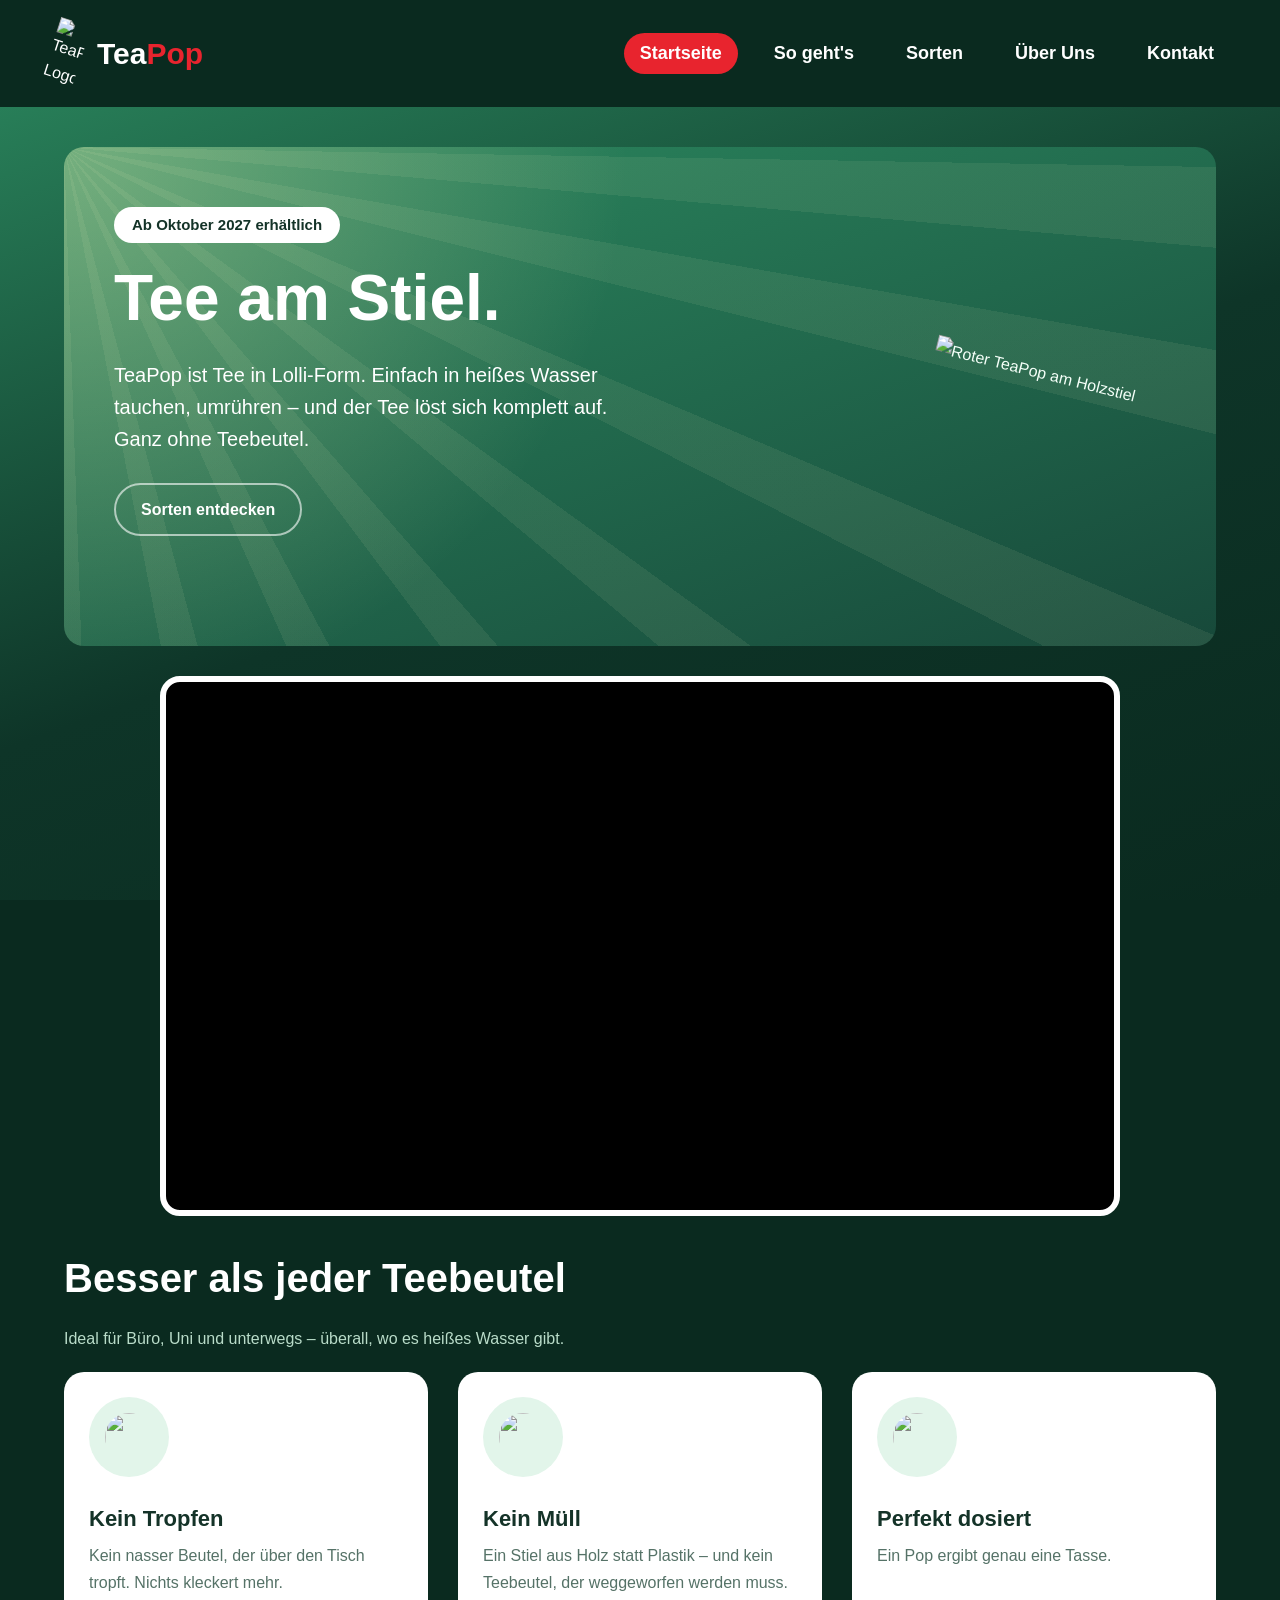
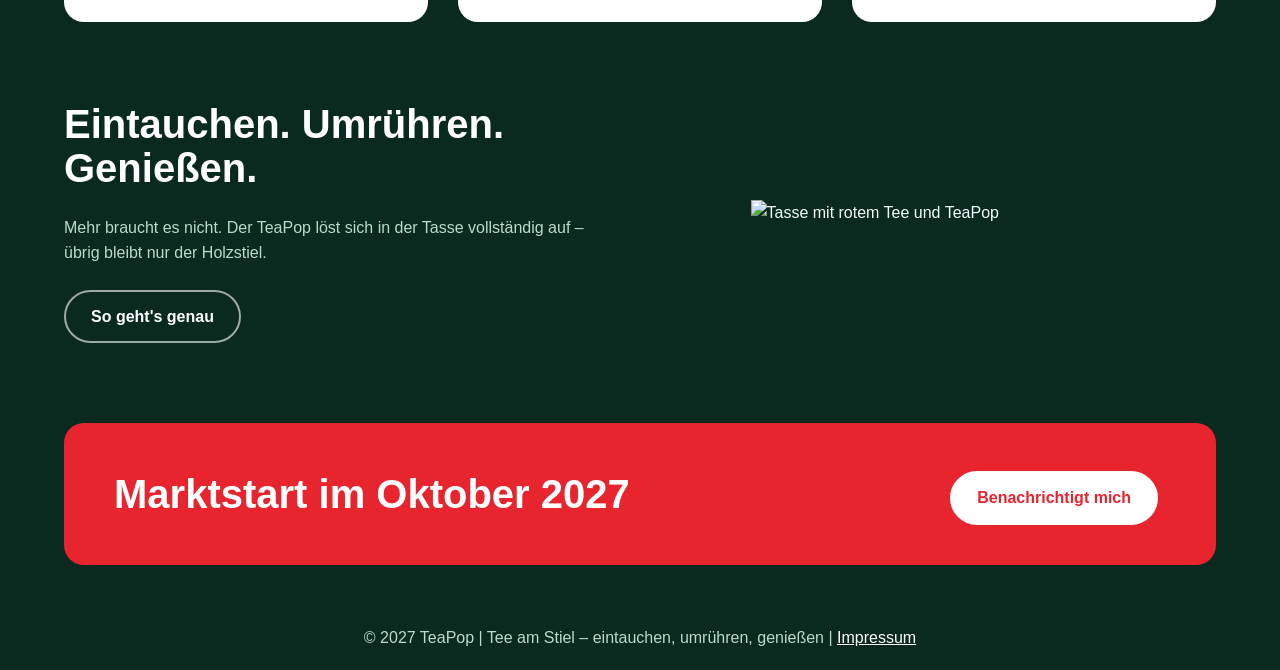
==== commit 5c757684: "Update index.html" ====
--- a/index.html
+++ b/index.html
@@ -1,148 +1,15 @@
-<!DOCTYPE html>
-<html lang="de">
-<head>
-  <meta charset="utf-8">
-  <meta name="viewport" content="width=device-width, initial-scale=1">
-  <title>TeaPop – Tee am Stiel</title>
-  <meta name="description" content="TeaPop ist Tee in Lolli-Form: eintauchen, umrühren, genießen. Ab Oktober 2027 erhältlich.">
-  <link rel="preconnect" href="https://fonts.googleapis.com">
-  <link rel="preconnect" href="https://fonts.gstatic.com" crossorigin>
-  <link href="https://fonts.googleapis.com/css2?family=Poppins:wght@300;400;500;600;700&display=swap" rel="stylesheet">
-  <link rel="stylesheet" href="style.css">
-</head>
-<body>
-
-  <header class="kopf">
-    <div class="wrap">
-      <a class="logo" href="index.html" aria-label="TeaPop – zur Startseite">
-        <svg class="" viewBox="0 0 200 350" aria-hidden="true"><rect x="89" y="100" width="22" height="240" rx="11" fill="#E3C08D"/><rect x="102" y="100" width="8" height="230" rx="4" fill="#C4975C" opacity=".45"/><circle cx="100" cy="100" r="92" fill="#E8242E"/><path d="M0.000,0.000 L0.007,0.001 L0.013,0.004 L0.018,0.008 L0.023,0.014 L0.026,0.021 L0.027,0.029 L0.027,0.038 L0.025,0.047 L0.020,0.056 L0.014,0.065 L0.005,0.073 L-0.005,0.080 L-0.017,0.085 L-0.031,0.088 L-0.045,0.089 L-0.061,0.088 L-0.077,0.083 L-0.092,0.076 L-0.108,0.067 L-0.122,0.054 L-0.134,0.039 L-0.145,0.021 L-0.153,0.002 L-0.159,-0.020 L-0.161,-0.043 L-0.160,-0.067 L-0.155,-0.092 L-0.146,-0.116 L-0.134,-0.140 L-0.118,-0.162 L-0.098,-0.182 L-0.074,-0.200 L-0.048,-0.215 L-0.019,-0.226 L0.012,-0.233 L0.045,-0.236 L0.079,-0.234 L0.113,-0.227 L0.146,-0.215 L0.178,-0.198 L0.209,-0.176 L0.236,-0.150 L0.261,-0.119 L0.281,-0.085 L0.296,-0.047 L0.307,-0.006 L0.311,0.036 L0.310,0.080 L0.302,0.123 L0.289,0.167 L0.269,0.208 L0.243,0.248 L0.211,0.284 L0.173,0.315 L0.131,0.342 L0.085,0.363 L0.036,0.378 L-0.016,0.386 L-0.070,0.387 L-0.124,0.380 L-0.177,0.366 L-0.229,0.344 L-0.278,0.315 L-0.323,0.279 L-0.363,0.236 L-0.398,0.187 L-0.426,0.134 L-0.447,0.076 L-0.460,0.014 L-0.464,-0.049 L-0.460,-0.113 L-0.446,-0.177 L-0.424,-0.239 L-0.393,-0.298 L-0.354,-0.354 L-0.306,-0.404 L-0.252,-0.447 L-0.191,-0.483 L-0.126,-0.511 L-0.056,-0.530 L0.017,-0.540 L0.091,-0.539 L0.165,-0.528 L0.238,-0.507 L0.309,-0.475 L0.375,-0.434 L0.435,-0.384 L0.489,-0.325 L0.534,-0.258 L0.571,-0.185 L0.597,-0.107 L0.613,-0.026 L0.617,0.058 L0.610,0.143 L0.591,0.227 L0.561,0.308 L0.519,0.386 L0.467,0.457 L0.405,0.522 L0.333,0.577 L0.254,0.623 L0.169,0.659 L0.079,0.682 L-0.015,0.693 L-0.110,0.691 L-0.204,0.677 L-0.297,0.649 L-0.386,0.608 L-0.469,0.555 L-0.545,0.491 L-0.612,0.416 L-0.669,0.332 L-0.714,0.240 L-0.747,0.142 L-0.766,0.040 L-0.771,-0.065 L-0.761,-0.170 L-0.737,-0.274 L-0.699,-0.375 L-0.647,-0.470" transform="translate(100 100) scale(92)" fill="none" stroke="#B0141C" stroke-width=".1" stroke-linecap="round"/><ellipse cx="62" cy="56" rx="24" ry="10" fill="#fff" opacity=".45" transform="rotate(-38 62 56)"/></svg>
-        <span>Tea<span class="pop">Pop</span></span>
-      </a>
-      <button class="menue-knopf" aria-label="Menü öffnen" aria-expanded="false" aria-controls="hauptmenue"><span></span></button>
-      <nav aria-label="Hauptmenü">
-        <ul class="nav" id="hauptmenue">
-          <li><a href="index.html" aria-current="page">Start</a></li><li><a href="so-gehts.html">So geht’s</a></li><li><a href="sorten.html">Sorten</a></li><li><a href="ueber-uns.html">Über uns</a></li><li><a href="kontakt.html">Kontakt</a></li>
-        </ul>
-      </nav>
-    </div>
-  </header>
-
-  <main>
-
-    <section class="hero">
-      <div class="sonne"></div><div class="blaetter links"><svg viewBox="0 0 400 400" aria-hidden="true"><g class="blatt-wiege"><g transform="translate(40,410)"><g transform="rotate(8)"><path d="M0,0 C 90,-82.5 90,-257.40000000000003 0,-330 C -90,-257.40000000000003 -90,-82.5 0,0Z" fill="#2E9C68"/><path d="M0,0 C -90,-82.5 -90,-257.40000000000003 0,-330 Z" fill="#F4FFB0" opacity=".14"/><path d="M0,0 L0,-306.90000000000003" stroke="#0E3528" stroke-width="4" opacity=".35" stroke-linecap="round"/></g><g transform="rotate(36)"><path d="M0,0 C 100,-92.5 100,-288.6 0,-370 C -100,-288.6 -100,-92.5 0,0Z" fill="#3BAF78"/><path d="M0,0 C -100,-92.5 -100,-288.6 0,-370 Z" fill="#F4FFB0" opacity=".14"/><path d="M0,0 L0,-344.1" stroke="#0E3528" stroke-width="4" opacity=".35" stroke-linecap="round"/></g><g transform="rotate(64)"><path d="M0,0 C 85,-70.0 85,-218.4 0,-280 C -85,-218.4 -85,-70.0 0,0Z" fill="#278A5B"/><path d="M0,0 C -85,-70.0 -85,-218.4 0,-280 Z" fill="#F4FFB0" opacity=".14"/><path d="M0,0 L0,-260.40000000000003" stroke="#0E3528" stroke-width="4" opacity=".35" stroke-linecap="round"/></g></g><g transform="translate(200,420)"><g transform="rotate(18)"><path d="M0,0 L0,-250" stroke="#4DBF89" stroke-width="7" stroke-linecap="round"/><g transform="translate(0,-26.6)"><g transform="rotate(58)"><path d="M0,0 C 16.714285714285715,-20.892857142857142 16.714285714285715,-65.18571428571428 0,-83.57142857142857 C -16.714285714285715,-65.18571428571428 -16.714285714285715,-20.892857142857142 0,0Z" fill="#4DBF89"/><path d="M0,0 C -16.714285714285715,-20.892857142857142 -16.714285714285715,-65.18571428571428 0,-83.57142857142857 Z" fill="#F4FFB0" opacity=".14"/><path d="M0,0 L0,-77.72142857142858" stroke="#0E3528" stroke-width="4" opacity=".35" stroke-linecap="round"/></g><g transform="rotate(-58)"><path d="M0,0 C 16.714285714285715,-20.892857142857142 16.714285714285715,-65.18571428571428 0,-83.57142857142857 C -16.714285714285715,-65.18571428571428 -16.714285714285715,-20.892857142857142 0,0Z" fill="#4DBF89"/><path d="M0,0 C -16.714285714285715,-20.892857142857142 -16.714285714285715,-65.18571428571428 0,-83.57142857142857 Z" fill="#F4FFB0" opacity=".14"/><path d="M0,0 L0,-77.72142857142858" stroke="#0E3528" stroke-width="4" opacity=".35" stroke-linecap="round"/></g></g><g transform="translate(0,-53.2)"><g transform="rotate(58)"><path d="M0,0 C 15.42857142857143,-19.28571428571429 15.42857142857143,-60.17142857142858 0,-77.14285714285715 C -15.42857142857143,-60.17142857142858 -15.42857142857143,-19.28571428571429 0,0Z" fill="#4DBF89"/><path d="M0,0 C -15.42857142857143,-19.28571428571429 -15.42857142857143,-60.17142857142858 0,-77.14285714285715 Z" fill="#F4FFB0" opacity=".14"/><path d="M0,0 L0,-71.74285714285716" stroke="#0E3528" stroke-width="4" opacity=".35" stroke-linecap="round"/></g><g transform="rotate(-58)"><path d="M0,0 C 15.42857142857143,-19.28571428571429 15.42857142857143,-60.17142857142858 0,-77.14285714285715 C -15.42857142857143,-60.17142857142858 -15.42857142857143,-19.28571428571429 0,0Z" fill="#4DBF89"/><path d="M0,0 C -15.42857142857143,-19.28571428571429 -15.42857142857143,-60.17142857142858 0,-77.14285714285715 Z" fill="#F4FFB0" opacity=".14"/><path d="M0,0 L0,-71.74285714285716" stroke="#0E3528" stroke-width="4" opacity=".35" stroke-linecap="round"/></g></g><g transform="translate(0,-79.8)"><g transform="rotate(58)"><path d="M0,0 C 14.142857142857142,-17.678571428571427 14.142857142857142,-55.15714285714285 0,-70.71428571428571 C -14.142857142857142,-55.15714285714285 -14.142857142857142,-17.678571428571427 0,0Z" fill="#4DBF89"/><path d="M0,0 C -14.142857142857142,-17.678571428571427 -14.142857142857142,-55.15714285714285 0,-70.71428571428571 Z" fill="#F4FFB0" opacity=".14"/><path d="M0,0 L0,-65.7642857142857" stroke="#0E3528" stroke-width="4" opacity=".35" stroke-linecap="round"/></g><g transform="rotate(-58)"><path d="M0,0 C 14.142857142857142,-17.678571428571427 14.142857142857142,-55.15714285714285 0,-70.71428571428571 C -14.142857142857142,-55.15714285714285 -14.142857142857142,-17.678571428571427 0,0Z" fill="#4DBF89"/><path d="M0,0 C -14.142857142857142,-17.678571428571427 -14.142857142857142,-55.15714285714285 0,-70.71428571428571 Z" fill="#F4FFB0" opacity=".14"/><path d="M0,0 L0,-65.7642857142857" stroke="#0E3528" stroke-width="4" opacity=".35" stroke-linecap="round"/></g></g><g transform="translate(0,-106.4)"><g transform="rotate(58)"><path d="M0,0 C 12.85714285714286,-16.071428571428573 12.85714285714286,-50.142857142857146 0,-64.28571428571429 C -12.85714285714286,-50.142857142857146 -12.85714285714286,-16.071428571428573 0,0Z" fill="#4DBF89"/><path d="M0,0 C -12.85714285714286,-16.071428571428573 -12.85714285714286,-50.142857142857146 0,-64.28571428571429 Z" fill="#F4FFB0" opacity=".14"/><path d="M0,0 L0,-59.78571428571429" stroke="#0E3528" stroke-width="4" opacity=".35" stroke-linecap="round"/></g><g transform="rotate(-58)"><path d="M0,0 C 12.85714285714286,-16.071428571428573 12.85714285714286,-50.142857142857146 0,-64.28571428571429 C -12.85714285714286,-50.142857142857146 -12.85714285714286,-16.071428571428573 0,0Z" fill="#4DBF89"/><path d="M0,0 C -12.85714285714286,-16.071428571428573 -12.85714285714286,-50.142857142857146 0,-64.28571428571429 Z" fill="#F4FFB0" opacity=".14"/><path d="M0,0 L0,-59.78571428571429" stroke="#0E3528" stroke-width="4" opacity=".35" stroke-linecap="round"/></g></g><g transform="translate(0,-133.0)"><g transform="rotate(58)"><path d="M0,0 C 11.571428571428571,-14.464285714285714 11.571428571428571,-45.128571428571426 0,-57.857142857142854 C -11.571428571428571,-45.128571428571426 -11.571428571428571,-14.464285714285714 0,0Z" fill="#4DBF89"/><path d="M0,0 C -11.571428571428571,-14.464285714285714 -11.571428571428571,-45.128571428571426 0,-57.857142857142854 Z" fill="#F4FFB0" opacity=".14"/><path d="M0,0 L0,-53.80714285714286" stroke="#0E3528" stroke-width="4" opacity=".35" stroke-linecap="round"/></g><g transform="rotate(-58)"><path d="M0,0 C 11.571428571428571,-14.464285714285714 11.571428571428571,-45.128571428571426 0,-57.857142857142854 C -11.571428571428571,-45.128571428571426 -11.571428571428571,-14.464285714285714 0,0Z" fill="#4DBF89"/><path d="M0,0 C -11.571428571428571,-14.464285714285714 -11.571428571428571,-45.128571428571426 0,-57.857142857142854 Z" fill="#F4FFB0" opacity=".14"/><path d="M0,0 L0,-53.80714285714286" stroke="#0E3528" stroke-width="4" opacity=".35" stroke-linecap="round"/></g></g><g transform="translate(0,-159.6)"><g transform="rotate(58)"><path d="M0,0 C 10.285714285714285,-12.857142857142856 10.285714285714285,-40.114285714285714 0,-51.42857142857142 C -10.285714285714285,-40.114285714285714 -10.285714285714285,-12.857142857142856 0,0Z" fill="#4DBF89"/><path d="M0,0 C -10.285714285714285,-12.857142857142856 -10.285714285714285,-40.114285714285714 0,-51.42857142857142 Z" fill="#F4FFB0" opacity=".14"/><path d="M0,0 L0,-47.82857142857143" stroke="#0E3528" stroke-width="4" opacity=".35" stroke-linecap="round"/></g><g transform="rotate(-58)"><path d="M0,0 C 10.285714285714285,-12.857142857142856 10.285714285714285,-40.114285714285714 0,-51.42857142857142 C -10.285714285714285,-40.114285714285714 -10.285714285714285,-12.857142857142856 0,0Z" fill="#4DBF89"/><path d="M0,0 C -10.285714285714285,-12.857142857142856 -10.285714285714285,-40.114285714285714 0,-51.42857142857142 Z" fill="#F4FFB0" opacity=".14"/><path d="M0,0 L0,-47.82857142857143" stroke="#0E3528" stroke-width="4" opacity=".35" stroke-linecap="round"/></g></g><g transform="translate(0,-186.2)"><g transform="rotate(58)"><path d="M0,0 C 9.0,-11.25 9.0,-35.1 0,-45.0 C -9.0,-35.1 -9.0,-11.25 0,0Z" fill="#4DBF89"/><path d="M0,0 C -9.0,-11.25 -9.0,-35.1 0,-45.0 Z" fill="#F4FFB0" opacity=".14"/><path d="M0,0 L0,-41.85" stroke="#0E3528" stroke-width="4" opacity=".35" stroke-linecap="round"/></g><g transform="rotate(-58)"><path d="M0,0 C 9.0,-11.25 9.0,-35.1 0,-45.0 C -9.0,-35.1 -9.0,-11.25 0,0Z" fill="#4DBF89"/><path d="M0,0 C -9.0,-11.25 -9.0,-35.1 0,-45.0 Z" fill="#F4FFB0" opacity=".14"/><path d="M0,0 L0,-41.85" stroke="#0E3528" stroke-width="4" opacity=".35" stroke-linecap="round"/></g></g><g transform="translate(0,-212.8)"><g transform="rotate(58)"><path d="M0,0 C 7.714285714285715,-9.642857142857144 7.714285714285715,-30.08571428571429 0,-38.57142857142858 C -7.714285714285715,-30.08571428571429 -7.714285714285715,-9.642857142857144 0,0Z" fill="#4DBF89"/><path d="M0,0 C -7.714285714285715,-9.642857142857144 -7.714285714285715,-30.08571428571429 0,-38.57142857142858 Z" fill="#F4FFB0" opacity=".14"/><path d="M0,0 L0,-35.87142857142858" stroke="#0E3528" stroke-width="4" opacity=".35" stroke-linecap="round"/></g><g transform="rotate(-58)"><path d="M0,0 C 7.714285714285715,-9.642857142857144 7.714285714285715,-30.08571428571429 0,-38.57142857142858 C -7.714285714285715,-30.08571428571429 -7.714285714285715,-9.642857142857144 0,0Z" fill="#4DBF89"/><path d="M0,0 C -7.714285714285715,-9.642857142857144 -7.714285714285715,-30.08571428571429 0,-38.57142857142858 Z" fill="#F4FFB0" opacity=".14"/><path d="M0,0 L0,-35.87142857142858" stroke="#0E3528" stroke-width="4" opacity=".35" stroke-linecap="round"/></g></g><g transform="translate(0,-239.4)"><g transform="rotate(58)"><path d="M0,0 C 6.428571428571428,-8.035714285714285 6.428571428571428,-25.07142857142857 0,-32.14285714285714 C -6.428571428571428,-25.07142857142857 -6.428571428571428,-8.035714285714285 0,0Z" fill="#4DBF89"/><path d="M0,0 C -6.428571428571428,-8.035714285714285 -6.428571428571428,-25.07142857142857 0,-32.14285714285714 Z" fill="#F4FFB0" opacity=".14"/><path d="M0,0 L0,-29.892857142857142" stroke="#0E3528" stroke-width="4" opacity=".35" stroke-linecap="round"/></g><g transform="rotate(-58)"><path d="M0,0 C 6.428571428571428,-8.035714285714285 6.428571428571428,-25.07142857142857 0,-32.14285714285714 C -6.428571428571428,-25.07142857142857 -6.428571428571428,-8.035714285714285 0,0Z" fill="#4DBF89"/><path d="M0,0 C -6.428571428571428,-8.035714285714285 -6.428571428571428,-25.07142857142857 0,-32.14285714285714 Z" fill="#F4FFB0" opacity=".14"/><path d="M0,0 L0,-29.892857142857142" stroke="#0E3528" stroke-width="4" opacity=".35" stroke-linecap="round"/></g></g></g></g></g></svg></div><div class="blaetter rechts"><svg viewBox="0 0 400 400" aria-hidden="true"><g class="blatt-wiege"><g transform="translate(40,410)"><g transform="rotate(8)"><path d="M0,0 C 90,-82.5 90,-257.40000000000003 0,-330 C -90,-257.40000000000003 -90,-82.5 0,0Z" fill="#2E9C68"/><path d="M0,0 C -90,-82.5 -90,-257.40000000000003 0,-330 Z" fill="#F4FFB0" opacity=".14"/><path d="M0,0 L0,-306.90000000000003" stroke="#0E3528" stroke-width="4" opacity=".35" stroke-linecap="round"/></g><g transform="rotate(36)"><path d="M0,0 C 100,-92.5 100,-288.6 0,-370 C -100,-288.6 -100,-92.5 0,0Z" fill="#3BAF78"/><path d="M0,0 C -100,-92.5 -100,-288.6 0,-370 Z" fill="#F4FFB0" opacity=".14"/><path d="M0,0 L0,-344.1" stroke="#0E3528" stroke-width="4" opacity=".35" stroke-linecap="round"/></g><g transform="rotate(64)"><path d="M0,0 C 85,-70.0 85,-218.4 0,-280 C -85,-218.4 -85,-70.0 0,0Z" fill="#278A5B"/><path d="M0,0 C -85,-70.0 -85,-218.4 0,-280 Z" fill="#F4FFB0" opacity=".14"/><path d="M0,0 L0,-260.40000000000003" stroke="#0E3528" stroke-width="4" opacity=".35" stroke-linecap="round"/></g></g><g transform="translate(200,420)"><g transform="rotate(18)"><path d="M0,0 L0,-250" stroke="#4DBF89" stroke-width="7" stroke-linecap="round"/><g transform="translate(0,-26.6)"><g transform="rotate(58)"><path d="M0,0 C 16.714285714285715,-20.892857142857142 16.714285714285715,-65.18571428571428 0,-83.57142857142857 C -16.714285714285715,-65.18571428571428 -16.714285714285715,-20.892857142857142 0,0Z" fill="#4DBF89"/><path d="M0,0 C -16.714285714285715,-20.892857142857142 -16.714285714285715,-65.18571428571428 0,-83.57142857142857 Z" fill="#F4FFB0" opacity=".14"/><path d="M0,0 L0,-77.72142857142858" stroke="#0E3528" stroke-width="4" opacity=".35" stroke-linecap="round"/></g><g transform="rotate(-58)"><path d="M0,0 C 16.714285714285715,-20.892857142857142 16.714285714285715,-65.18571428571428 0,-83.57142857142857 C -16.714285714285715,-65.18571428571428 -16.714285714285715,-20.892857142857142 0,0Z" fill="#4DBF89"/><path d="M0,0 C -16.714285714285715,-20.892857142857142 -16.714285714285715,-65.18571428571428 0,-83.57142857142857 Z" fill="#F4FFB0" opacity=".14"/><path d="M0,0 L0,-77.72142857142858" stroke="#0E3528" stroke-width="4" opacity=".35" stroke-linecap="round"/></g></g><g transform="translate(0,-53.2)"><g transform="rotate(58)"><path d="M0,0 C 15.42857142857143,-19.28571428571429 15.42857142857143,-60.17142857142858 0,-77.14285714285715 C -15.42857142857143,-60.17142857142858 -15.42857142857143,-19.28571428571429 0,0Z" fill="#4DBF89"/><path d="M0,0 C -15.42857142857143,-19.28571428571429 -15.42857142857143,-60.17142857142858 0,-77.14285714285715 Z" fill="#F4FFB0" opacity=".14"/><path d="M0,0 L0,-71.74285714285716" stroke="#0E3528" stroke-width="4" opacity=".35" stroke-linecap="round"/></g><g transform="rotate(-58)"><path d="M0,0 C 15.42857142857143,-19.28571428571429 15.42857142857143,-60.17142857142858 0,-77.14285714285715 C -15.42857142857143,-60.17142857142858 -15.42857142857143,-19.28571428571429 0,0Z" fill="#4DBF89"/><path d="M0,0 C -15.42857142857143,-19.28571428571429 -15.42857142857143,-60.17142857142858 0,-77.14285714285715 Z" fill="#F4FFB0" opacity=".14"/><path d="M0,0 L0,-71.74285714285716" stroke="#0E3528" stroke-width="4" opacity=".35" stroke-linecap="round"/></g></g><g transform="translate(0,-79.8)"><g transform="rotate(58)"><path d="M0,0 C 14.142857142857142,-17.678571428571427 14.142857142857142,-55.15714285714285 0,-70.71428571428571 C -14.142857142857142,-55.15714285714285 -14.142857142857142,-17.678571428571427 0,0Z" fill="#4DBF89"/><path d="M0,0 C -14.142857142857142,-17.678571428571427 -14.142857142857142,-55.15714285714285 0,-70.71428571428571 Z" fill="#F4FFB0" opacity=".14"/><path d="M0,0 L0,-65.7642857142857" stroke="#0E3528" stroke-width="4" opacity=".35" stroke-linecap="round"/></g><g transform="rotate(-58)"><path d="M0,0 C 14.142857142857142,-17.678571428571427 14.142857142857142,-55.15714285714285 0,-70.71428571428571 C -14.142857142857142,-55.15714285714285 -14.142857142857142,-17.678571428571427 0,0Z" fill="#4DBF89"/><path d="M0,0 C -14.142857142857142,-17.678571428571427 -14.142857142857142,-55.15714285714285 0,-70.71428571428571 Z" fill="#F4FFB0" opacity=".14"/><path d="M0,0 L0,-65.7642857142857" stroke="#0E3528" stroke-width="4" opacity=".35" stroke-linecap="round"/></g></g><g transform="translate(0,-106.4)"><g transform="rotate(58)"><path d="M0,0 C 12.85714285714286,-16.071428571428573 12.85714285714286,-50.142857142857146 0,-64.28571428571429 C -12.85714285714286,-50.142857142857146 -12.85714285714286,-16.071428571428573 0,0Z" fill="#4DBF89"/><path d="M0,0 C -12.85714285714286,-16.071428571428573 -12.85714285714286,-50.142857142857146 0,-64.28571428571429 Z" fill="#F4FFB0" opacity=".14"/><path d="M0,0 L0,-59.78571428571429" stroke="#0E3528" stroke-width="4" opacity=".35" stroke-linecap="round"/></g><g transform="rotate(-58)"><path d="M0,0 C 12.85714285714286,-16.071428571428573 12.85714285714286,-50.142857142857146 0,-64.28571428571429 C -12.85714285714286,-50.142857142857146 -12.85714285714286,-16.071428571428573 0,0Z" fill="#4DBF89"/><path d="M0,0 C -12.85714285714286,-16.071428571428573 -12.85714285714286,-50.142857142857146 0,-64.28571428571429 Z" fill="#F4FFB0" opacity=".14"/><path d="M0,0 L0,-59.78571428571429" stroke="#0E3528" stroke-width="4" opacity=".35" stroke-linecap="round"/></g></g><g transform="translate(0,-133.0)"><g transform="rotate(58)"><path d="M0,0 C 11.571428571428571,-14.464285714285714 11.571428571428571,-45.128571428571426 0,-57.857142857142854 C -11.571428571428571,-45.128571428571426 -11.571428571428571,-14.464285714285714 0,0Z" fill="#4DBF89"/><path d="M0,0 C -11.571428571428571,-14.464285714285714 -11.571428571428571,-45.128571428571426 0,-57.857142857142854 Z" fill="#F4FFB0" opacity=".14"/><path d="M0,0 L0,-53.80714285714286" stroke="#0E3528" stroke-width="4" opacity=".35" stroke-linecap="round"/></g><g transform="rotate(-58)"><path d="M0,0 C 11.571428571428571,-14.464285714285714 11.571428571428571,-45.128571428571426 0,-57.857142857142854 C -11.571428571428571,-45.128571428571426 -11.571428571428571,-14.464285714285714 0,0Z" fill="#4DBF89"/><path d="M0,0 C -11.571428571428571,-14.464285714285714 -11.571428571428571,-45.128571428571426 0,-57.857142857142854 Z" fill="#F4FFB0" opacity=".14"/><path d="M0,0 L0,-53.80714285714286" stroke="#0E3528" stroke-width="4" opacity=".35" stroke-linecap="round"/></g></g><g transform="translate(0,-159.6)"><g transform="rotate(58)"><path d="M0,0 C 10.285714285714285,-12.857142857142856 10.285714285714285,-40.114285714285714 0,-51.42857142857142 C -10.285714285714285,-40.114285714285714 -10.285714285714285,-12.857142857142856 0,0Z" fill="#4DBF89"/><path d="M0,0 C -10.285714285714285,-12.857142857142856 -10.285714285714285,-40.114285714285714 0,-51.42857142857142 Z" fill="#F4FFB0" opacity=".14"/><path d="M0,0 L0,-47.82857142857143" stroke="#0E3528" stroke-width="4" opacity=".35" stroke-linecap="round"/></g><g transform="rotate(-58)"><path d="M0,0 C 10.285714285714285,-12.857142857142856 10.285714285714285,-40.114285714285714 0,-51.42857142857142 C -10.285714285714285,-40.114285714285714 -10.285714285714285,-12.857142857142856 0,0Z" fill="#4DBF89"/><path d="M0,0 C -10.285714285714285,-12.857142857142856 -10.285714285714285,-40.114285714285714 0,-51.42857142857142 Z" fill="#F4FFB0" opacity=".14"/><path d="M0,0 L0,-47.82857142857143" stroke="#0E3528" stroke-width="4" opacity=".35" stroke-linecap="round"/></g></g><g transform="translate(0,-186.2)"><g transform="rotate(58)"><path d="M0,0 C 9.0,-11.25 9.0,-35.1 0,-45.0 C -9.0,-35.1 -9.0,-11.25 0,0Z" fill="#4DBF89"/><path d="M0,0 C -9.0,-11.25 -9.0,-35.1 0,-45.0 Z" fill="#F4FFB0" opacity=".14"/><path d="M0,0 L0,-41.85" stroke="#0E3528" stroke-width="4" opacity=".35" stroke-linecap="round"/></g><g transform="rotate(-58)"><path d="M0,0 C 9.0,-11.25 9.0,-35.1 0,-45.0 C -9.0,-35.1 -9.0,-11.25 0,0Z" fill="#4DBF89"/><path d="M0,0 C -9.0,-11.25 -9.0,-35.1 0,-45.0 Z" fill="#F4FFB0" opacity=".14"/><path d="M0,0 L0,-41.85" stroke="#0E3528" stroke-width="4" opacity=".35" stroke-linecap="round"/></g></g><g transform="translate(0,-212.8)"><g transform="rotate(58)"><path d="M0,0 C 7.714285714285715,-9.642857142857144 7.714285714285715,-30.08571428571429 0,-38.57142857142858 C -7.714285714285715,-30.08571428571429 -7.714285714285715,-9.642857142857144 0,0Z" fill="#4DBF89"/><path d="M0,0 C -7.714285714285715,-9.642857142857144 -7.714285714285715,-30.08571428571429 0,-38.57142857142858 Z" fill="#F4FFB0" opacity=".14"/><path d="M0,0 L0,-35.87142857142858" stroke="#0E3528" stroke-width="4" opacity=".35" stroke-linecap="round"/></g><g transform="rotate(-58)"><path d="M0,0 C 7.714285714285715,-9.642857142857144 7.714285714285715,-30.08571428571429 0,-38.57142857142858 C -7.714285714285715,-30.08571428571429 -7.714285714285715,-9.642857142857144 0,0Z" fill="#4DBF89"/><path d="M0,0 C -7.714285714285715,-9.642857142857144 -7.714285714285715,-30.08571428571429 0,-38.57142857142858 Z" fill="#F4FFB0" opacity=".14"/><path d="M0,0 L0,-35.87142857142858" stroke="#0E3528" stroke-width="4" opacity=".35" stroke-linecap="round"/></g></g><g transform="translate(0,-239.4)"><g transform="rotate(58)"><path d="M0,0 C 6.428571428571428,-8.035714285714285 6.428571428571428,-25.07142857142857 0,-32.14285714285714 C -6.428571428571428,-25.07142857142857 -6.428571428571428,-8.035714285714285 0,0Z" fill="#4DBF89"/><path d="M0,0 C -6.428571428571428,-8.035714285714285 -6.428571428571428,-25.07142857142857 0,-32.14285714285714 Z" fill="#F4FFB0" opacity=".14"/><path d="M0,0 L0,-29.892857142857142" stroke="#0E3528" stroke-width="4" opacity=".35" stroke-linecap="round"/></g><g transform="rotate(-58)"><path d="M0,0 C 6.428571428571428,-8.035714285714285 6.428571428571428,-25.07142857142857 0,-32.14285714285714 C -6.428571428571428,-25.07142857142857 -6.428571428571428,-8.035714285714285 0,0Z" fill="#4DBF89"/><path d="M0,0 C -6.428571428571428,-8.035714285714285 -6.428571428571428,-25.07142857142857 0,-32.14285714285714 Z" fill="#F4FFB0" opacity=".14"/><path d="M0,0 L0,-29.892857142857142" stroke="#0E3528" stroke-width="4" opacity=".35" stroke-linecap="round"/></g></g></g></g></g></svg></div>
-      <div class="wrap">
-        <div>
-          <span class="marke">Ab Oktober 2027 erhältlich</span>
-          <h1>Tee am Stiel.</h1>
-          <p class="intro">TeaPop ist Tee in Lolli-Form. Einfach in heißes Wasser tauchen, umrühren – und der Tee löst sich komplett auf. Ganz ohne Teebeutel.</p>
-          <div class="knoepfe">
-            <a class="knopf" href="#video">Pitch-Video ansehen</a>
-            <a class="knopf hell" href="sorten.html">Sorten entdecken</a>
-          </div>
-        </div>
-        <div class="bild">
-          <span class="funke" style="width:14px;height:14px;left:12%;top:18%"></span>
-          <span class="funke" style="width:9px;height:9px;right:14%;top:8%;background:#E8242E"></span>
-          <span class="funke" style="width:12px;height:12px;right:6%;top:52%"></span>
-          <svg class="lolli-gross" viewBox="0 0 200 430" aria-hidden="true"><rect x="89" y="100" width="22" height="320" rx="11" fill="#E3C08D"/><rect x="102" y="100" width="8" height="310" rx="4" fill="#C4975C" opacity=".45"/><circle cx="100" cy="100" r="92" fill="#E8242E"/><path d="M0.000,0.000 L0.007,0.001 L0.013,0.004 L0.018,0.008 L0.023,0.014 L0.026,0.021 L0.027,0.029 L0.027,0.038 L0.025,0.047 L0.020,0.056 L0.014,0.065 L0.005,0.073 L-0.005,0.080 L-0.017,0.085 L-0.031,0.088 L-0.045,0.089 L-0.061,0.088 L-0.077,0.083 L-0.092,0.076 L-0.108,0.067 L-0.122,0.054 L-0.134,0.039 L-0.145,0.021 L-0.153,0.002 L-0.159,-0.020 L-0.161,-0.043 L-0.160,-0.067 L-0.155,-0.092 L-0.146,-0.116 L-0.134,-0.140 L-0.118,-0.162 L-0.098,-0.182 L-0.074,-0.200 L-0.048,-0.215 L-0.019,-0.226 L0.012,-0.233 L0.045,-0.236 L0.079,-0.234 L0.113,-0.227 L0.146,-0.215 L0.178,-0.198 L0.209,-0.176 L0.236,-0.150 L0.261,-0.119 L0.281,-0.085 L0.296,-0.047 L0.307,-0.006 L0.311,0.036 L0.310,0.080 L0.302,0.123 L0.289,0.167 L0.269,0.208 L0.243,0.248 L0.211,0.284 L0.173,0.315 L0.131,0.342 L0.085,0.363 L0.036,0.378 L-0.016,0.386 L-0.070,0.387 L-0.124,0.380 L-0.177,0.366 L-0.229,0.344 L-0.278,0.315 L-0.323,0.279 L-0.363,0.236 L-0.398,0.187 L-0.426,0.134 L-0.447,0.076 L-0.460,0.014 L-0.464,-0.049 L-0.460,-0.113 L-0.446,-0.177 L-0.424,-0.239 L-0.393,-0.298 L-0.354,-0.354 L-0.306,-0.404 L-0.252,-0.447 L-0.191,-0.483 L-0.126,-0.511 L-0.056,-0.530 L0.017,-0.540 L0.091,-0.539 L0.165,-0.528 L0.238,-0.507 L0.309,-0.475 L0.375,-0.434 L0.435,-0.384 L0.489,-0.325 L0.534,-0.258 L0.571,-0.185 L0.597,-0.107 L0.613,-0.026 L0.617,0.058 L0.610,0.143 L0.591,0.227 L0.561,0.308 L0.519,0.386 L0.467,0.457 L0.405,0.522 L0.333,0.577 L0.254,0.623 L0.169,0.659 L0.079,0.682 L-0.015,0.693 L-0.110,0.691 L-0.204,0.677 L-0.297,0.649 L-0.386,0.608 L-0.469,0.555 L-0.545,0.491 L-0.612,0.416 L-0.669,0.332 L-0.714,0.240 L-0.747,0.142 L-0.766,0.040 L-0.771,-0.065 L-0.761,-0.170 L-0.737,-0.274 L-0.699,-0.375 L-0.647,-0.470" transform="translate(100 100) scale(92)" fill="none" stroke="#B0141C" stroke-width=".1" stroke-linecap="round"/><ellipse cx="62" cy="56" rx="24" ry="10" fill="#fff" opacity=".45" transform="rotate(-38 62 56)"/></svg>
-        </div>
-      </div>
-    </section>
-
-    <section class="band" id="video">
-      <div class="wrap">
-        <div class="titel mitte">
-          <h2>TeaPop in <span class="rot">45 Sekunden</span></h2>
-          <p>Unser Pitch-Video zeigt, wie aus dem Teebeutel ein TeaPop wird.</p>
-        </div>
-        <div class="video-rahmen">
-          <!-- VIDEO: Die Datei liegt im Ordner "video".
-               Wenn das Video auf YouTube ist, kannst du den <video>-Block
-               durch den YouTube-Code ersetzen, zum Beispiel:
-               <iframe src="https://www.youtube.com/embed/DEINE-VIDEO-ID"
-                       title="TeaPop Pitch-Video" allowfullscreen></iframe> -->
-          <video controls preload="metadata" poster="video/poster.jpg" playsinline>
-            <source src="video/teapop-pitch.mp4" type="video/mp4">
-            Dein Browser kann das Video leider nicht abspielen.
-            <a href="video/teapop-pitch.mp4">Video herunterladen</a>.
-          </video>
-        </div>
-      </div>
-    </section>
-
-    <section class="band">
-      <div class="wrap">
-        <div class="titel">
-          <h2>Besser als jeder Teebeutel</h2>
-          <p>Ideal für Büro, Uni und unterwegs – überall, wo es heißes Wasser gibt.</p>
-        </div>
-        
-        <div class="raster">
-          <article class="karte"><div class="symbol"><svg viewBox="0 0 48 48"><path d="M24,4 C 34,17 38,24 38,30 A14,14 0 1 1 10,30 C 10,24 14,17 24,4Z" fill="#E8242E"/><line x1="7" y1="7" x2="41" y2="41" stroke="#0E3528" stroke-width="5" stroke-linecap="round"/></svg></div><h3>Kein Tropfen</h3><p>Kein nasser Beutel, der über den Tisch tropft. Nichts kleckert mehr.</p></article>
-          <article class="karte"><div class="symbol"><svg viewBox="0 0 48 48"><path d="M8,40 C 8,18 22,6 42,6 C 42,26 30,40 10,40 Z" fill="#3BAF78"/><path d="M6,44 C 16,32 24,24 34,15" fill="none" stroke="#0E3528" stroke-width="3.5" stroke-linecap="round"/></svg></div><h3>Kein Müll</h3><p>Ein Stiel aus Holz statt Plastik – und kein Teebeutel, der weggeworfen werden muss.</p></article>
-          <article class="karte"><div class="symbol"><svg viewBox="0 0 48 48"><path d="M34,18 C 46,17 46,32 33,32" fill="none" stroke="#0E3528" stroke-width="4" stroke-linecap="round"/><path d="M6,14 h30 l-2,22 q-1,6 -7,6 h-12 q-6,0 -7,-6 Z" fill="#0E3528"/><path d="M14,27 l5,5 l10,-11" fill="none" stroke="#fff" stroke-width="4" stroke-linecap="round" stroke-linejoin="round"/></svg></div><h3>Perfekt dosiert</h3><p>Ein Pop ergibt genau eine Tasse. Kein Abmessen, kein zu starker oder zu dünner Tee.</p></article>
-        </div>
-      </div>
-    </section>
-
-    <section class="band">
-      <div class="wrap zwei">
-        <div>
-          <h2>Eintauchen. Umrühren. <span class="rot">Genießen.</span></h2>
-          <p class="leise">Mehr braucht es nicht. Der TeaPop löst sich in der Tasse vollständig auf – übrig bleibt nur der Holzstiel.</p>
-          <div class="knoepfe"><a class="knopf hell" href="so-gehts.html">So geht’s genau</a></div>
-        </div>
-        <div class="schritt" style="padding:20px"><svg class="szene" viewBox="0 0 300 220" aria-hidden="true"><ellipse cx="150" cy="200" rx="95" ry="9" fill="#000" opacity=".25"/><path d="M206,90 C 252,86 252,160 204,160" fill="none" stroke="#E4FBF2" stroke-width="12" stroke-linecap="round" opacity=".85"/><clipPath id="cDD1F2A"><path d="M78,60 L86,184 Q87,196 99,196 L201,196 Q213,196 214,184 L222,60 Z"/></clipPath><g clip-path="url(#cDD1F2A)"><rect x="70" y="92" width="160" height="110" fill="#DD1F2A"/></g><g transform="translate(150,120) rotate(180)"><rect x="-6" y="0" width="12" height="140" rx="6" fill="#E3C08D"/></g><circle cx="150" cy="142" r="30" fill="#E8242E"/><ellipse cx="139" cy="131" rx="9" ry="4" fill="#fff" opacity=".45" transform="rotate(-38 139 131)"/><path d="M78,60 L86,184 Q87,196 99,196 L201,196 Q213,196 214,184 L222,60 Z" fill="#fff" opacity=".15" stroke="#E4FBF2" stroke-width="5" stroke-linejoin="round"/></svg></div>
-      </div>
-    </section>
-
-    <section class="band aufruf">
-      <div class="wrap">
-        <h2>Marktstart im Oktober 2027</h2>
-        <a class="knopf" href="kontakt.html#newsletter">Benachrichtigt mich</a>
-      </div>
-    </section>
-
-  </main>
-
-  <footer class="fuss">
-    <div class="wrap">
-      <div>
-        <a class="logo" href="index.html"><svg class="" viewBox="0 0 200 350" aria-hidden="true"><rect x="89" y="100" width="22" height="240" rx="11" fill="#E3C08D"/><rect x="102" y="100" width="8" height="230" rx="4" fill="#C4975C" opacity=".45"/><circle cx="100" cy="100" r="92" fill="#E8242E"/><path d="M0.000,0.000 L0.007,0.001 L0.013,0.004 L0.018,0.008 L0.023,0.014 L0.026,0.021 L0.027,0.029 L0.027,0.038 L0.025,0.047 L0.020,0.056 L0.014,0.065 L0.005,0.073 L-0.005,0.080 L-0.017,0.085 L-0.031,0.088 L-0.045,0.089 L-0.061,0.088 L-0.077,0.083 L-0.092,0.076 L-0.108,0.067 L-0.122,0.054 L-0.134,0.039 L-0.145,0.021 L-0.153,0.002 L-0.159,-0.020 L-0.161,-0.043 L-0.160,-0.067 L-0.155,-0.092 L-0.146,-0.116 L-0.134,-0.140 L-0.118,-0.162 L-0.098,-0.182 L-0.074,-0.200 L-0.048,-0.215 L-0.019,-0.226 L0.012,-0.233 L0.045,-0.236 L0.079,-0.234 L0.113,-0.227 L0.146,-0.215 L0.178,-0.198 L0.209,-0.176 L0.236,-0.150 L0.261,-0.119 L0.281,-0.085 L0.296,-0.047 L0.307,-0.006 L0.311,0.036 L0.310,0.080 L0.302,0.123 L0.289,0.167 L0.269,0.208 L0.243,0.248 L0.211,0.284 L0.173,0.315 L0.131,0.342 L0.085,0.363 L0.036,0.378 L-0.016,0.386 L-0.070,0.387 L-0.124,0.380 L-0.177,0.366 L-0.229,0.344 L-0.278,0.315 L-0.323,0.279 L-0.363,0.236 L-0.398,0.187 L-0.426,0.134 L-0.447,0.076 L-0.460,0.014 L-0.464,-0.049 L-0.460,-0.113 L-0.446,-0.177 L-0.424,-0.239 L-0.393,-0.298 L-0.354,-0.354 L-0.306,-0.404 L-0.252,-0.447 L-0.191,-0.483 L-0.126,-0.511 L-0.056,-0.530 L0.017,-0.540 L0.091,-0.539 L0.165,-0.528 L0.238,-0.507 L0.309,-0.475 L0.375,-0.434 L0.435,-0.384 L0.489,-0.325 L0.534,-0.258 L0.571,-0.185 L0.597,-0.107 L0.613,-0.026 L0.617,0.058 L0.610,0.143 L0.591,0.227 L0.561,0.308 L0.519,0.386 L0.467,0.457 L0.405,0.522 L0.333,0.577 L0.254,0.623 L0.169,0.659 L0.079,0.682 L-0.015,0.693 L-0.110,0.691 L-0.204,0.677 L-0.297,0.649 L-0.386,0.608 L-0.469,0.555 L-0.545,0.491 L-0.612,0.416 L-0.669,0.332 L-0.714,0.240 L-0.747,0.142 L-0.766,0.040 L-0.771,-0.065 L-0.761,-0.170 L-0.737,-0.274 L-0.699,-0.375 L-0.647,-0.470" transform="translate(100 100) scale(92)" fill="none" stroke="#B0141C" stroke-width=".1" stroke-linecap="round"/><ellipse cx="62" cy="56" rx="24" ry="10" fill="#fff" opacity=".45" transform="rotate(-38 62 56)"/></svg><span>Tea<span class="pop">Pop</span></span></a>
-        <p class="leise" style="margin-top:12px">Tee am Stiel. Eintauchen, umrühren, genießen.<br>Ab Oktober 2027 erhältlich.</p>
-      </div>
-      <div>
-        <h4>Seiten</h4>
-        <ul><li><a href="index.html">Start</a></li><li><a href="so-gehts.html">So geht’s</a></li><li><a href="sorten.html">Sorten</a></li><li><a href="ueber-uns.html">Über uns</a></li><li><a href="kontakt.html">Kontakt</a></li></ul>
-      </div>
-      <div>
-        <h4>Mehr</h4>
-        <ul>
-          <li><a href="index.html#video">Pitch-Video</a></li>
-          <li><a href="sorten.html">Alle Sorten</a></li>
-          <li><a href="kontakt.html#newsletter">Zum Marktstart informieren</a></li>
-        </ul>
-      </div>
-      <p class="klein">© <span id="jahr">2026</span> TeaPop · Ein fiktives Startup-Projekt</p>
-    </div>
-  </footer>
-
-  <script src="script.js"></script>
-</body>
-</html>
 <!DOCTYPE html>
 <html lang="de">
 
 <head>
     <meta charset="UTF-8">
     <meta name="viewport" content="width=device-width, initial-scale=1.0">
-    <meta name="description" content="Kontakt zu TeaPop">
-    <meta name="keywords" content="Tee, TeaPop, Kontakt, Marktstart">
+    <meta name="description" content="TeaPop – Tee am Stiel">
+    <meta name="keywords" content="Tee, TeaPop, Tee am Stiel, Lolli, Teebeutel">
     <meta name="author" content="Lika Unruh,Muskan Kaur">
     <meta name="robots" content="index,follow">
 
-    <title>Kontakt - TeaPop</title>
+    <title>Startseite - TeaPop</title>
 
     <link rel="stylesheet" href="https://fonts.googleapis.com/css2?family=Poppins:wght@400;500;600;700&display=swap">
     <link rel="stylesheet" href="style.css">
@@ -159,11 +26,11 @@
 
     <nav>
         <ul>
-            <li><a href="index.html">Startseite</a></li>
+            <li><a href="index.html" class="aktiv">Startseite</a></li>
             <li><a href="sogehts.html">So geht's</a></li>
             <li><a href="sorten.html">Sorten</a></li>
             <li><a href="ueberuns.html">Über Uns</a></li>
-            <li><a href="kontakt.html" class="aktiv">Kontakt</a></li>
+            <li><a href="kontakt.html">Kontakt</a></li>
         </ul>
     </nav>
 
@@ -173,14 +40,72 @@
 
     <section class="hero">
         <div class="inhalt">
+
             <div class="text">
-                <h2>Kontakt</h2>
+                <span class="hinweis-oben">Ab Oktober 2027 erhältlich</span>
+
+                <h2>Tee am Stiel.</h2>
 
                 <p>
-                    Fragen, Ideen oder ein Sortenwunsch? Schreib uns –
-                    oder lass dich zum Marktstart informieren.
+                    TeaPop ist Tee in Lolli-Form. Einfach in heißes Wasser tauchen,
+                    umrühren – und der Tee löst sich komplett auf. Ganz ohne Teebeutel.
                 </p>
+
+                
+                <a href="sorten.html" class="button hell">Sorten entdecken</a>
             </div>
+
+            <div class="bild">
+                <img src="bilder/teapop.png" alt="Roter TeaPop am Holzstiel">
+            </div>
+
+        </div>
+    </section>
+
+ 
+    </section>
+            <div class="video">
+                
+                               <div class="video">
+                <iframe
+                    src="https://www.youtube.com/embed/5K6F2nqPA3Y?si=FQ58uBHGP2J1Bga0"
+                    title="TeaPop Pitch-Video"
+                    frameborder="0"
+                    allow="accelerometer; autoplay; clipboard-write; encrypted-media; gyroscope; picture-in-picture; web-share"
+                    referrerpolicy="strict-origin-when-cross-origin"
+                    allowfullscreen>
+                </iframe>
+            </div>
+                    
+                
+            </div>
+    <section class="info">
+        <div class="inhalt">
+
+            <h2>Besser als jeder Teebeutel</h2>
+
+            <p class="leise">
+                Ideal für Büro, Uni und unterwegs – überall, wo es heißes Wasser gibt.
+            </p>
+
+            <ul class="karten">
+                <li>
+                    <img src="bilder/icon-tropfen.png" alt="" class="symbol">
+                    <h3>Kein Tropfen</h3>
+                    <p>Kein nasser Beutel, der über den Tisch tropft. Nichts kleckert mehr.</p>
+                </li>
+                <li>
+                    <img src="bilder/icon-blatt.png" alt="" class="symbol">
+                    <h3>Kein Müll</h3>
+                    <p>Ein Stiel aus Holz statt Plastik – und kein Teebeutel, der weggeworfen werden muss.</p>
+                </li>
+                <li>
+                    <img src="bilder/icon-tasse.png" alt="" class="symbol">
+                    <h3>Perfekt dosiert</h3>
+                    <p>Ein Pop ergibt genau eine Tasse.</p>
+                </li>
+            </ul>
+
         </div>
     </section>
 
@@ -188,47 +113,27 @@
         <div class="inhalt spalten">
 
             <div>
-                
-				<form action="bestaetigung.html" method="get">
+                <h2>Eintauchen. Umrühren. Genießen.</span></h2>
 
-                    <h2>Schreib uns</h2>
+                <p class="leise">
+                    Mehr braucht es nicht. Der TeaPop löst sich in der Tasse vollständig auf –
+                    übrig bleibt nur der Holzstiel.
+                </p>
 
-                    <label for="name">Name</label>
-                    <input type="text" id="name" name="name" required>
-
-                    <label for="email">E-Mail</label>
-                    <input type="email" id="email" name="email" required>
-
-                    <label for="nachricht">Nachricht</label>
-                    <textarea id="nachricht" name="nachricht"></textarea>
-
-                    <label class="checkbox">
-                        <input type="checkbox" name="marktstart" checked>
-                        Benachrichtigt mich zum Marktstart im Oktober 2027.
-                    </label>
-
-                    <button type="submit" class="button">Absenden</button>
-
-                    
-
-                </form>
+                <a href="sogehts.html" class="button hell">So geht's genau</a>
             </div>
 
             <div>
-                <h2>Bald in deiner Tasse</h2>
-
-                <p class="leise">
-                    TeaPop kommt im Oktober 2027 auf den Markt.
-                    Setz beim Formular den Haken, wenn du zum Start Bescheid bekommen möchtest.
-                </p>
-
-                <img src="bilder/schritt3.png" alt="Tasse mit fertigem Tee">
-
-                <br>
-
-                <a href="index.html#video" class="button hell">Pitch-Video ansehen</a>
+                <img src="bilder/tasse.png" alt="Tasse mit rotem Tee und TeaPop">
             </div>
 
+        </div>
+    </section>
+
+    <section class="aufruf">
+        <div class="inhalt">
+            <h2>Marktstart im Oktober 2027</h2>
+            <a href="kontakt.html" class="button">Benachrichtigt mich</a>
         </div>
     </section>
 
@@ -244,1135 +149,4 @@
 
 </body>
 </html>
-<!DOCTYPE html>
-<html lang="de">
 
-<head>
-    <meta charset="UTF-8">
-    <meta name="viewport" content="width=device-width, initial-scale=1.0">
-    <meta name="description" content="So funktioniert TeaPop">
-    <meta name="keywords" content="Tee, TeaPop, Anleitung, Zubereitung">
-    <meta name="author" content="Lika Unruh,Muskan Kaur">
-    <meta name="robots" content="index,follow">
-
-    <title>So geht's - TeaPop</title>
-
-    <link rel="stylesheet" href="https://fonts.googleapis.com/css2?family=Poppins:wght@400;500;600;700&display=swap">
-    <link rel="stylesheet" href="style.css">
-</head>
-
-<body>
-
-<header>
-
-    <div class="logo">
-        <img src="bilder/logo.png" alt="TeaPop Logo">
-        <h1>Tea<span>Pop</span></h1>
-    </div>
-
-    <nav>
-        <ul>
-            <li><a href="index.html">Startseite</a></li>
-            <li><a href="sogehts.html" class="aktiv">So geht's</a></li>
-            <li><a href="sorten.html">Sorten</a></li>
-            <li><a href="ueberuns.html">Über Uns</a></li>
-            <li><a href="kontakt.html">Kontakt</a></li>
-        </ul>
-    </nav>
-
-</header>
-
-<main>
-
-    <section class="hero">
-        <div class="inhalt">
-            <div class="text">
-                <h2>So geht's</h2>
-
-                <p>
-                    Drei Schritte, eine Tasse Tee. Kein Beutel, kein Sieb, kein Abmessen.
-                </p>
-            </div>
-        </div>
-    </section>
-
-    <section>
-        <div class="inhalt schritte">
-
-            <div class="schritt">
-                <img src="bilder/schritt1.png" alt="TeaPop wird in eine Tasse getaucht">
-                <span class="nummer">1</span>
-                <h3>Eintauchen</h3>
-                <p>Den TeaPop am Holzstiel in eine Tasse mit heißem Wasser tauchen.</p>
-            </div>
-
-            <div class="schritt">
-                <img src="bilder/schritt2.png" alt="TeaPop wird umgerührt">
-                <span class="nummer">2</span>
-                <h3>Umrühren</h3>
-                <p>Mit dem Stiel umrühren. Der TeaPop löst sich dabei komplett im Wasser auf.</p>
-            </div>
-
-            <div class="schritt">
-                <img src="bilder/schritt3.png" alt="Fertiger Tee in der Tasse">
-                <span class="nummer">3</span>
-                <h3>Genießen</h3>
-                <p>Stiel herausnehmen – fertig ist der Tee. Kein nasser Beutel, kein Tropfen.</p>
-            </div>
-
-        </div>
-    </section>
-
-    <section>
-        <div class="inhalt spalten">
-
-            <div>
-                <h2>Häufige Fragen</h2>
-
-                <p class="leise">
-                    Noch etwas unklar? Schreib uns über die <a href="kontakt.html">Kontaktseite</a>.
-                </p>
-            </div>
-
-            <div>
-                <details open>
-                    <summary>Wie lange dauert es, bis der Tee fertig ist?</summary>
-                    <p>Nur so lange, bis sich der TeaPop beim Umrühren aufgelöst hat – etwa ein bis zwei Minuten.</p>
-                </details>
-
-                <details>
-                    <summary>Wie heiß sollte das Wasser sein?</summary>
-                    <p>Heiß, aber nicht unbedingt kochend. Je wärmer das Wasser, desto schneller löst sich der TeaPop.</p>
-                </details>
-
-                <details>
-                    <summary>Was passiert mit dem Stiel?</summary>
-                    <p>Der Stiel ist aus Holz statt Plastik. Nach dem Umrühren kannst du ihn einfach entsorgen.</p>
-                </details>
-
-                <details>
-                    <summary>Wie viele Tassen ergibt ein TeaPop?</summary>
-                    <p>Genau eine. Jeder TeaPop ist für eine normale Tasse abgestimmt.</p>
-                </details>
-
-                <details>
-                    <summary>Wann kann ich TeaPop kaufen?</summary>
-                    <p>TeaPop kommt im Oktober 2027 auf den Markt.</p>
-                </details>
-            </div>
-
-        </div>
-    </section>
-
-    <section class="aufruf">
-        <div class="inhalt">
-            <h2>Lieber im Video sehen?</h2>
-            <a href="index.html#video" class="button">Zum Pitch-Video</a>
-        </div>
-    </section>
-
-</main>
-
-<footer>
-
-    <p>
-                © 2027 TeaPop | Tee am Stiel – eintauchen, umrühren, genießen | <a href="impressum.html">Impressum</a>
-    </p>
-
-</footer>
-
-</body>
-</html>
-<!DOCTYPE html>
-<html lang="de">
-
-<head>
-    <meta charset="UTF-8">
-    <meta name="viewport" content="width=device-width, initial-scale=1.0">
-    <meta name="description" content="Die Sorten von TeaPop">
-    <meta name="keywords" content="Tee, TeaPop, Sorten, Minze, Waldbeere, Matcha, Hibiskus">
-    <meta name="author" content="Lika Unruh,Muskan Kaur">
-    <meta name="robots" content="index,follow">
-
-    <title>Sorten - TeaPop</title>
-
-    <link rel="stylesheet" href="https://fonts.googleapis.com/css2?family=Poppins:wght@400;500;600;700&display=swap">
-    <link rel="stylesheet" href="style.css">
-</head>
-
-<body>
-
-<header>
-
-    <div class="logo">
-        <img src="bilder/logo.png" alt="TeaPop Logo">
-        <h1>Tea<span>Pop</span></h1>
-    </div>
-
-    <nav>
-        <ul>
-            <li><a href="index.html">Startseite</a></li>
-            <li><a href="sogehts.html">So geht's</a></li>
-            <li><a href="sorten.html" class="aktiv">Sorten</a></li>
-            <li><a href="ueberuns.html">Über Uns</a></li>
-            <li><a href="kontakt.html">Kontakt</a></li>
-        </ul>
-    </nav>
-
-</header>
-
-<main>
-
-    <section class="hero">
-        <div class="inhalt">
-            <div class="text">
-                <h2>Vier Sorten zum Start</h2>
-
-                <p>
-                    Von frisch bis fruchtig: Zum Marktstart gibt es TeaPop
-                    in vier Geschmacksrichtungen.
-                </p>
-            </div>
-        </div>
-    </section>
-
-    <section>
-        <div class="inhalt">
-
-            <ul class="karten">
-                <li class="sorte">
-                    <img src="bilder/minze.png" alt="Grüner TeaPop Minze">
-                    <br>
-                    <span class="etikett" style="background-color: #2FA06B;">frisch</span>
-                    <h3>Minze</h3>
-                    <p>Kühl und klar – der Klassiker für zwischendurch und nach dem Essen.</p>
-                </li>
-                <li class="sorte">
-                    <img src="bilder/waldbeere.png" alt="Roter TeaPop Waldbeere">
-                    <br>
-                    <span class="etikett" style="background-color: #E8242E;">fruchtig</span>
-                    <h3>Waldbeere</h3>
-                    <p>Süß-säuerlich nach roten Beeren. Unsere Sorte in TeaPop-Rot.</p>
-                </li>
-                <li class="sorte">
-                    <img src="bilder/matcha.png" alt="Hellgrüner TeaPop Matcha">
-                    <br>
-                    <span class="etikett" style="background-color: #6E9A2A;">grün und mild</span>
-                    <h3>Matcha</h3>
-                    <p>Fein-herber grüner Tee mit sanfter, langanhaltender Note.</p>
-                </li>
-                <li class="sorte">
-                    <img src="bilder/hibiskus.png" alt="Dunkelroter TeaPop Hibiskus">
-                    <br>
-                    <span class="etikett" style="background-color: #A30F2D;">blumig-herb</span>
-                    <h3>Hibiskus</h3>
-                    <p>Tiefrot, leicht säuerlich und blumig – schmeckt auch lauwarm.</p>
-                </li>
-            </ul>
-
-        </div>
-    </section>
-
-    <section>
-        <div class="inhalt spalten">
-
-            <div>
-                <h2>Welche Sorte wird deine?</h2>
-
-                <p class="leise">
-                    Alle vier Sorten funktionieren gleich: eintauchen, umrühren, genießen.
-                    Ein TeaPop ergibt immer genau eine Tasse.
-                </p>
-            </div>
-
-            <div>
-                <a href="sogehts.html" class="button">So geht's</a>
-                <a href="kontakt.html" class="button hell">Sortenwunsch schicken</a>
-            </div>
-
-        </div>
-    </section>
-
-</main>
-
-<footer>
-
-    <p>
-                © 2027 TeaPop | Tee am Stiel – eintauchen, umrühren, genießen | <a href="impressum.html">Impressum</a>
-    </p>
-
-</footer>
-
-</body>
-</html>
-<!DOCTYPE html>
-<html lang="de">
-
-<head>
-    <meta charset="UTF-8">
-    <meta name="viewport" content="width=device-width, initial-scale=1.0">
-    <meta name="description" content="Über TeaPop">
-    <meta name="keywords" content="Tee, TeaPop, Über uns, Idee, Startup">
-    <meta name="author" content="Lika Unruh,Muskan Kaur">
-    <meta name="robots" content="index,follow">
-
-    <title>Über Uns - TeaPop</title>
-
-    <link rel="stylesheet" href="https://fonts.googleapis.com/css2?family=Poppins:wght@400;500;600;700&display=swap">
-    <link rel="stylesheet" href="style.css">
-</head>
-
-<body>
-
-<header>
-
-    <div class="logo">
-        <img src="bilder/logo.png" alt="TeaPop Logo">
-        <h1>Tea<span>Pop</span></h1>
-    </div>
-
-    <nav>
-        <ul>
-            <li><a href="index.html">Startseite</a></li>
-            <li><a href="sogehts.html">So geht's</a></li>
-            <li><a href="sorten.html">Sorten</a></li>
-            <li><a href="ueberuns.html" class="aktiv">Über Uns</a></li>
-            <li><a href="kontakt.html">Kontakt</a></li>
-        </ul>
-    </nav>
-
-</header>
-
-<main>
-
-    <section class="hero">
-        <div class="inhalt">
-            <div class="text">
-                <h2>Über Uns</h2>
-
-                <p>
-                    Wir finden: Tee sollte so einfach sein wie ein Lolli.
-                    Deshalb haben wir TeaPop erfunden.
-                </p>
-            </div>
-        </div>
-    </section>
-
-    <section>
-        <div class="inhalt spalten">
-
-            <div>
-                <h2>Die Idee</h2>
-
-                <p class="leise">
-                    Teebeutel tropfen, kleckern und landen nach einer Tasse im Müll.<br>
-                    Wir wollten eine nachhaltigere Lösung für dieses Problem entwickeln.
-                </p>
-
-                <p class="leise">
-                    Die Lösung: TeaPop
-					Tee in Lolli-Form an einem Holzstiel.
-                    In heißem Wasser umgerührt, löst er sich vollständig auf –
-                    zurück bleibt nur der Stiel.
-                </p>
-            </div>
-
-            <div>
-                <ul class="karten">
-                    <li>
-                        <img src="bilder/icon-blatt.png" alt="" class="symbol">
-                        <h3>Weniger Müll</h3>
-                        <p>Kein Beutel, keine Plastikverpackung pro Tasse – nur ein Stiel aus Holz.</p>
-                    </li>
-                    <li>
-                        <img src="bilder/icon-tasse.png" alt="" class="symbol">
-                        <h3>Einfach</h3>
-                        <p>Drei Schritte, keine Hilfsmittel. Funktioniert überall, wo es heißes Wasser gibt.</p>
-                    </li>
-                </ul>
-            </div>
-
-        </div>
-    </section>
-
-    <section>
-        <div class="inhalt spalten">
-
-            <div>
-                <h2>Unser Weg</h2>
-
-                <p class="leise">Von der ersten Idee bis zum Marktstart.</p>
-            </div>
-
-            <div>
-                <ol class="zeitstrahl">
-                    <li>
-                        <strong>Am Anfang</strong>
-                        <h3>Die Idee</h3>
-                        <p class="leise">Tee am Stiel statt im Beutel – so entstand TeaPop.</p>
-                    </li>
-                    <li>
-                        <strong>2026</strong>
-                        <h3>Der Pitch</h3>
-                        <p class="leise">Wir stellen TeaPop in unserem 45-Sekunden-Video vor.</p>
-                    </li>
-                    <li class="jetzt">
-                        <strong>Oktober 2027</strong>
-                        <h3>Marktstart</h3>
-                        <p class="leise">TeaPop kommt mit vier Sorten in den Handel.</p>
-                    </li>
-                </ol>
-            </div>
-
-        </div>
-    </section>
-
-    <section class="aufruf">
-        <div class="inhalt">
-            <h2>Lust, uns kennenzulernen?</h2>
-            <a href="kontakt.html" class="button">Kontakt aufnehmen</a>
-        </div>
-    </section>
-
-</main>
-
-<footer>
-
-    <p>
-                © 2027 TeaPop | Tee am Stiel – eintauchen, umrühren, genießen | <a href="impressum.html">Impressum</a>
-    </p>
-
-</footer>
-
-</body>
-</html>
-<!DOCTYPE html>
-<html lang="de">
-
-<head>
-    <meta charset="UTF-8">
-    <meta name="viewport" content="width=device-width, initial-scale=1.0">
-    <meta name="description" content="Bestätigung deiner Nachricht an TeaPop">
-    <meta name="keywords" content="Tee, TeaPop, Kontakt, Bestätigung">
-    <meta name="author" content="Lika Unruh,Muskan Kaur">
-    <meta name="robots" content="noindex,follow">
-
-    <title>Bestätigung - TeaPop</title>
-
-    <link rel="stylesheet" href="https://fonts.googleapis.com/css2?family=Poppins:wght@400;500;600;700&display=swap">
-    <link rel="stylesheet" href="style.css">
-</head>
-
-<body>
-
-<header>
-
-    <div class="logo">
-        <img src="bilder/logo.png" alt="TeaPop Logo">
-        <h1>Tea<span>Pop</span></h1>
-    </div>
-
-    <nav>
-        <ul>
-            <li><a href="index.html">Startseite</a></li>
-            <li><a href="sogehts.html">So geht's</a></li>
-            <li><a href="sorten.html">Sorten</a></li>
-            <li><a href="ueberuns.html">Über Uns</a></li>
-            <li><a href="kontakt.html" class="aktiv">Kontakt</a></li>
-        </ul>
-    </nav>
-
-</header>
-
-<main>
-
-    <section class="bestaetigung">
-
-        <img src="bilder/schritt3.png" alt="Tasse mit fertigem Tee">
-
-        <h2>Danke für deine Nachricht!</h2>
-
-        <p>
-            Wir haben deine Nachricht erhalten und freuen uns, von dir zu hören.
-        </p>
-
-        <p>
-            TeaPop kommt im Oktober 2027 auf den Markt –
-            bis dahin: eintauchen, umrühren, genießen</span>.
-        </p>
-
-        <a href="kontakt.html" class="button">Zurück</a>
-        <a href="index.html" class="button hell">Zur Startseite</a>
-
-    </section>
-
-</main>
-
-<footer>
-
-    <p>
-                © 2027 TeaPop | Tee am Stiel – eintauchen, umrühren, genießen | <a href="impressum.html">Impressum</a>
-    </p>
-
-</footer>
-
-</body>
-</html>
-<!DOCTYPE html>
-<html lang="de">
-
-<head>
-    <meta charset="UTF-8">
-    <meta name="viewport" content="width=device-width, initial-scale=1.0">
-    <meta name="description" content="Impressum von TeaPop">
-    <meta name="keywords" content="TeaPop, Impressum, Kontakt">
-    <meta name="author" content="Lika Unruh,Muskan Kaur">
-    <meta name="robots" content="index,follow">
-
-    <title>Impressum - TeaPop</title>
-
-    <link rel="stylesheet" href="https://fonts.googleapis.com/css2?family=Poppins:wght@400;500;600;700&display=swap">
-    <link rel="stylesheet" href="style.css">
-</head>
-
-<body>
-
-<header>
-
-    <div class="logo">
-        <img src="bilder/logo.png" alt="TeaPop Logo">
-        <h1>Tea<span>Pop</span></h1>
-    </div>
-
-    <nav>
-        <ul>
-            <li><a href="index.html">Startseite</a></li>
-            <li><a href="sogehts.html">So geht's</a></li>
-            <li><a href="sorten.html">Sorten</a></li>
-            <li><a href="ueberuns.html">Über Uns</a></li>
-            <li><a href="kontakt.html">Kontakt</a></li>
-        </ul>
-    </nav>
-
-</header>
-
-<main>
-
-    <section class="hero">
-        <div class="inhalt">
-            <div class="text">
-                <h2>Impressum</h2>
-
-                <p>
-                    Angaben zum Anbieter dieser Webseite.
-                </p>
-            </div>
-        </div>
-    </section>
-
-    <section class="impressum">
-
-        
-        <p>
-            TeaPop<br>
-            Lika Unruh<br>
-            Teapopstraße 1<br>
-            66111 Teastadt<br>
-            Deutschland
-        </p>
-		
-		<p>
-			TeaPop<br>
-			Muskan Kaur<br>
-			Teapopstraße 1<br>
-			66111 Teastadt<br>
-			Deutschland<br>
-
-        <h3>Kontakt</h3>
-        <p>
-            Über unser <a href="kontakt.html">Kontaktformular</a>
-        </p>
-
-        <h3>Verantwortlich für den Inhalt</h3>
-        <p>
-            Lika Unruh & Muskan Kaur<br>
-			Teapopstraße 1<br>
-            66111 Teastadt
-        </p>
-
-     
-
-        <h3>Hinweis</h3>
-        <p>
-            TeaPop ist ein fiktives Startup und wurde im Rahmen eines
-            Hochschulprojekts entwickelt.
-        </p>
-
-    </section>
-
-</main>
-
-<footer>
-
-    <p>
-        © 2027 TeaPop | Tee am Stiel – eintauchen, umrühren, genießen | <a href="impressum.html">Impressum</a>
-    </p>
-
-</footer>
-
-</body>
-</html>
-*{
-    margin: 0;
-    padding: 0;
-    box-sizing: border-box;
-}
-html{
-    height: 100%;
-}
-body{
-    font-family: "Poppins", Arial, Helvetica, sans-serif;
-    background-color: #0A2A1F;
-    background-image: linear-gradient(160deg, #2C8A60 0%,
-	#0E3528 55%, #0A2A1F 100%);
-    background-repeat: no-repeat;
-    background-attachment: fixed;
-    color: #F4FFF8;
-    line-height: 1.6;
-	min-height: 100vh;
-    display: flex;
-    flex-direction: column;
-}
-header{
-    background-color: #0A2A1F;
-    color: white;
-    display: flex;
-    justify-content: space-between;
-    align-items: center;
-    padding: 20px 50px;
-}
-
-.logo{
-    display: flex;
-    align-items: center;
-}
-
-.logo img{
-    width: 32px;
-    margin-right: 15px;
-    transform: rotate(18deg);
-}
-
-.logo h1{
-    font-size: 30px;
-}
-
-.logo h1 span{
-    color: #E8242E;
-}
-
-nav ul{
-    list-style: none;
-    display: flex;
-}
-
-nav li{
-    margin-left: 20px;
-}
-
-nav a{
-    display: block;
-    color: white;
-    text-decoration: none;
-    font-size: 18px;
-    font-weight: bold;
-    padding: 6px 16px;
-    border-radius: 30px;
-}
-
-nav a:hover{
-    color: #4DBF89;
-}
-
-nav a.aktiv{
-    background-color: #E8242E;
-    color: white;
-}
-
-main{
-    width: 90%;
-    max-width: 1200px;
-    margin: 40px auto;
-	flex: 1;
-}
-
-h2{
-    font-size: 40px;
-    line-height: 1.1;
-    margin-bottom: 25px;
-    color: white;
-}
-
-h3{
-    font-size: 22px;
-    margin-bottom: 6px;
-}
-
-p{
-    margin-bottom: 16px;
-}
-
-img{
-    max-width: 100%;
-}
-
-a{
-    color: white;
-}
-
-.rot{
-    color: #E8242E;
-}
-
-.leise{
-    color: #B9DCC9;
-}
-
-.zentriert{
-    text-align: center;
-}
-
-section{
-    padding: 40px 0;
-}
-
-.hero{
-    position: relative;
-    overflow: hidden;
-    padding: 60px 50px 110px 50px;
-    border-radius: 20px;
-    margin-bottom: 20px;
-    background-color: #1C6B4A;
-    background-image:
-        url("bilder/blaetter.png"),
-        url("bilder/blaetter.png"),
-        radial-gradient(circle at 0% 0%, rgba(255,246,184,0.35), 
-		rgba(255,246,184,0) 45%),
-        repeating-conic-gradient(from 100deg at 0 0, 
-		rgba(255,248,196,0.07) 0deg 4deg,
-		transparent 4deg 13deg),
-        linear-gradient(160deg, #2C8A60, #17493A);
-    background-repeat: no-repeat;
-    background-size: 200px, 200px, auto, auto, auto;
-    background-position: left -20px bottom -35px, right -50px bottom -35px, 0 0, 0 0, 0 0;
-}
-
-.hero .inhalt{
-    display: flex;
-    flex-wrap: wrap;
-    justify-content: space-between;
-    align-items: center;
-    gap: 40px;
-}
-
-.hero .text{
-    flex: 1 1 420px;
-}
-
-.hero h2{
-    font-size: 64px;
-}
-
-.hero p{
-    font-size: 20px;
-    color: white;
-    max-width: 520px;
-    margin-bottom: 20px;
-}
-
-.hero .bild{
-    flex: 0 1 260px;
-    text-align: center;
-}
-
-.hero img{
-    width: 220px;
-    transform: rotate(14deg);
-}
-
-.hinweis-oben{
-    display: inline-block;
-    background-color: white;
-    color: #143328;
-    padding: 6px 18px;
-    border-radius: 30px;
-    font-weight: bold;
-    font-size: 15px;
-    margin-bottom: 20px;
-}
-
-.video{
-    max-width: 960px;
-    margin: 30px auto 0 auto;
-}
-.video iframe{
-    display: block;
-    width: 100%;
-    aspect-ratio: 16 / 9;
-    border: 6px solid white;
-    border-radius: 20px;
-    background-color: black;
-}
-
-.video video{
-    display: block;
-    width: 100%;
-    border: 6px solid white;
-    border-radius: 20px;
-    background-color: black;
-}
-
-.info ul{
-    list-style: none;
-    padding: 0;
-    margin-top: 20px;
-}
-
-.info p{
-    line-height: 1.7;
-}
-
-.karten{
-    display: flex;
-    justify-content: space-between;
-    flex-wrap: wrap;
-    gap: 30px;
-    margin-top: 30px;
-    list-style: none;
-}
-
-.karten li{
-    flex: 1 1 240px;
-    background-color: white;
-    color: #143328;
-    padding: 25px;
-    border-radius: 20px;
-}
-
-.karten li p{
-    margin: 0;
-    color: #557267;
-}
-
-.symbol{
-    width: 80px;
-    height: 80px;
-    padding: 16px;
-    margin-bottom: 15px;
-    border-radius: 50%;
-    background-color: #E2F5EA;
-}
-
-.sorte{
-    text-align: center;
-}
-
-.sorte img{
-    height: 230px;
-    margin-bottom: 10px;
-    transform: rotate(-6deg);
-}
-
-.etikett{
-    display: inline-block;
-    color: white;
-    padding: 3px 14px;
-    border-radius: 30px;
-    font-size: 14px;
-    font-weight: bold;
-    margin-bottom: 10px;
-}
-
-.schritte{
-    display: flex;
-    justify-content: space-between;
-    flex-wrap: wrap;
-    gap: 30px;
-}
-
-.schritt{
-    flex: 1 1 280px;
-    background-color: rgba(255,255,255,0.07);
-    border: 1px solid rgba(255,255,255,0.12);
-    padding: 25px;
-    border-radius: 20px;
-}
-
-.schritt img{
-    width: 100%;
-    background-color: rgba(0,0,0,0.15);
-    border-radius: 15px;
-    margin-bottom: 15px;
-}
-
-.schritt p{
-    margin: 0;
-    color: #B9DCC9;
-}
-
-.nummer{
-    display: inline-block;
-    width: 50px;
-    height: 50px;
-    line-height: 50px;
-    text-align: center;
-    background-color: #E8242E;
-    border-radius: 50%;
-    font-size: 24px;
-    font-weight: bold;
-    margin-bottom: 10px;
-}
-
-.spalten{
-    display: flex;
-    flex-wrap: wrap;
-    align-items: center;
-    gap: 50px;
-}
-
-.spalten > div{
-    flex: 1 1 380px;
-}
-
-.spalten > div > img{
-    display: block;
-    width: 100%;
-    max-width: 380px;
-    margin: 0 auto 20px auto;
-}
-
-details{
-    background-color: white;
-    color: #143328;
-    border-radius: 15px;
-    margin-bottom: 12px;
-}
-
-summary{
-    padding: 18px 24px;
-    font-weight: bold;
-    cursor: pointer;
-}
-
-details p{
-    margin: 0;
-    padding: 0 24px 20px 24px;
-    color: #557267;
-}
-.zeitstrahl{
-    list-style: none;
-    padding-left: 34px;
-}
-
-.zeitstrahl li{
-    position: relative;
-    margin-bottom: 30px;
-}
-
-.zeitstrahl li::before{
-    content: "";
-    position: absolute;
-    left: -44px;
-    top: 2px;
-    width: 16px;
-    height: 16px;
-    border-radius: 50%;
-    background-color: #0E3528;
-    border: 4px solid #4DBF89;
-    z-index: 1;
-}
-
-.zeitstrahl li::after{
-    content: "";
-    position: absolute;
-    left: -34px;
-    top: 14px;
-    bottom: -44px;
-    width: 4px;
-    background-color: #4DBF89;
-}
-
-
-form{
-    background-color: white;
-    color: #143328;
-    padding: 30px;
-    border-radius: 20px;
-    max-width: 600px;
-    margin: auto;
-}
-
-form h2{
-    color: #143328;
-    font-size: 32px;
-}
-
-label{
-    display: block;
-    font-weight: bold;
-}
-
-input[type="text"],
-input[type="email"],
-textarea{
-    width: 100%;
-    padding: 10px;
-    margin-top: 5px;
-    margin-bottom: 20px;
-    font-family: inherit;
-    font-size: 16px;
-    border: 2px solid #D5E6DC;
-    border-radius: 10px;
-    background-color: #F7FBF8;
-}
-
-textarea{
-    height: 140px;
-}
-
-.checkbox{
-    display: flex;
-    gap: 10px;
-    font-weight: normal;
-    margin-bottom: 20px;
-}
-
-input[type="checkbox"]{
-    width: 20px;
-    height: 20px;
-    margin-top: 3px;
-    accent-color: #E8242E;
-}
-
-.formular-hinweis{
-    font-size: 14px;
-    color: #557267;
-    margin: 15px 0 0 0;
-}
-
-.button,
-button{
-    display: inline-block;
-    background-color: #E8242E;
-    color: white;
-    padding: 12px 25px;
-    margin: 8px 8px 0 0;
-    text-decoration: none;
-    border: 2px solid #E8242E;
-    border-radius: 30px;
-    cursor: pointer;
-    font-family: inherit;
-    font-size: 16px;
-    font-weight: bold;
-}
-
-.button:hover,
-button:hover{
-    background-color: #B0141C;
-    border-color: #B0141C;
-}
-
-.button.hell{
-    background-color: transparent;
-    border-color: rgba(255,255,255,0.6);
-}
-
-.button.hell:hover{
-    background-color: rgba(255,255,255,0.12);
-}
-
-.aufruf{
-    background-color: #E8242E;
-    padding: 40px 50px;
-    border-radius: 20px;
-    margin-top: 40px;
-}
-
-.aufruf .inhalt{
-    display: flex;
-    justify-content: space-between;
-    align-items: center;
-    flex-wrap: wrap;
-    gap: 20px;
-}
-
-.aufruf h2{
-    margin: 0;
-}
-
-.aufruf .button{
-    background-color: white;
-    border-color: white;
-    color: #E8242E;
-}
-
-footer{
-    background-color: #0A2A1F;
-    color: #B9DCC9;
-    text-align: center;
-    padding: 20px;
-	margin-top: auto;
-}
-
-footer p{
-    margin: 0;
-}
-
-@media (max-width:900px){
-
-    header{
-        flex-direction: column;
-        padding: 20px;
-    }
-
-    nav ul{
-        flex-direction: column;
-        text-align: center;
-        margin-top: 20px;
-    }
-
-    nav li{
-        margin: 5px 0;
-    }
-
-    h2{
-        font-size: 32px;
-    }
-
-    .hero{
-        padding: 40px 25px 90px 25px;
-        background-size: 150px, 150px, auto, auto, auto;
-    }
-
-    .hero h2{
-        font-size: 44px;
-    }
-
-    .hero .bild{
-        order: -1;
-    }
-
-    .hero img{
-        width: 140px;
-    }
-
-    .aufruf{
-        padding: 30px 25px;
-    }
-
-}
-
-.bestaetigung{
-    text-align: center;
-    padding: 40px 0;
-}
--- a/style.css
+++ b/style.css
@@ -0,0 +1,554 @@
+*{
+    margin: 0;
+    padding: 0;
+    box-sizing: border-box;
+}
+html{
+    height: 100%;
+}
+body{
+    font-family: "Poppins", Arial, Helvetica, sans-serif;
+    background-color: #0A2A1F;
+    background-image: linear-gradient(160deg, #2C8A60 0%,
+	#0E3528 55%, #0A2A1F 100%);
+    background-repeat: no-repeat;
+    background-attachment: fixed;
+    color: #F4FFF8;
+    line-height: 1.6;
+	min-height: 100vh;
+    display: flex;
+    flex-direction: column;
+}
+header{
+    background-color: #0A2A1F;
+    color: white;
+    display: flex;
+    justify-content: space-between;
+    align-items: center;
+    padding: 20px 50px;
+}
+
+.logo{
+    display: flex;
+    align-items: center;
+}
+
+.logo img{
+    width: 32px;
+    margin-right: 15px;
+    transform: rotate(18deg);
+}
+
+.logo h1{
+    font-size: 30px;
+}
+
+.logo h1 span{
+    color: #E8242E;
+}
+
+nav ul{
+    list-style: none;
+    display: flex;
+}
+
+nav li{
+    margin-left: 20px;
+}
+
+nav a{
+    display: block;
+    color: white;
+    text-decoration: none;
+    font-size: 18px;
+    font-weight: bold;
+    padding: 6px 16px;
+    border-radius: 30px;
+}
+
+nav a:hover{
+    color: #4DBF89;
+}
+
+nav a.aktiv{
+    background-color: #E8242E;
+    color: white;
+}
+
+main{
+    width: 90%;
+    max-width: 1200px;
+    margin: 40px auto;
+	flex: 1;
+}
+
+h2{
+    font-size: 40px;
+    line-height: 1.1;
+    margin-bottom: 25px;
+    color: white;
+}
+
+h3{
+    font-size: 22px;
+    margin-bottom: 6px;
+}
+
+p{
+    margin-bottom: 16px;
+}
+
+img{
+    max-width: 100%;
+}
+
+a{
+    color: white;
+}
+
+.rot{
+    color: #E8242E;
+}
+
+.leise{
+    color: #B9DCC9;
+}
+
+.zentriert{
+    text-align: center;
+}
+
+section{
+    padding: 40px 0;
+}
+
+.hero{
+    position: relative;
+    overflow: hidden;
+    padding: 60px 50px 110px 50px;
+    border-radius: 20px;
+    margin-bottom: 20px;
+    background-color: #1C6B4A;
+    background-image:
+        url("bilder/blaetter.png"),
+        url("bilder/blaetter.png"),
+        radial-gradient(circle at 0% 0%, rgba(255,246,184,0.35), 
+		rgba(255,246,184,0) 45%),
+        repeating-conic-gradient(from 100deg at 0 0, 
+		rgba(255,248,196,0.07) 0deg 4deg,
+		transparent 4deg 13deg),
+        linear-gradient(160deg, #2C8A60, #17493A);
+    background-repeat: no-repeat;
+    background-size: 200px, 200px, auto, auto, auto;
+    background-position: left -20px bottom -35px, right -50px bottom -35px, 0 0, 0 0, 0 0;
+}
+
+.hero .inhalt{
+    display: flex;
+    flex-wrap: wrap;
+    justify-content: space-between;
+    align-items: center;
+    gap: 40px;
+}
+
+.hero .text{
+    flex: 1 1 420px;
+}
+
+.hero h2{
+    font-size: 64px;
+}
+
+.hero p{
+    font-size: 20px;
+    color: white;
+    max-width: 520px;
+    margin-bottom: 20px;
+}
+
+.hero .bild{
+    flex: 0 1 260px;
+    text-align: center;
+}
+
+.hero img{
+    width: 220px;
+    transform: rotate(14deg);
+}
+
+.hinweis-oben{
+    display: inline-block;
+    background-color: white;
+    color: #143328;
+    padding: 6px 18px;
+    border-radius: 30px;
+    font-weight: bold;
+    font-size: 15px;
+    margin-bottom: 20px;
+}
+
+.video{
+    max-width: 960px;
+    margin: 30px auto 0 auto;
+}
+.video iframe{
+    display: block;
+    width: 100%;
+    aspect-ratio: 16 / 9;
+    border: 6px solid white;
+    border-radius: 20px;
+    background-color: black;
+}
+
+.video video{
+    display: block;
+    width: 100%;
+    border: 6px solid white;
+    border-radius: 20px;
+    background-color: black;
+}
+
+.info ul{
+    list-style: none;
+    padding: 0;
+    margin-top: 20px;
+}
+
+.info p{
+    line-height: 1.7;
+}
+
+.karten{
+    display: flex;
+    justify-content: space-between;
+    flex-wrap: wrap;
+    gap: 30px;
+    margin-top: 30px;
+    list-style: none;
+}
+
+.karten li{
+    flex: 1 1 240px;
+    background-color: white;
+    color: #143328;
+    padding: 25px;
+    border-radius: 20px;
+}
+
+.karten li p{
+    margin: 0;
+    color: #557267;
+}
+
+.symbol{
+    width: 80px;
+    height: 80px;
+    padding: 16px;
+    margin-bottom: 15px;
+    border-radius: 50%;
+    background-color: #E2F5EA;
+}
+
+.sorte{
+    text-align: center;
+}
+
+.sorte img{
+    height: 230px;
+    margin-bottom: 10px;
+    transform: rotate(-6deg);
+}
+
+.etikett{
+    display: inline-block;
+    color: white;
+    padding: 3px 14px;
+    border-radius: 30px;
+    font-size: 14px;
+    font-weight: bold;
+    margin-bottom: 10px;
+}
+
+.schritte{
+    display: flex;
+    justify-content: space-between;
+    flex-wrap: wrap;
+    gap: 30px;
+}
+
+.schritt{
+    flex: 1 1 280px;
+    background-color: rgba(255,255,255,0.07);
+    border: 1px solid rgba(255,255,255,0.12);
+    padding: 25px;
+    border-radius: 20px;
+}
+
+.schritt img{
+    width: 100%;
+    background-color: rgba(0,0,0,0.15);
+    border-radius: 15px;
+    margin-bottom: 15px;
+}
+
+.schritt p{
+    margin: 0;
+    color: #B9DCC9;
+}
+
+.nummer{
+    display: inline-block;
+    width: 50px;
+    height: 50px;
+    line-height: 50px;
+    text-align: center;
+    background-color: #E8242E;
+    border-radius: 50%;
+    font-size: 24px;
+    font-weight: bold;
+    margin-bottom: 10px;
+}
+
+.spalten{
+    display: flex;
+    flex-wrap: wrap;
+    align-items: center;
+    gap: 50px;
+}
+
+.spalten > div{
+    flex: 1 1 380px;
+}
+
+.spalten > div > img{
+    display: block;
+    width: 100%;
+    max-width: 380px;
+    margin: 0 auto 20px auto;
+}
+
+details{
+    background-color: white;
+    color: #143328;
+    border-radius: 15px;
+    margin-bottom: 12px;
+}
+
+summary{
+    padding: 18px 24px;
+    font-weight: bold;
+    cursor: pointer;
+}
+
+details p{
+    margin: 0;
+    padding: 0 24px 20px 24px;
+    color: #557267;
+}
+.zeitstrahl{
+    list-style: none;
+    padding-left: 34px;
+}
+
+.zeitstrahl li{
+    position: relative;
+    margin-bottom: 30px;
+}
+
+.zeitstrahl li::before{
+    content: "";
+    position: absolute;
+    left: -44px;
+    top: 2px;
+    width: 16px;
+    height: 16px;
+    border-radius: 50%;
+    background-color: #0E3528;
+    border: 4px solid #4DBF89;
+    z-index: 1;
+}
+
+.zeitstrahl li::after{
+    content: "";
+    position: absolute;
+    left: -34px;
+    top: 14px;
+    bottom: -44px;
+    width: 4px;
+    background-color: #4DBF89;
+}
+
+
+form{
+    background-color: white;
+    color: #143328;
+    padding: 30px;
+    border-radius: 20px;
+    max-width: 600px;
+    margin: auto;
+}
+
+form h2{
+    color: #143328;
+    font-size: 32px;
+}
+
+label{
+    display: block;
+    font-weight: bold;
+}
+
+input[type="text"],
+input[type="email"],
+textarea{
+    width: 100%;
+    padding: 10px;
+    margin-top: 5px;
+    margin-bottom: 20px;
+    font-family: inherit;
+    font-size: 16px;
+    border: 2px solid #D5E6DC;
+    border-radius: 10px;
+    background-color: #F7FBF8;
+}
+
+textarea{
+    height: 140px;
+}
+
+.checkbox{
+    display: flex;
+    gap: 10px;
+    font-weight: normal;
+    margin-bottom: 20px;
+}
+
+input[type="checkbox"]{
+    width: 20px;
+    height: 20px;
+    margin-top: 3px;
+    accent-color: #E8242E;
+}
+
+.formular-hinweis{
+    font-size: 14px;
+    color: #557267;
+    margin: 15px 0 0 0;
+}
+
+.button,
+button{
+    display: inline-block;
+    background-color: #E8242E;
+    color: white;
+    padding: 12px 25px;
+    margin: 8px 8px 0 0;
+    text-decoration: none;
+    border: 2px solid #E8242E;
+    border-radius: 30px;
+    cursor: pointer;
+    font-family: inherit;
+    font-size: 16px;
+    font-weight: bold;
+}
+
+.button:hover,
+button:hover{
+    background-color: #B0141C;
+    border-color: #B0141C;
+}
+
+.button.hell{
+    background-color: transparent;
+    border-color: rgba(255,255,255,0.6);
+}
+
+.button.hell:hover{
+    background-color: rgba(255,255,255,0.12);
+}
+
+.aufruf{
+    background-color: #E8242E;
+    padding: 40px 50px;
+    border-radius: 20px;
+    margin-top: 40px;
+}
+
+.aufruf .inhalt{
+    display: flex;
+    justify-content: space-between;
+    align-items: center;
+    flex-wrap: wrap;
+    gap: 20px;
+}
+
+.aufruf h2{
+    margin: 0;
+}
+
+.aufruf .button{
+    background-color: white;
+    border-color: white;
+    color: #E8242E;
+}
+
+footer{
+    background-color: #0A2A1F;
+    color: #B9DCC9;
+    text-align: center;
+    padding: 20px;
+	margin-top: auto;
+}
+
+footer p{
+    margin: 0;
+}
+
+@media (max-width:900px){
+
+    header{
+        flex-direction: column;
+        padding: 20px;
+    }
+
+    nav ul{
+        flex-direction: column;
+        text-align: center;
+        margin-top: 20px;
+    }
+
+    nav li{
+        margin: 5px 0;
+    }
+
+    h2{
+        font-size: 32px;
+    }
+
+    .hero{
+        padding: 40px 25px 90px 25px;
+        background-size: 150px, 150px, auto, auto, auto;
+    }
+
+    .hero h2{
+        font-size: 44px;
+    }
+
+    .hero .bild{
+        order: -1;
+    }
+
+    .hero img{
+        width: 140px;
+    }
+
+    .aufruf{
+        padding: 30px 25px;
+    }
+
+}
+
+.bestaetigung{
+    text-align: center;
+    padding: 40px 0;
+}
